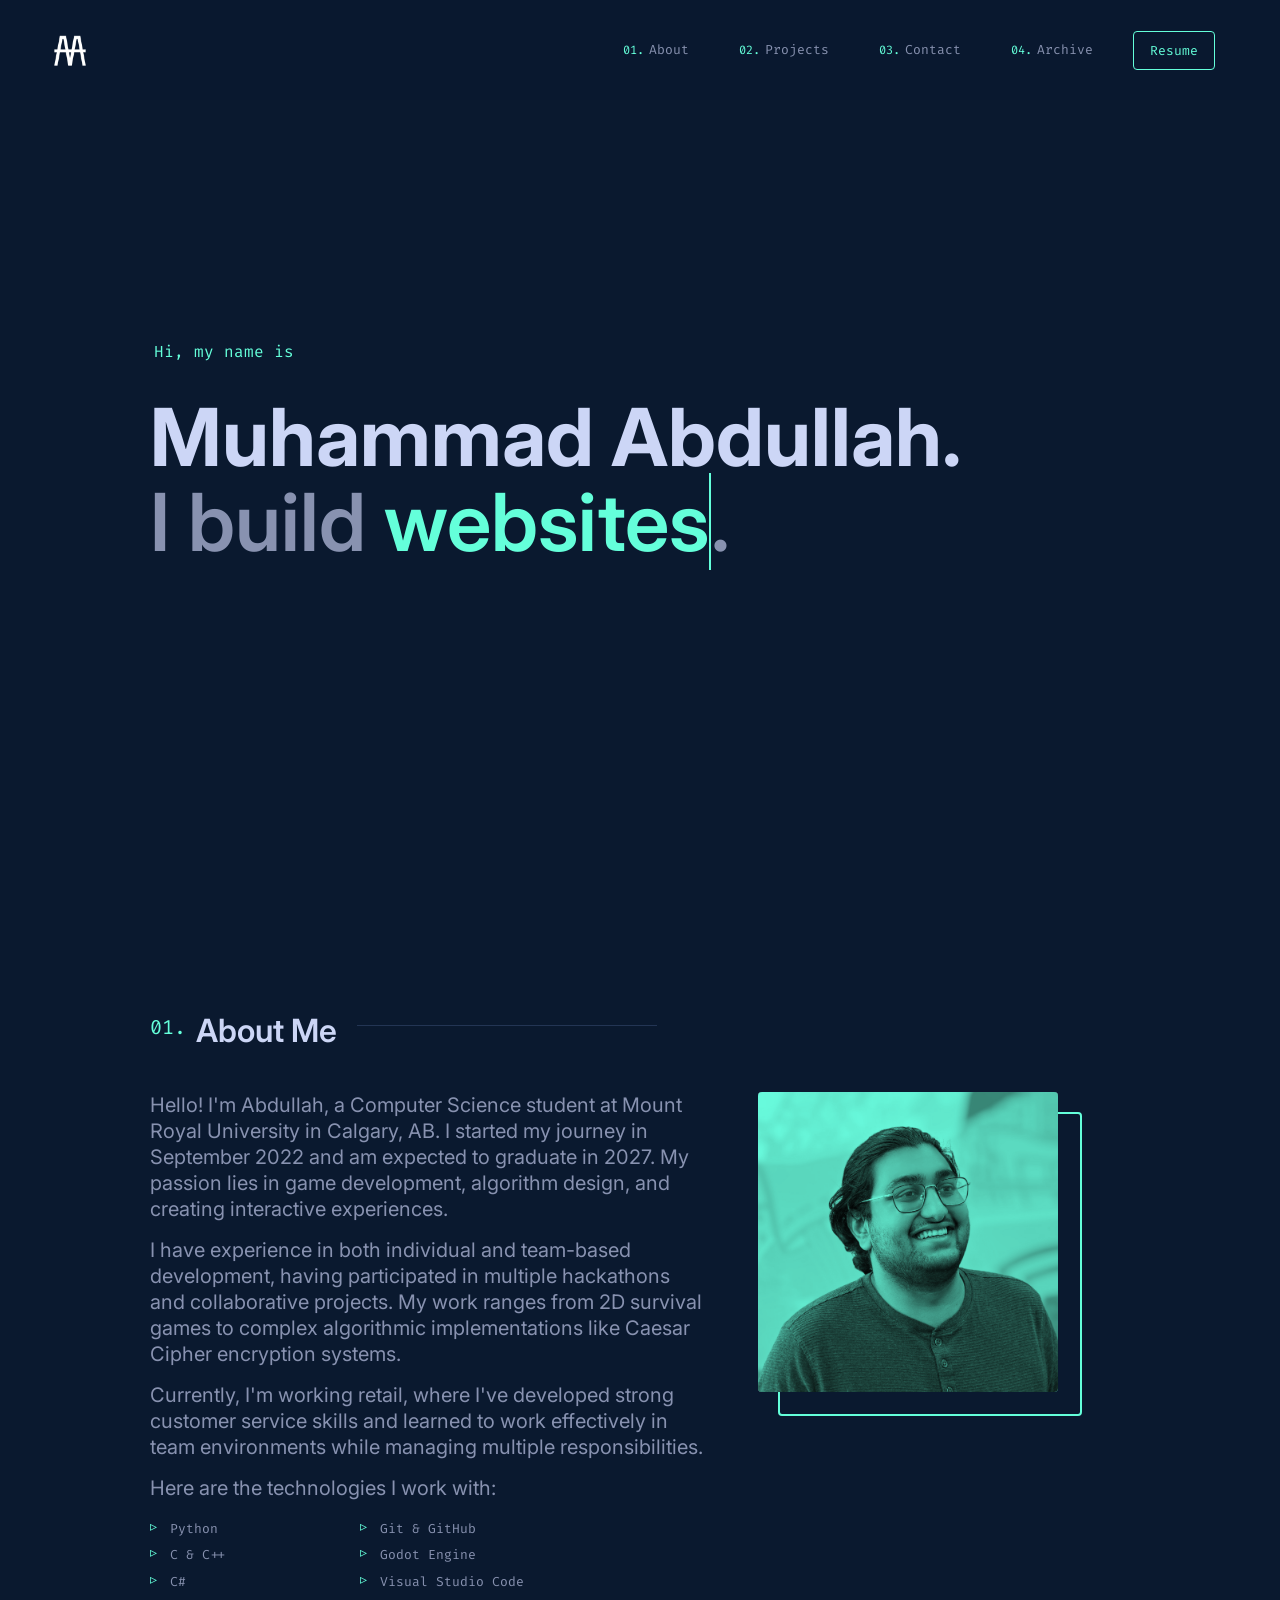
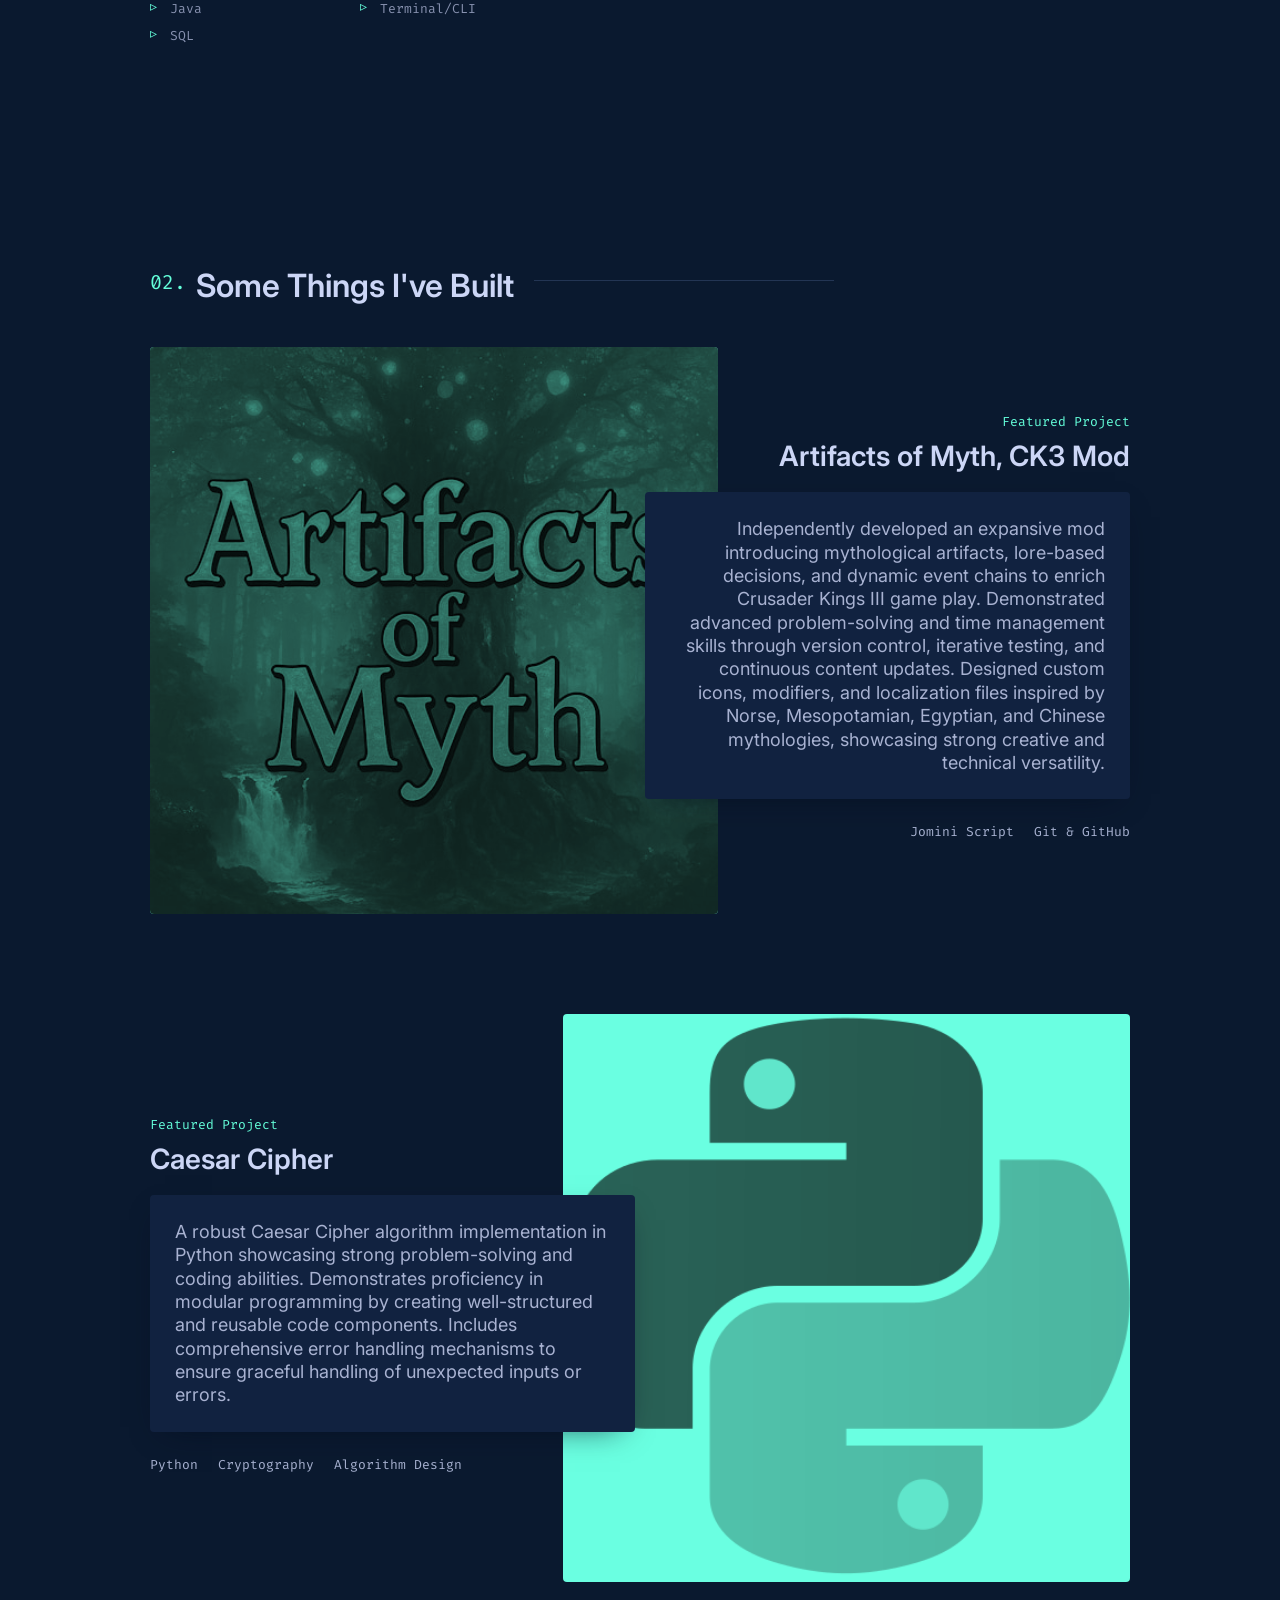
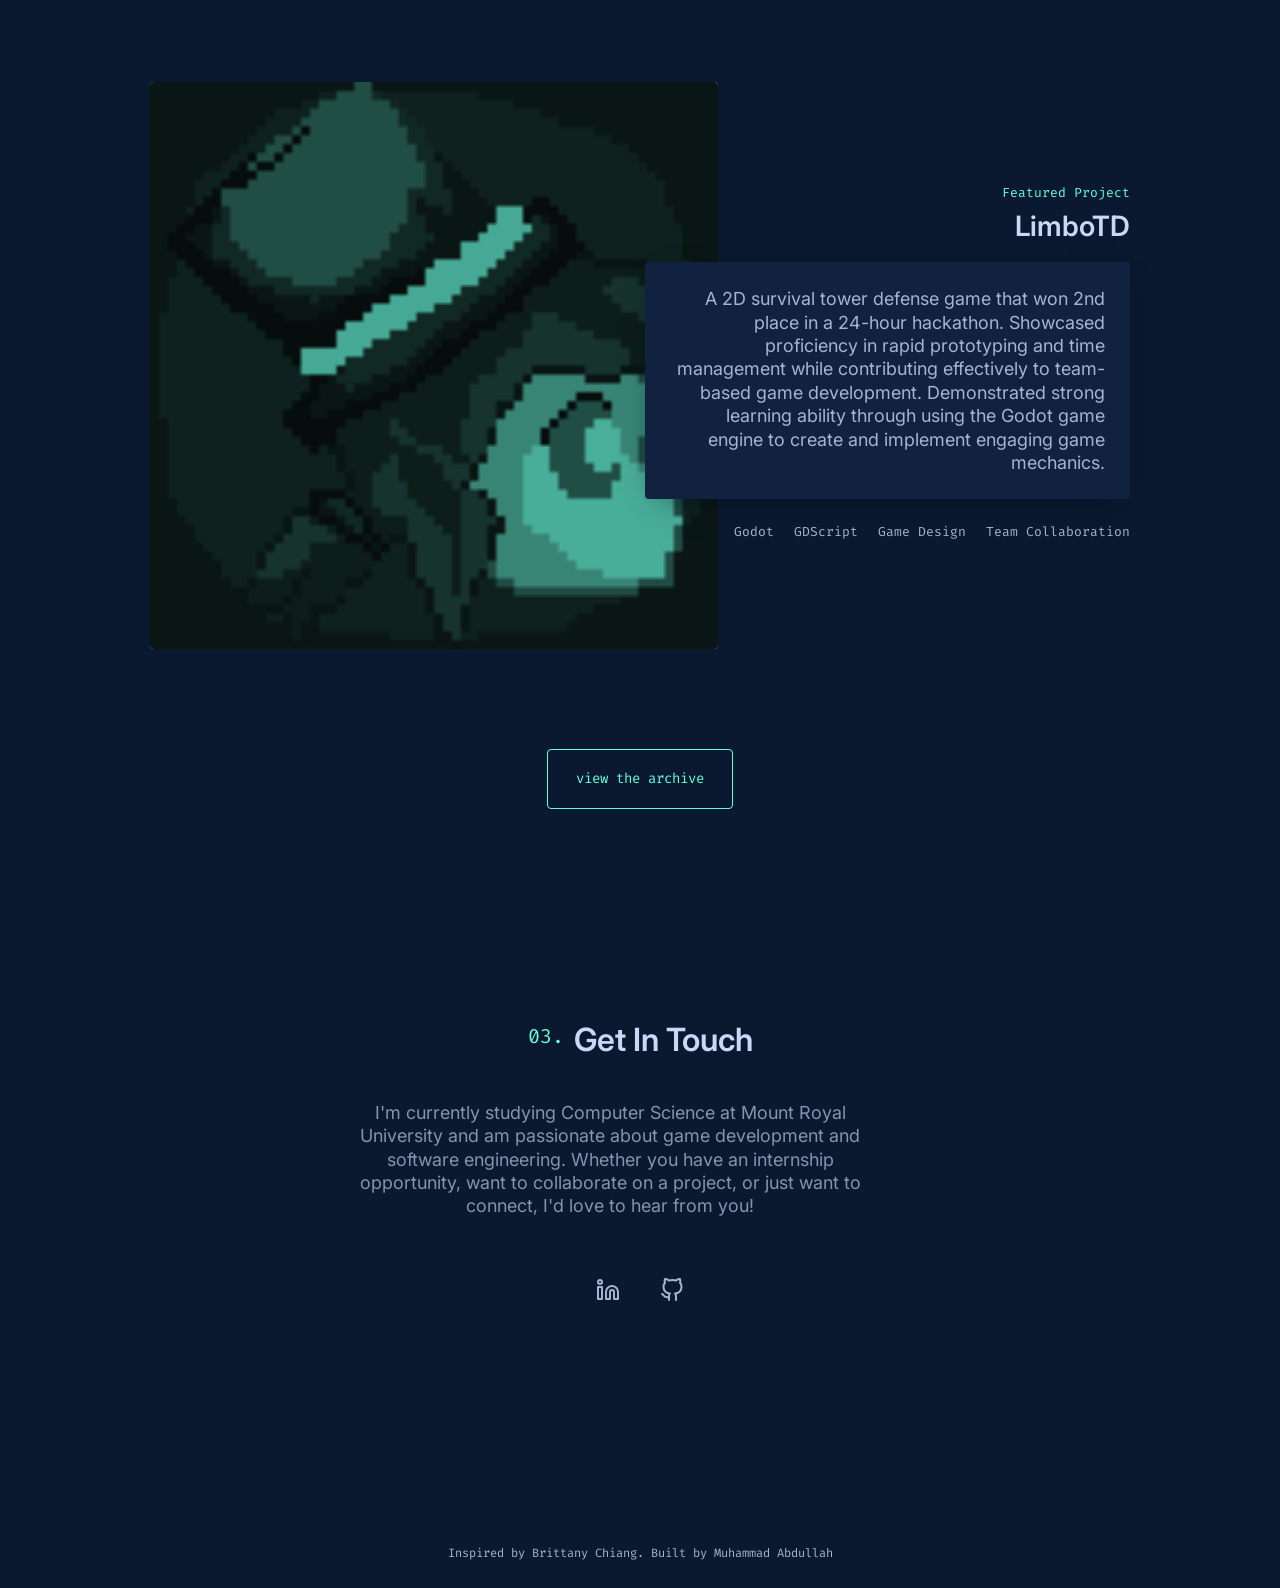
==== index.html @ ba8b4824 "archive and nav bar update" ====
<!DOCTYPE html>
<html lang="en">
<head>
  <meta charset="utf-8">
  <meta name="viewport" content="width=device-width, initial-scale=1.0">
  <title>Muhammad Abdullah's Portfolio</title>
  <link href="style.css" rel="stylesheet" type="text/css" />
  <link href="https://fonts.googleapis.com/css2?family=Fira+Code:wght@300;400;500;600&family=Inter:wght@300;400;500;600;700&display=swap" rel="stylesheet">

  <link rel="icon" type="image/png" href="/assets/favicon/favicon-96x96.png" sizes="96x96" />
  <link rel="icon" type="image/svg+xml" href="/assets/favicon/favicon.svg" />
  <link rel="shortcut icon" href="/assets/favicon/favicon.ico" />
  <link rel="apple-touch-icon" sizes="180x180" href="/assets/favicon/apple-touch-icon.png" />
  <meta name="apple-mobile-web-app-title" content="Abdullah's Portfolio" />
  <link rel="manifest" href="/assets/favicon/site.webmanifest" />
</head>

<body>
  <!-- Fixed Navigation -->
  <nav class="navbar">
    <div class="nav-logo">
      <a href="#home">
        <img src="/assets/logo.png" alt="MA Logo" class="logo-image" />
      </a>
    </div>
    <div class="nav-menu">
      <a href="#about" data-number="01.">About</a>
      <a href="#projects" data-number="02.">Projects</a>
      <a href="#contact" data-number="03.">Contact</a>
      <a href="archive.html" data-number="04.">Archive</a>
      <a href="/assets/resume.pdf" target="_blank" class="resume-link">Resume</a>
    </div>
    <div class="nav-toggle">
      <span></span>
      <span></span>
      <span></span>
    </div>
  </nav>

  <main>
    <!-- Hero Section -->
    <section id="home" class="hero">
      <div class="hero-content">
        <p class="hero-greeting">Hi, my name is</p>
        <h1 class="hero-name">Muhammad Abdullah.</h1>
        <h2 class="hero-title">I build <span class="typewriter">websites</span>.</h2>
      </div>
    </section>

    <!-- About Section -->
    <section id="about" class="about">
      <div class="container">
        <div class="section-header">
          <span class="section-number">01.</span>
          <h2 class="section-title">About Me</h2>
        </div>
        
        <div class="about-content">
          <div class="about-text">
            <p>
              Hello! I'm Abdullah, a Computer Science student at Mount Royal University in Calgary, AB. 
              I started my journey in September 2022 and am expected to graduate in 2027. My passion lies 
              in game development, algorithm design, and creating interactive experiences.
            </p>
            <p>
              I have experience in both individual and team-based development, having participated in 
              multiple hackathons and collaborative projects. My work ranges from 2D survival games 
              to complex algorithmic implementations like Caesar Cipher encryption systems.
            </p>
            <p>
              Currently, I'm working retail, where I've developed strong customer service skills and 
              learned to work effectively in team environments while managing multiple responsibilities.
            </p>
            <p>Here are the technologies I work with:</p>
            <div class="tech-list">
              <div class="tech-column">
                <ul>
                  <li>Python</li>
                  <li>C & C++</li>
                  <li>C#</li>
                  <li>Java</li>
                  <li>SQL</li>
                </ul>
              </div>
              <div class="tech-column">
                <ul>
                  <li>Git & GitHub</li>
                  <li>Godot Engine</li>
                  <li>Visual Studio Code</li>
                  <li>Terminal/CLI</li>
                </ul>
              </div>
            </div>
          </div>
          
          <div class="about-image">
            <div class="image-wrapper">
              <img src="/assets/profile_pic.jpg" alt="Muhammad Abdullah" />
            </div>
          </div>
        </div>
      </div>
    </section>

    <!-- Projects Section -->
    <section id="projects" class="projects">
      <div class="container">
        <div class="section-header">
          <span class="section-number">02.</span>
          <h2 class="section-title">Some Things I've Built</h2>
        </div>
        
        <div class="projects-grid">
          <div class="project featured">
            <div class="project-content">
              <p class="project-overline">Featured Project</p>
              <h3 class="project-title">Artifacts of Myth, CK3 Mod</h3>
              <div class="project-description">
                <p>
                  Independently developed an expansive mod introducing mythological artifacts, lore-based decisions, 
                  and dynamic event chains to enrich Crusader Kings III game play. Demonstrated advanced problem-solving
                  and time management skills through version control, iterative testing, and continuous content updates.
                  Designed custom icons, modifiers, and localization files inspired by Norse, Mesopotamian, Egyptian, 
                  and Chinese mythologies, showcasing strong creative and technical versatility.
                </p>
              </div>
              <ul class="project-tech-list">
                <li>Jomini Script</li>
                <li>Git & GitHub</li>
              </ul>
            </div>
            <div class="project-image">
              <a href="https://steamcommunity.com/sharedfiles/filedetails/?id=3481270592" target="_blank">
                <img src="/assets/artifact_of_myth.jpg" alt="Artifacts of Myth, CK3 Mod" />
              </a>
            </div>
          </div>

          <div class="project featured">
            <div class="project-content">
              <p class="project-overline">Featured Project</p>
              <h3 class="project-title">Caesar Cipher</h3>
              <div class="project-description">
                <p>
                  A robust Caesar Cipher algorithm implementation in Python showcasing strong problem-solving 
                  and coding abilities. Demonstrates proficiency in modular programming by creating 
                  well-structured and reusable code components. Includes comprehensive error handling 
                  mechanisms to ensure graceful handling of unexpected inputs or errors.
                </p>
              </div>
              <ul class="project-tech-list">
                <li>Python</li>
                <li>Cryptography</li>
                <li>Algorithm Design</li>
              </ul>
            </div>
            <div class="project-image">
              <a href="#" target="_blank">
                <img src="/assets/caesar_cipher.png" alt="Caesar Cipher" />
              </a>
            </div>
          </div>

          <div class="project featured">
            <div class="project-content">
              <p class="project-overline">Featured Project</p>
              <h3 class="project-title">LimboTD</h3>
              <div class="project-description">
                <p>
                  A 2D survival tower defense game that won 2nd place in a 24-hour hackathon. Showcased 
                  proficiency in rapid prototyping and time management while contributing effectively to 
                  team-based game development. Demonstrated strong learning ability through using the Godot 
                  game engine to create and implement engaging game mechanics.
                </p>
              </div>
              <ul class="project-tech-list">
                <li>Godot</li>
                <li>GDScript</li>
                <li>Game Design</li>
                <li>Team Collaboration</li>
              </ul>
            </div>
            <div class="project-image">
              <a href="https://mrugddc.itch.io/limbo-ltd" target="_blank">
                <img src="/assets/limbo_td.png" alt="LimboTD Game" />
              </a>
            </div>
          </div>
        </div>
      </div>
    </section>

    <!-- Contact Section -->
    <section id="contact" class="contact">
      <div class="container">
        <div class="section-header">
          <span class="section-number">03.</span>
          <h2 class="section-title">Get In Touch</h2>
        </div>
        
        <div class="contact-content">
          <p>
            I'm currently studying Computer Science at Mount Royal University and am passionate about 
            game development and software engineering. Whether you have an internship opportunity, 
            want to collaborate on a project, or just want to connect, I'd love to hear from you!
          </p>
          <div class="contact-social">
            <a href="https://linkedin.com/in/mabdullah2003" target="_blank" aria-label="LinkedIn">
              <svg xmlns="http://www.w3.org/2000/svg" role="img" viewBox="0 0 24 24" fill="none" stroke="currentColor" stroke-width="2" stroke-linecap="round" stroke-linejoin="round">
                <path d="M16 8a6 6 0 0 1 6 6v7h-4v-7a2 2 0 0 0-2-2 2 2 0 0 0-2 2v7h-4v-7a6 6 0 0 1 6-6z"></path>
                <rect width="4" height="12" x="2" y="9"></rect>
                <circle cx="4" cy="4" r="2"></circle>
              </svg>
            </a>
            <a href="https://github.com/Atron1792" target="_blank" aria-label="GitHub">
              <svg xmlns="http://www.w3.org/2000/svg" role="img" viewBox="0 0 24 24" fill="none" stroke="currentColor" stroke-width="2" stroke-linecap="round" stroke-linejoin="round">
                <path d="M9 19c-5 1.5-5-2.5-7-3m14 6v-3.87a3.37 3.37 0 0 0-.94-2.61c3.14-.35 6.44-1.54 6.44-7A5.44 5.44 0 0 0 20 4.77 5.07 5.07 0 0 0 19.91 1S18.73.65 16 2.48a13.38 13.38 0 0 0-7 0C6.27.65 5.09 1 5.09 1A5.07 5.07 0 0 0 5 4.77a5.44 5.44 0 0 0-1.5 3.78c0 5.42 3.3 6.61 6.44 7A3.37 3.37 0 0 0 9 18.13V22"></path>
              </svg>
            </a>
          </div>
        </div>
      </div>
    </section>
  </main>

  <footer class="footer">
    <div class="footer-content">
      <p>Inspired by Brittany Chiang. Built by Muhammad Abdullah</p>
    </div>
  </footer>

  <script type="module" src="script.js"></script>
</body>
</html>
---- style.css ----
/* Custom Properties */
:root {
  --navy: #0a192f;
  --light-navy: #112240;
  --lightest-navy: #233554;
  --navy-shadow: rgba(2, 12, 27, 0.7);
  --dark-slate: #495670;
  --slate: #8892b0;
  --light-slate: #a8b2d1;
  --lightest-slate: #ccd6f6;
  --white: #e6f1ff;
  --green: #64ffda;
  --green-tint: rgba(100, 255, 218, 0.1);
  --pink: #f57dff;
  --blue: #57cbff;

  --font-sans: 'Inter', 'San Francisco', 'SF Pro Text', -apple-system, system-ui, sans-serif;
  --font-mono: 'Fira Code', 'SF Mono', 'Fira Mono', 'Roboto Mono', monospace;

  --fz-xxs: 12px;
  --fz-xs: 13px;
  --fz-sm: 14px;
  --fz-md: 16px;
  --fz-lg: 18px;
  --fz-xl: 20px;
  --fz-xxl: 22px;
  --fz-heading: 32px;

  --border-radius: 4px;
  --nav-height: 100px;
  --nav-scroll-height: 70px;

  --tab-height: 42px;
  --tab-width: 120px;

  --easing: cubic-bezier(0.645, 0.045, 0.355, 1);
  --transition: all 0.25s cubic-bezier(0.645, 0.045, 0.355, 1);

  --hamburger-width: 30px;

  --ham-before: top 0.1s ease-in 0.25s, opacity 0.1s ease-in;
  --ham-before-active: top 0.1s ease-out, opacity 0.1s ease-out 0.12s;
  --ham-after: bottom 0.1s ease-in 0.25s, transform 0.22s cubic-bezier(0.55, 0.055, 0.675, 0.19);
  --ham-after-active: bottom 0.1s ease-out, transform 0.22s cubic-bezier(0.215, 0.61, 0.355, 1) 0.12s;
}

/* Reset and Base Styles */
* {
  margin: 0;
  padding: 0;
  box-sizing: border-box;
}

html {
  box-sizing: border-box;
  width: 100%;
  scroll-behavior: smooth;
}

body {
  margin: 0;
  width: 100%;
  min-height: 100%;
  overflow-x: hidden;
  -moz-osx-font-smoothing: grayscale;
  -webkit-font-smoothing: antialiased;
  background-color: var(--navy);
  color: var(--slate);
  font-family: var(--font-sans);
  font-size: var(--fz-xl);
  line-height: 1.3;
}

::selection {
  background-color: var(--lightest-navy);
  color: var(--lightest-slate);
}

/* Scrollbar */
html {
  scrollbar-width: thin;
  scrollbar-color: var(--dark-slate) var(--navy);
}

::-webkit-scrollbar {
  width: 12px;
}

::-webkit-scrollbar-track {
  background: var(--navy);
}

::-webkit-scrollbar-thumb {
  background-color: var(--dark-slate);
  border: 3px solid var(--navy);
  border-radius: 10px;
}

/* Navigation */
.navbar {
  display: flex;
  justify-content: space-between;
  align-items: center;
  position: fixed;
  top: 0;
  z-index: 11;
  padding: 0px 50px;
  width: 100%;
  height: var(--nav-height);
  background-color: rgba(10, 25, 47, 0.85);
  backdrop-filter: blur(10px);
  transition: var(--transition);
  filter: none !important;
  pointer-events: auto !important;
  user-select: auto !important;
}

.navbar.scrolled {
  height: var(--nav-scroll-height);
  transform: translateY(0px);
  background-color: rgba(10, 25, 47, 0.85);
  box-shadow: 0 10px 30px -10px var(--navy-shadow);
}

.nav-logo {
  display: flex;
  justify-content: center;
  align-items: center;
}

.nav-logo a {
  color: var(--green);
  font-family: var(--font-mono);
  text-decoration: none;
  font-size: var(--fz-lg);
  font-weight: 400;
  display: flex;
  align-items: center;
}

.logo-image {
  height: 40px;
  width: auto;
  filter: brightness(0) invert(1);
  transition: var(--transition);
}

.logo-image:hover {
  filter: brightness(0) invert(1) sepia(1) saturate(5) hue-rotate(135deg);
}

.nav-menu {
  display: flex;
  justify-content: space-between;
  align-items: center;
  padding: 0;
  margin: 0;
  list-style: none;
}

.nav-menu a {
  padding: 10px;
  text-decoration: none;
  color: inherit;
  font-family: var(--font-mono);
  font-size: var(--fz-xs);
  position: relative;
  counter-increment: item 1;
  margin-left: 15px;
  margin-right: 15px;
}

.nav-menu a[data-number]::before {
  content: '0' counter(item) '.';
  margin-right: 5px;
  color: var(--green);
  font-size: var(--fz-xxs);
  text-align: right;
}

.nav-menu a:hover,
.nav-menu a:focus {
  color: var(--green);
}

.resume-link {
  color: var(--green) !important;
  background-color: transparent;
  border: 1px solid var(--green);
  border-radius: var(--border-radius);
  padding: 0.75rem 1rem !important;
  font-size: var(--fz-xs);
  font-family: var(--font-mono);
  line-height: 1;
  text-decoration: none;
  cursor: pointer;
  transition: var(--transition);
  margin-left: 15px !important;
}

.resume-link:hover,
.resume-link:focus,
.resume-link:active {
  background-color: var(--green-tint);
  outline: none;
}

.nav-toggle {
  display: none;
  flex-direction: column;
  cursor: pointer;
  padding: 5px;
}

.nav-toggle span {
  width: 25px;
  height: 3px;
  background-color: var(--green);
  margin: 3px 0;
  transition: 0.3s;
  border-radius: 2px;
}

.nav-toggle.active span:nth-child(1) {
  transform: rotate(-45deg) translate(-5px, 6px);
}

.nav-toggle.active span:nth-child(2) {
  opacity: 0;
}

.nav-toggle.active span:nth-child(3) {
  transform: rotate(45deg) translate(-5px, -6px);
}

/* Main Content */
main {
  margin: 0 auto;
  width: 100%;
  max-width: 1600px;
  min-height: 100vh;
  padding: 0 150px;
}

/* Hero Section */
.hero {
  display: flex;
  justify-content: center;
  flex-direction: column;
  align-items: flex-start;
  min-height: 100vh;
  height: 100vh;
  padding: 0;
}

.hero-greeting {
  margin: 0 0 30px 4px;
  color: var(--green);
  font-family: var(--font-mono);
  font-size: clamp(var(--fz-sm), 5vw, var(--fz-md));
  font-weight: 400;
}

.hero-name {
  margin: 0;
  font-size: clamp(40px, 8vw, 80px);
  color: var(--lightest-slate);
  line-height: 1.1;
}

.hero-title {
  margin-top: 5px;
  color: var(--slate);
  line-height: 0.9;
  font-size: clamp(40px, 8vw, 80px);
  font-weight: 600;
}

.typewriter {
  color: var(--green);
  border-right: 2px solid var(--green);
  animation: blink 1s step-end infinite;
}

@keyframes blink {
  50% { border-right-color: transparent; }
}

.hero-description {
  margin: 20px 0 0;
  max-width: 540px;
  color: var(--slate);
  font-size: var(--fz-xl);
}

.cta-button {
  color: var(--green);
  background-color: transparent;
  border: 1px solid var(--green);
  border-radius: var(--border-radius);
  padding: 1.25rem 1.75rem;
  font-size: var(--fz-sm);
  font-family: var(--font-mono);
  line-height: 1;
  text-decoration: none;
  cursor: pointer;
  transition: var(--transition);
  margin-top: 50px;
  display: inline-block;
}

.cta-button:hover,
.cta-button:focus,
.cta-button:active {
  background-color: var(--green-tint);
  outline: none;
}

/* Section Styles */
section {
  margin: 0 auto;
  padding: 100px 0;
  max-width: 1000px;
}

.section-header {
  display: flex;
  align-items: center;
  position: relative;
  margin: 10px 0 40px;
  width: 100%;
  font-size: clamp(26px, 5vw, var(--fz-heading));
  white-space: nowrap;
}

.section-number {
  position: relative;
  bottom: 4px;
  margin-right: 10px;
  color: var(--green);
  font-family: var(--font-mono);
  font-size: clamp(var(--fz-md), 3vw, var(--fz-xl));
  font-weight: 400;
}

.section-title {
  position: relative;
  color: var(--lightest-slate);
  font-size: clamp(26px, 5vw, var(--fz-heading));
  font-weight: 600;
  margin: 0;
}

.section-header::after {
  content: '';
  display: block;
  position: relative;
  top: -5px;
  width: 300px;
  height: 1px;
  margin-left: 20px;
  background-color: var(--lightest-navy);
}

/* About Section */
.about-content {
  display: grid;
  grid-template-columns: 3fr 2fr;
  gap: 50px;
}

.about-text {
  color: var(--slate);
}

.about-text p {
  margin: 0 0 15px;
}

.about-text a {
  color: var(--green);
  text-decoration: none;
  position: relative;
}

.about-text a:hover,
.about-text a:focus {
  color: var(--green);
}

.about-text a:hover::after {
  width: 100%;
}

.about-text a::after {
  content: '';
  display: block;
  width: 0;
  height: 1px;
  position: relative;
  bottom: 0.37em;
  background-color: var(--green);
  transition: var(--transition);
  opacity: 0.5;
}

.tech-list {
  display: grid;
  grid-template-columns: repeat(2, minmax(140px, 200px));
  gap: 0px 10px;
  padding: 0;
  margin: 20px 0 0 0;
  overflow: hidden;
  list-style: none;
}

.tech-column ul {
  list-style: none;
  padding: 0;
  margin: 0;
}

.tech-column li {
  position: relative;
  margin-bottom: 10px;
  padding-left: 20px;
  font-family: var(--font-mono);
  font-size: var(--fz-xs);
  color: var(--slate);
}

.tech-column li::before {
  content: '▹';
  position: absolute;
  left: 0;
  color: var(--green);
  font-size: var(--fz-sm);
  line-height: 12px;
}

.about-image {
  position: relative;
  max-width: 300px;
}

.image-wrapper {
  display: block;
  position: relative;
  width: 100%;
  border-radius: var(--border-radius);
  background-color: var(--green);
}

.image-wrapper::before,
.image-wrapper::after {
  content: '';
  display: block;
  position: absolute;
  width: 100%;
  height: 100%;
  border-radius: var(--border-radius);
  transition: var(--transition);
}

.image-wrapper::before {
  top: 0;
  left: 0;
  background-color: var(--navy);
  mix-blend-mode: screen;
}

.image-wrapper::after {
  border: 2px solid var(--green);
  top: 20px;
  left: 20px;
  z-index: -1;
}

.image-wrapper:hover::after {
  top: 15px;
  left: 15px;
}

.image-wrapper:hover::before {
  background: transparent;
}

.image-wrapper img {
  position: relative;
  border-radius: var(--border-radius);
  mix-blend-mode: multiply;
  filter: grayscale(100%) contrast(1);
  transition: var(--transition);
  width: 100%;
  height: auto;
  max-width: 100%;
  display: block;
}

.image-wrapper:hover img {
  filter: none;
  mix-blend-mode: normal;
}

/* Experience Section */
.experience-content {
  max-width: 700px;
}

.experience-tabs {
  position: relative;
  z-index: 3;
  width: max-content;
  padding: 0;
  margin: 0;
  list-style: none;
  display: flex;
  flex-direction: column;
}

.tab-button {
  text-decoration: none;
  text-decoration-skip-ink: auto;
  position: relative;
  transition: var(--transition);
  display: flex;
  align-items: center;
  width: 100%;
  height: var(--tab-height);
  padding: 0 20px 2px;
  border: none;
  border-left: 2px solid var(--lightest-navy);
  background-color: transparent;
  color: var(--slate);
  font-family: var(--font-mono);
  font-size: var(--fz-xs);
  text-align: left;
  white-space: nowrap;
  cursor: pointer;
}

.tab-button:hover,
.tab-button:active,
.tab-button:focus {
  color: var(--green);
  outline: 0;
  border-left-color: var(--green);
  background-color: var(--light-navy);
}

.tab-button.active {
  color: var(--green);
  border-left-color: var(--green);
}

.experience-panels {
  position: relative;
  width: 100%;
  margin-left: 20px;
}

.tab-panel {
  width: 100%;
  height: auto;
  padding: 10px 5px;
  display: none;
}

.tab-panel.active {
  display: block;
}

.tab-panel h3 {
  margin-bottom: 2px;
  font-size: var(--fz-xxl);
  font-weight: 500;
  line-height: 1.3;
  color: var(--lightest-slate);
}

.tab-panel .company {
  color: var(--green);
}

.job-range {
  margin-bottom: 25px;
  color: var(--light-slate);
  font-family: var(--font-mono);
  font-size: var(--fz-xs);
}

.tab-panel ul {
  padding: 0;
  margin: 0;
  list-style: none;
  font-size: var(--fz-lg);
}

.tab-panel li {
  position: relative;
  padding-left: 30px;
  margin-bottom: 10px;
  color: var(--slate);
}

.tab-panel li::before {
  content: '▹';
  position: absolute;
  left: 0;
  color: var(--green);
  font-size: var(--fz-sm);
  line-height: 18px;
}

/* Projects Section */
.projects-grid {
  list-style: none;
  padding: 0;
  margin: 0;
}

.project {
  position: relative;
  display: grid;
  gap: 10px;
  grid-template-columns: repeat(12, 1fr);
  align-items: center;
  margin-bottom: 100px;
}

.project:nth-of-type(odd) .project-content {
  grid-column: 7 / -1;
  text-align: right;
}

.project:nth-of-type(odd) .project-tech-list {
  justify-content: flex-end;
}

.project:nth-of-type(odd) .project-tech-list li {
  margin: 0 0 5px 20px;
}

.project:nth-of-type(odd) .project-image {
  grid-column: 1 / 8;
}

.project:nth-of-type(even) .project-content {
  grid-column: 1 / 7;
  grid-row: 1 / -1;
}

.project:nth-of-type(even) .project-image {
  grid-column: 6 / -1;
}

.project-content {
  position: relative;
  grid-column: 1 / 7;
  grid-row: 1 / -1;
}

.project-overline {
  margin: 10px 0;
  color: var(--green);
  font-family: var(--font-mono);
  font-size: var(--fz-xs);
  font-weight: 400;
}

.project-title {
  color: var(--lightest-slate);
  font-size: clamp(24px, 5vw, 28px);
  margin: 0 0 20px;
  font-weight: 600;
  line-height: 1.1;
}

.project-title a {
  position: static;
  color: inherit;
  text-decoration: none;
}

.project-title a::before {
  content: '';
  display: block;
  position: absolute;
  z-index: 0;
  width: 100%;
  height: 100%;
  top: 0;
  left: 0;
}

.project-description {
  position: relative;
  z-index: 2;
  padding: 25px;
  border-radius: var(--border-radius);
  background-color: var(--light-navy);
  color: var(--light-slate);
  font-size: var(--fz-lg);
  box-shadow: 0 10px 30px -15px var(--navy-shadow);
  transition: var(--transition);
}

.project-description:hover {
  box-shadow: 0 20px 30px -15px var(--navy-shadow);
}

.project-tech-list {
  position: relative;
  z-index: 2;
  display: flex;
  flex-wrap: wrap;
  padding: 0;
  margin: 25px 0 10px;
  list-style: none;
}

.project-tech-list li {
  margin: 0 20px 5px 0;
  color: var(--light-slate);
  font-family: var(--font-mono);
  font-size: var(--fz-xs);
  white-space: nowrap;
}

.project-links {
  display: flex;
  align-items: center;
  position: relative;
  margin-top: 10px;
  margin-left: -10px;
  color: var(--lightest-slate);
}

.project-links a {
  display: flex;
  justify-content: center;
  align-items: center;
  padding: 10px;
  color: var(--lightest-slate);
  transition: var(--transition);
}

.project-links a:hover,
.project-links a:focus {
  color: var(--green);
}

.project-links svg {
  width: 20px;
  height: 20px;
}

.project-image {
  grid-column: 6 / -1;
  grid-row: 1 / -1;
  position: relative;
  z-index: 1;
}

.project-image a {
  width: 100%;
  height: 100%;
  background-color: var(--green);
  border-radius: var(--border-radius);
  vertical-align: middle;
  display: block;
}

.project-image a::before {
  content: '';
  position: absolute;
  width: 100%;
  height: 100%;
  top: 0;
  left: 0;
  right: 0;
  bottom: 0;
  background-color: var(--navy);
  mix-blend-mode: screen;
  border-radius: var(--border-radius);
  transition: var(--transition);
}

.project-image a:hover::before {
  background: transparent;
}

.project-image img {
  border-radius: var(--border-radius);
  mix-blend-mode: multiply;
  filter: grayscale(100%) contrast(1) brightness(90%);
  transition: var(--transition);
  width: 100%;
  height: auto;
  max-width: 100%;
  vertical-align: middle;
}

.project-image a:hover img {
  filter: none;
  mix-blend-mode: normal;
}

/* Contact Section */
.contact {
  max-width: 600px;
  margin: 0 auto 100px;
  text-align: center;
}

.contact .section-header {
  justify-content: center;
}

.contact .section-header::after {
  display: none;
}



.contact-content p {
  color: var(--slate);
  margin: 0 0 50px;
  max-width: 540px;
  font-size: var(--fz-lg);
}

.contact-button {
  color: var(--green);
  background-color: transparent;
  border: 1px solid var(--green);
  border-radius: var(--border-radius);
  padding: 1.25rem 1.75rem;
  font-size: var(--fz-sm);
  font-family: var(--font-mono);
  line-height: 1;
  text-decoration: none;
  cursor: pointer;
  transition: var(--transition);
  display: inline-block;
}

.contact-button:hover,
.contact-button:focus,
.contact-button:active {
  background-color: var(--green-tint);
  outline: none;
}

.contact-social {
  display: flex;
  justify-content: center;
  align-items: center;
  margin-top: 30px;
  gap: 20px;
}

.contact-social a {
  color: var(--light-slate);
  padding: 10px;
  transition: var(--transition);
}

.contact-social a:hover,
.contact-social a:focus {
  color: var(--green);
  transform: translateY(-3px);
}

.contact-social svg {
  width: 24px;
  height: 24px;
}

/* Footer */
.footer {
  display: flex;
  justify-content: center;
  align-items: center;
  flex-direction: column;
  height: auto;
  min-height: 70px;
  padding: 15px;
  text-align: center;
}

.footer-content p {
  color: var(--light-slate);
  font-family: var(--font-mono);
  font-size: var(--fz-xxs);
  line-height: 1;
}

.footer-content p a {
  color: var(--light-slate);
  text-decoration: none;
}

.footer-content p a:hover,
.footer-content p a:focus {
  color: var(--green);
}

/* Responsive Design */
@media (max-width: 1200px) {
  main {
    padding: 0 100px;
  }
  
  .about-content {
    grid-template-columns: 1fr;
    gap: 30px;
  }
  
  .about-image {
    margin: 0 auto;
    max-width: 250px;
  }
}

@media (max-width: 1080px) {
  main {
    padding: 0 75px;
  }
  
  .navbar {
    padding: 0 40px;
  }
  
  .project {
    margin-bottom: 70px;
  }
  
  .section-header::after {
    width: 200px;
  }
}

@media (max-width: 768px) {
  main {
    padding: 0 40px;
  }

  .navbar {
    padding: 0 25px;
  }

  .nav-toggle {
    display: flex;
  }

  .nav-menu {
    position: fixed;
    right: -300px;
    top: 0;
    flex-direction: column;
    background-color: var(--light-navy);
    width: 300px;
    text-align: left;
    transition: right 0.3s ease;
    box-shadow: -10px 0 30px rgba(0, 0, 0, 0.3);
    padding: 100px 0 0 0;
    height: 100vh;
    overflow-y: auto;
    z-index: 10;
  }

  .nav-menu.active {
    right: 0;
  }

  .nav-menu a {
    padding: 15px 40px;
    display: block;
    margin: 0;
    font-size: var(--fz-md);
    color: var(--lightest-slate);
    border-bottom: 1px solid var(--lightest-navy);
    transition: var(--transition);
  }

  .nav-menu a:hover {
    background-color: var(--lightest-navy);
    color: var(--green);
  }

  .nav-menu a[data-number]::before {
    display: inline-block;
    margin: 0 8px 0 0;
    font-size: var(--fz-xs);
  }

  .resume-link {
    margin: 20px 40px 0 40px !important;
    padding: 12px 20px !important;
    display: inline-block !important;
    width: auto;
    border: 1px solid var(--green);
    background-color: transparent;
    text-align: center;
  }

  .hero {
    padding-top: var(--nav-height);
    min-height: 80vh;
  }
  
  .hero-name,
  .hero-title {
    font-size: clamp(35px, 8vw, 65px);
  }
  
  .hero-description {
    font-size: var(--fz-lg);
  }

  .about-content {
    display: block;
  }

  .about-image {
    margin: 40px auto 0;
    width: 60%;
    max-width: 200px;
  }
  
  .tech-list {
    grid-template-columns: 1fr 1fr;
    gap: 0px 20px;
  }

  .experience-tabs {
    display: flex;
    overflow-x: auto;
    width: calc(100% + 80px);
    padding-left: 40px;
    margin-left: -40px;
    margin-bottom: 30px;
    flex-direction: row;
  }

  .tab-button {
    border-left: 0;
    border-bottom: 2px solid var(--lightest-navy);
    min-width: 120px;
    padding: 0 15px 2px;
    height: var(--tab-height);
  }

  .tab-button.active {
    border-bottom-color: var(--green);
  }

  .experience-panels {
    margin-left: 0;
  }

  .project {
    box-shadow: 0 10px 30px -15px var(--navy-shadow);
    transition: var(--transition);
    display: block;
    background-color: var(--light-navy);
    padding: 2rem 1.5rem;
    border-radius: var(--border-radius);
    margin-bottom: 50px;
  }

  .project:hover {
    box-shadow: 0 20px 30px -15px var(--navy-shadow);
  }

  .project-content {
    padding: 0;
    height: 100%;
  }

  .project:nth-of-type(odd) .project-content,
  .project:nth-of-type(even) .project-content {
    grid-column: 1 / -1;
    padding: 0;
    text-align: left;
  }

  .project:nth-of-type(odd) .project-tech-list {
    justify-content: flex-start;
  }

  .project:nth-of-type(odd) .project-tech-list li {
    margin: 0 20px 5px 0;
  }

  .project-image {
    display: none;
  }

  .project-description {
    padding: 0;
    background-color: transparent;
    box-shadow: none;
    font-size: var(--fz-md);
  }

  .project-description:hover {
    box-shadow: none;
  }
  
  .section-header::after {
    width: 150px;
  }
  
  .contact {
    margin: 0 auto 80px;
  }
  
  .contact-content p {
    font-size: var(--fz-md);
  }
}

@media (max-width: 600px) {
  main {
    padding: 0 25px;
  }
  
  .navbar {
    padding: 0 20px;
  }

  .nav-menu {
    padding: 80px 0 0 0;
  }

  .nav-menu a {
    padding: 12px 30px;
    font-size: var(--fz-sm);
  }
  
  .hero-greeting {
    margin: 0 0 20px 2px;
  }
  
  .hero-description {
    font-size: var(--fz-md);
    max-width: 100%;
  }
  
  .cta-button {
    padding: 1rem 1.5rem;
    margin-top: 40px;
  }
  
  section {
    padding: 80px 0;
  }
  
  .section-header {
    margin: 10px 0 30px;
  }
  
  .section-header::after {
    width: 100px;
  }
  
  .tech-list {
    grid-template-columns: 1fr;
    gap: 5px;
  }
  
  .experience-tabs {
    width: calc(100% + 50px);
    padding-left: 25px;
    margin-left: -25px;
  }
  
  .tab-button {
    min-width: 100px;
    padding: 0 10px 2px;
    font-size: var(--fz-xxs);
  }
  
  .project {
    padding: 1.5rem 1rem;
    margin-bottom: 40px;
  }
  
  .project-tech-list {
    margin: 20px 0 10px;
  }
  
  .project-tech-list li {
    margin: 0 15px 8px 0;
    font-size: var(--fz-xxs);
  }
  
  .contact-button {
    padding: 1rem 1.25rem;
    font-size: var(--fz-xs);
  }
  
  .contact-social {
    gap: 15px;
  }
  
  .contact-social svg {
    width: 20px;
    height: 20px;
  }
}

@media (max-width: 480px) {
  .navbar {
    padding: 0 15px;
  }

  main {
    padding: 0 15px;
  }

  .hero-name,
  .hero-title {
    font-size: clamp(28px, 10vw, 50px);
  }
  
  .hero-description {
    font-size: var(--fz-sm);
  }
  
  .cta-button {
    padding: 0.875rem 1rem;
    font-size: var(--fz-xxs);
  }
  
  section {
    padding: 60px 0;
  }
  
  .section-number {
    font-size: var(--fz-md);
  }
  
  .section-title {
    font-size: clamp(20px, 6vw, 26px);
  }
  
  .section-header::after {
    width: 80px;
    margin-left: 15px;
  }
  
  .about-text {
    font-size: var(--fz-sm);
  }
  
  .tech-column li {
    font-size: var(--fz-xxs);
    margin-bottom: 8px;
  }
  
  .tab-panel h3 {
    font-size: var(--fz-xl);
  }
  
  .tab-panel ul {
    font-size: var(--fz-md);
  }
  
  .project-title {
    font-size: clamp(18px, 5vw, 22px);
    margin: 0 0 15px;
  }
  
  .project-description {
    font-size: var(--fz-sm);
  }
  
  .contact-content p {
    font-size: var(--fz-sm);
    margin: 0 0 40px;
  }
}

@media (max-width: 360px) {
  main {
    padding: 0 10px;
  }
  
  .navbar {
    padding: 0 10px;
  }
  
  .hero-name,
  .hero-title {
    font-size: clamp(24px, 12vw, 40px);
  }
  
  .section-header::after {
    display: none;
  }
  
  .project {
    padding: 1rem 0.75rem;
  }
  
  .experience-tabs {
    width: calc(100% + 20px);
    padding-left: 10px;
    margin-left: -10px;
  }
  
  .tab-button {
    min-width: 80px;
    padding: 0 8px 2px;
  }
}
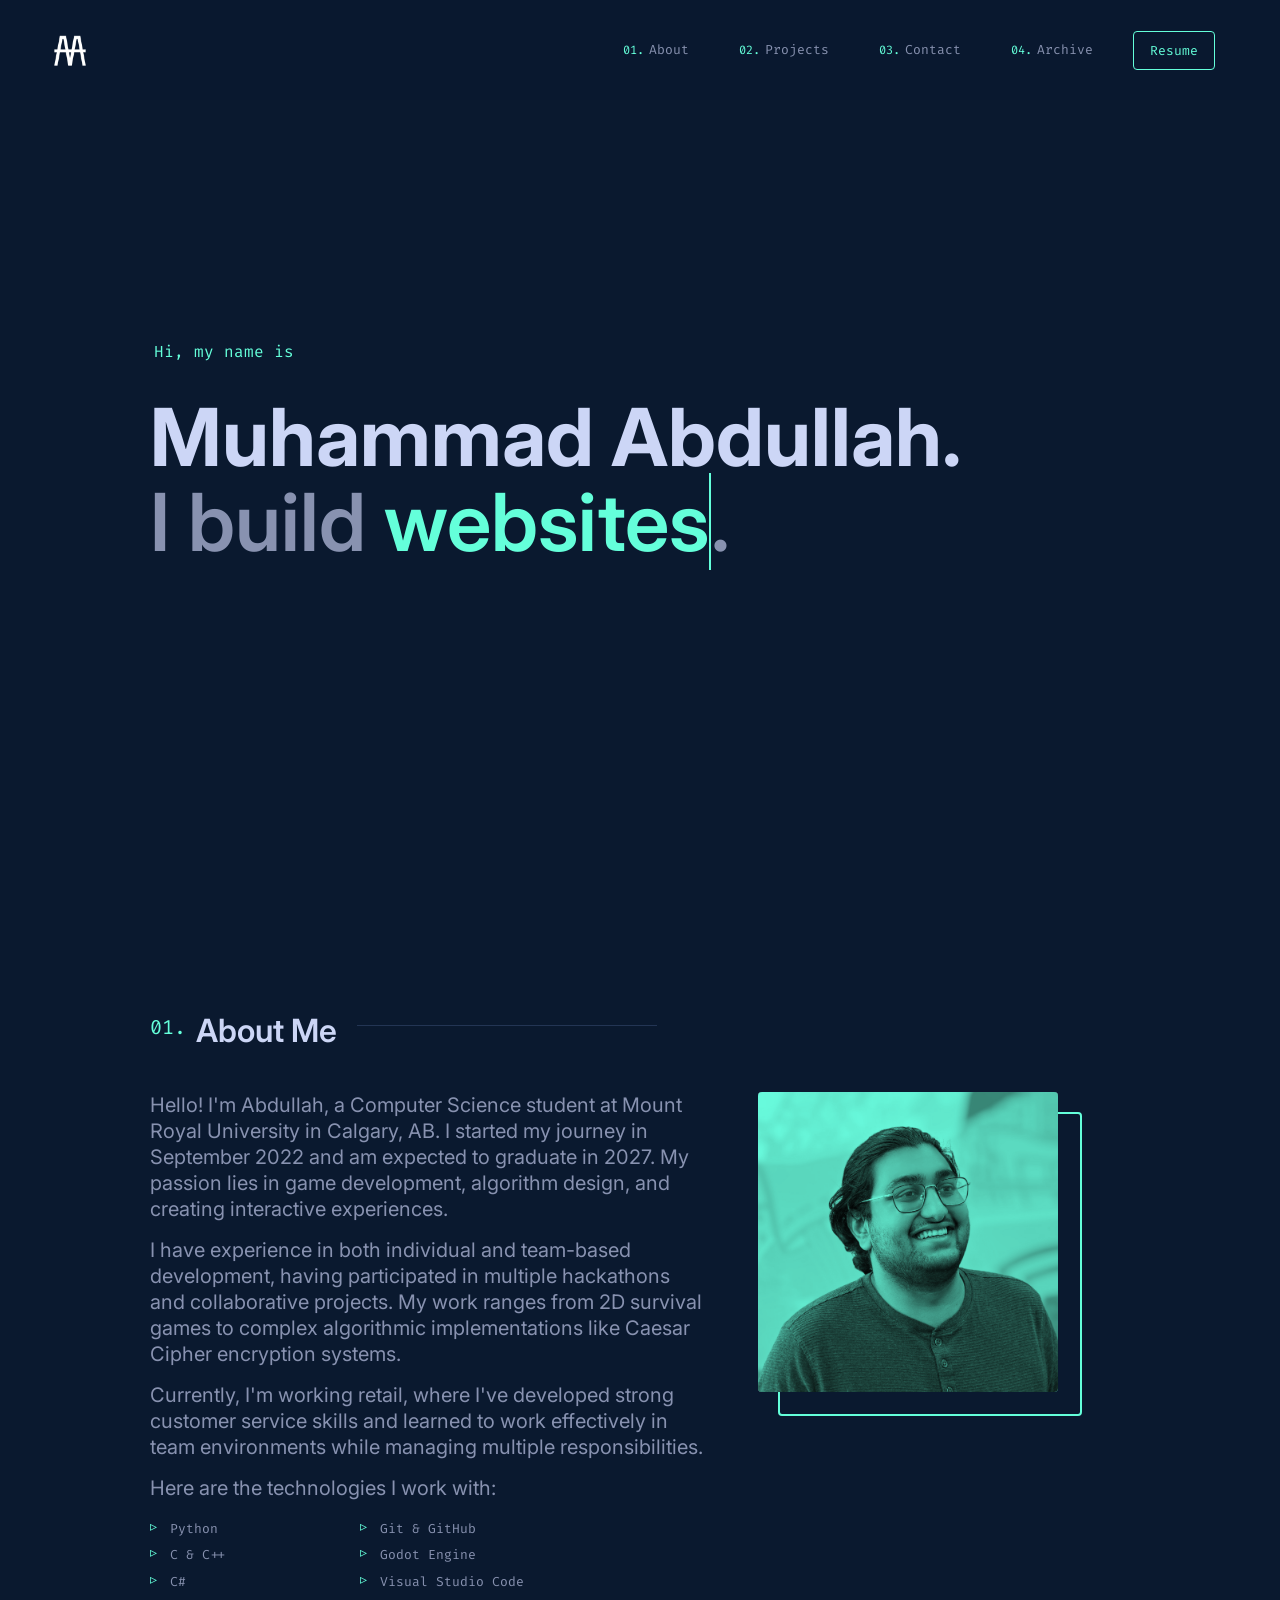
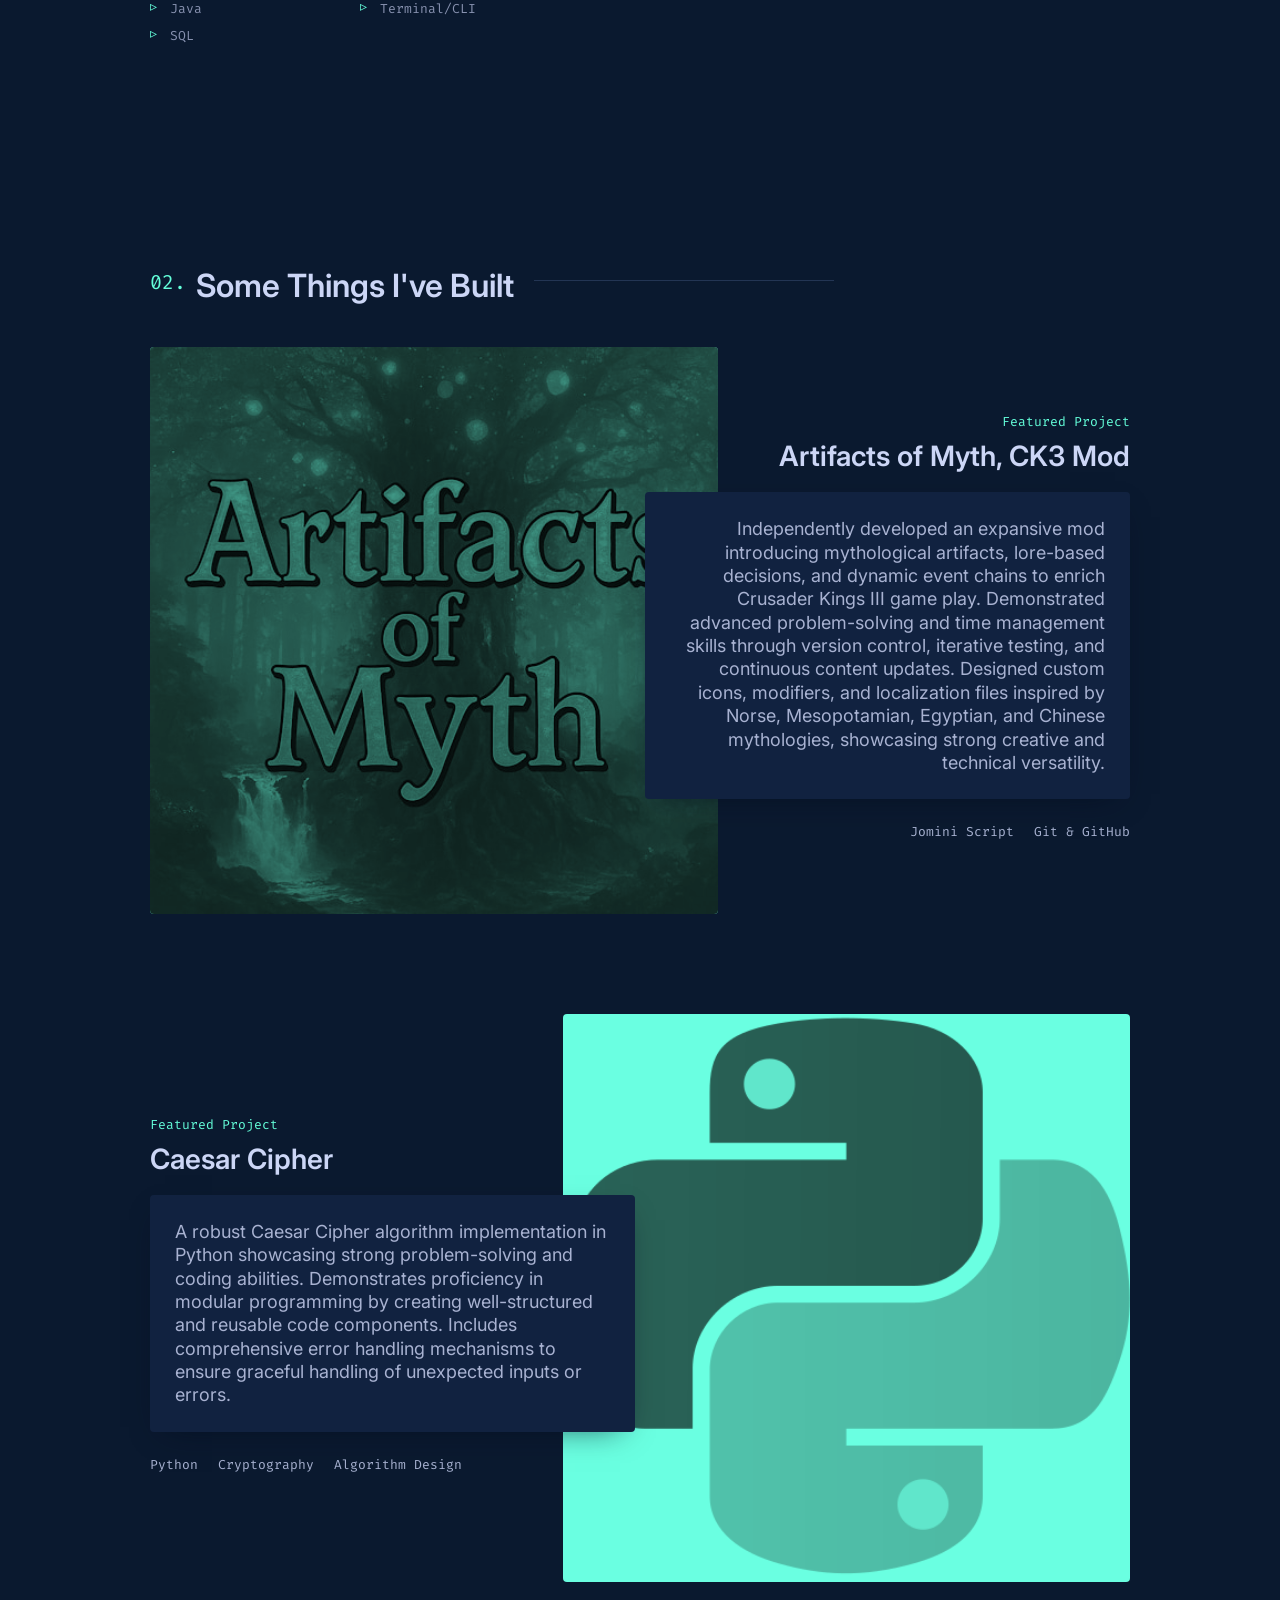
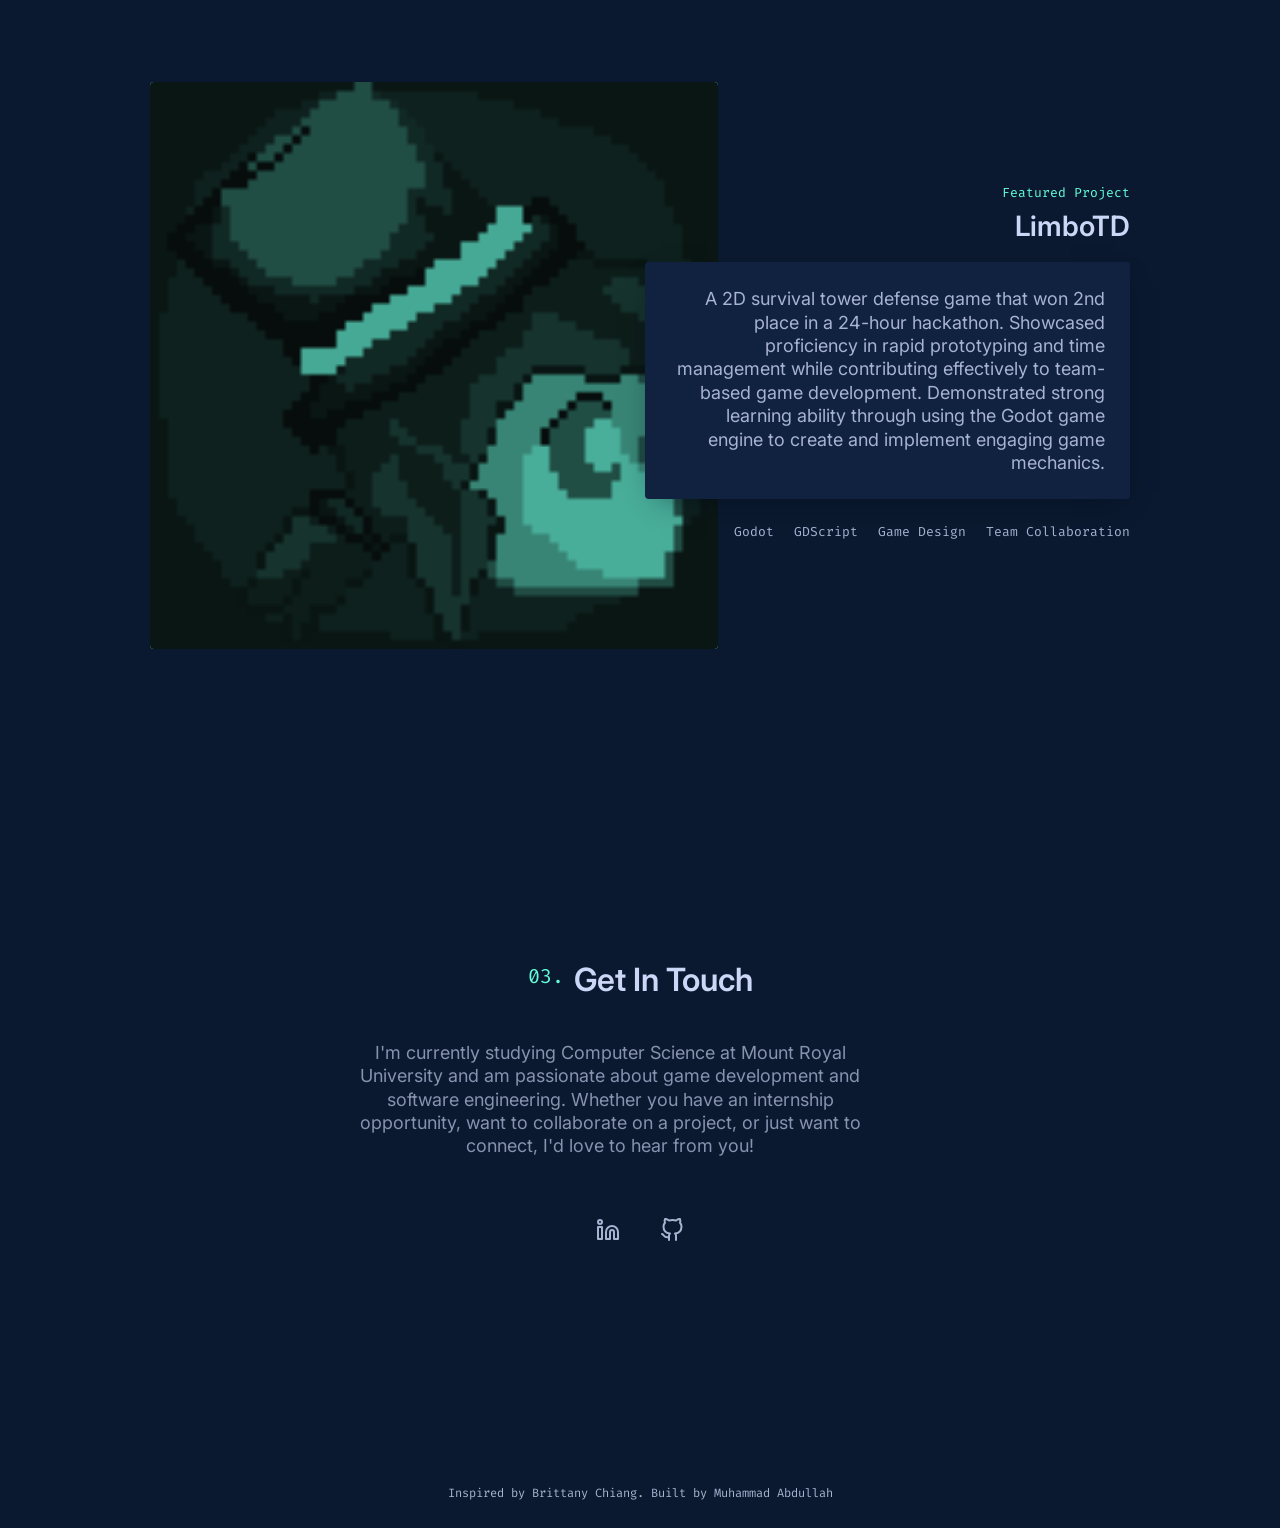
==== commit 5d267677: "removed redundant and unused code" ====
--- a/index.html
+++ b/index.html
@@ -1,4 +1,3 @@
-
 <!DOCTYPE html>
 <html lang="en">
 <head>
@@ -7,7 +6,6 @@
   <title>Muhammad Abdullah's Portfolio</title>
   <link href="style.css" rel="stylesheet" type="text/css" />
   <link href="https://fonts.googleapis.com/css2?family=Fira+Code:wght@300;400;500;600&family=Inter:wght@300;400;500;600;700&display=swap" rel="stylesheet">
-
   <link rel="icon" type="image/png" href="/assets/favicon/favicon-96x96.png" sizes="96x96" />
   <link rel="icon" type="image/svg+xml" href="/assets/favicon/favicon.svg" />
   <link rel="shortcut icon" href="/assets/favicon/favicon.ico" />
@@ -25,9 +23,9 @@
       </a>
     </div>
     <div class="nav-menu">
-      <a href="#about" data-number="01.">About</a>
-      <a href="#projects" data-number="02.">Projects</a>
-      <a href="#contact" data-number="03.">Contact</a>
+      <a href="/#about" data-number="01.">About</a>
+      <a href="/#projects" data-number="02.">Projects</a>
+      <a href="/#contact" data-number="03.">Contact</a>
       <a href="archive.html" data-number="04.">Archive</a>
       <a href="/assets/resume.pdf" target="_blank" class="resume-link">Resume</a>
     </div>
@@ -230,6 +228,6 @@
     </div>
   </footer>
 
-  <script type="module" src="script.js"></script>
+  <script src="script.js"></script>
 </body>
 </html>
--- a/style.css
+++ b/style.css
@@ -1,4 +1,3 @@
-
 /* Custom Properties */
 :root {
   --navy: #0a192f;
@@ -31,18 +30,8 @@
   --nav-height: 100px;
   --nav-scroll-height: 70px;
 
-  --tab-height: 42px;
-  --tab-width: 120px;
-
   --easing: cubic-bezier(0.645, 0.045, 0.355, 1);
   --transition: all 0.25s cubic-bezier(0.645, 0.045, 0.355, 1);
-
-  --hamburger-width: 30px;
-
-  --ham-before: top 0.1s ease-in 0.25s, opacity 0.1s ease-in;
-  --ham-before-active: top 0.1s ease-out, opacity 0.1s ease-out 0.12s;
-  --ham-after: bottom 0.1s ease-in 0.25s, transform 0.22s cubic-bezier(0.55, 0.055, 0.675, 0.19);
-  --ham-after-active: bottom 0.1s ease-out, transform 0.22s cubic-bezier(0.215, 0.61, 0.355, 1) 0.12s;
 }
 
 /* Reset and Base Styles */
@@ -287,36 +276,6 @@
   50% { border-right-color: transparent; }
 }
 
-.hero-description {
-  margin: 20px 0 0;
-  max-width: 540px;
-  color: var(--slate);
-  font-size: var(--fz-xl);
-}
-
-.cta-button {
-  color: var(--green);
-  background-color: transparent;
-  border: 1px solid var(--green);
-  border-radius: var(--border-radius);
-  padding: 1.25rem 1.75rem;
-  font-size: var(--fz-sm);
-  font-family: var(--font-mono);
-  line-height: 1;
-  text-decoration: none;
-  cursor: pointer;
-  transition: var(--transition);
-  margin-top: 50px;
-  display: inline-block;
-}
-
-.cta-button:hover,
-.cta-button:focus,
-.cta-button:active {
-  background-color: var(--green-tint);
-  outline: none;
-}
-
 /* Section Styles */
 section {
   margin: 0 auto;
@@ -501,116 +460,6 @@
 .image-wrapper:hover img {
   filter: none;
   mix-blend-mode: normal;
-}
-
-/* Experience Section */
-.experience-content {
-  max-width: 700px;
-}
-
-.experience-tabs {
-  position: relative;
-  z-index: 3;
-  width: max-content;
-  padding: 0;
-  margin: 0;
-  list-style: none;
-  display: flex;
-  flex-direction: column;
-}
-
-.tab-button {
-  text-decoration: none;
-  text-decoration-skip-ink: auto;
-  position: relative;
-  transition: var(--transition);
-  display: flex;
-  align-items: center;
-  width: 100%;
-  height: var(--tab-height);
-  padding: 0 20px 2px;
-  border: none;
-  border-left: 2px solid var(--lightest-navy);
-  background-color: transparent;
-  color: var(--slate);
-  font-family: var(--font-mono);
-  font-size: var(--fz-xs);
-  text-align: left;
-  white-space: nowrap;
-  cursor: pointer;
-}
-
-.tab-button:hover,
-.tab-button:active,
-.tab-button:focus {
-  color: var(--green);
-  outline: 0;
-  border-left-color: var(--green);
-  background-color: var(--light-navy);
-}
-
-.tab-button.active {
-  color: var(--green);
-  border-left-color: var(--green);
-}
-
-.experience-panels {
-  position: relative;
-  width: 100%;
-  margin-left: 20px;
-}
-
-.tab-panel {
-  width: 100%;
-  height: auto;
-  padding: 10px 5px;
-  display: none;
-}
-
-.tab-panel.active {
-  display: block;
-}
-
-.tab-panel h3 {
-  margin-bottom: 2px;
-  font-size: var(--fz-xxl);
-  font-weight: 500;
-  line-height: 1.3;
-  color: var(--lightest-slate);
-}
-
-.tab-panel .company {
-  color: var(--green);
-}
-
-.job-range {
-  margin-bottom: 25px;
-  color: var(--light-slate);
-  font-family: var(--font-mono);
-  font-size: var(--fz-xs);
-}
-
-.tab-panel ul {
-  padding: 0;
-  margin: 0;
-  list-style: none;
-  font-size: var(--fz-lg);
-}
-
-.tab-panel li {
-  position: relative;
-  padding-left: 30px;
-  margin-bottom: 10px;
-  color: var(--slate);
-}
-
-.tab-panel li::before {
-  content: '▹';
-  position: absolute;
-  left: 0;
-  color: var(--green);
-  font-size: var(--fz-sm);
-  line-height: 18px;
 }
 
 /* Projects Section */
@@ -822,35 +671,11 @@
   display: none;
 }
 
-
-
 .contact-content p {
   color: var(--slate);
   margin: 0 0 50px;
   max-width: 540px;
   font-size: var(--fz-lg);
-}
-
-.contact-button {
-  color: var(--green);
-  background-color: transparent;
-  border: 1px solid var(--green);
-  border-radius: var(--border-radius);
-  padding: 1.25rem 1.75rem;
-  font-size: var(--fz-sm);
-  font-family: var(--font-mono);
-  line-height: 1;
-  text-decoration: none;
-  cursor: pointer;
-  transition: var(--transition);
-  display: inline-block;
-}
-
-.contact-button:hover,
-.contact-button:focus,
-.contact-button:active {
-  background-color: var(--green-tint);
-  outline: none;
 }
 
 .contact-social {
@@ -1015,10 +840,6 @@
   .hero-title {
     font-size: clamp(35px, 8vw, 65px);
   }
-  
-  .hero-description {
-    font-size: var(--fz-lg);
-  }
 
   .about-content {
     display: block;
@@ -1033,32 +854,6 @@
   .tech-list {
     grid-template-columns: 1fr 1fr;
     gap: 0px 20px;
-  }
-
-  .experience-tabs {
-    display: flex;
-    overflow-x: auto;
-    width: calc(100% + 80px);
-    padding-left: 40px;
-    margin-left: -40px;
-    margin-bottom: 30px;
-    flex-direction: row;
-  }
-
-  .tab-button {
-    border-left: 0;
-    border-bottom: 2px solid var(--lightest-navy);
-    min-width: 120px;
-    padding: 0 15px 2px;
-    height: var(--tab-height);
-  }
-
-  .tab-button.active {
-    border-bottom-color: var(--green);
-  }
-
-  .experience-panels {
-    margin-left: 0;
   }
 
   .project {
@@ -1145,16 +940,6 @@
     margin: 0 0 20px 2px;
   }
   
-  .hero-description {
-    font-size: var(--fz-md);
-    max-width: 100%;
-  }
-  
-  .cta-button {
-    padding: 1rem 1.5rem;
-    margin-top: 40px;
-  }
-  
   section {
     padding: 80px 0;
   }
@@ -1172,18 +957,6 @@
     gap: 5px;
   }
   
-  .experience-tabs {
-    width: calc(100% + 50px);
-    padding-left: 25px;
-    margin-left: -25px;
-  }
-  
-  .tab-button {
-    min-width: 100px;
-    padding: 0 10px 2px;
-    font-size: var(--fz-xxs);
-  }
-  
   .project {
     padding: 1.5rem 1rem;
     margin-bottom: 40px;
@@ -1198,11 +971,6 @@
     font-size: var(--fz-xxs);
   }
   
-  .contact-button {
-    padding: 1rem 1.25rem;
-    font-size: var(--fz-xs);
-  }
-  
   .contact-social {
     gap: 15px;
   }
@@ -1227,15 +995,6 @@
     font-size: clamp(28px, 10vw, 50px);
   }
   
-  .hero-description {
-    font-size: var(--fz-sm);
-  }
-  
-  .cta-button {
-    padding: 0.875rem 1rem;
-    font-size: var(--fz-xxs);
-  }
-  
   section {
     padding: 60px 0;
   }
@@ -1262,14 +1021,6 @@
     margin-bottom: 8px;
   }
   
-  .tab-panel h3 {
-    font-size: var(--fz-xl);
-  }
-  
-  .tab-panel ul {
-    font-size: var(--fz-md);
-  }
-  
   .project-title {
     font-size: clamp(18px, 5vw, 22px);
     margin: 0 0 15px;
@@ -1306,15 +1057,4 @@
   .project {
     padding: 1rem 0.75rem;
   }
-  
-  .experience-tabs {
-    width: calc(100% + 20px);
-    padding-left: 10px;
-    margin-left: -10px;
-  }
-  
-  .tab-button {
-    min-width: 80px;
-    padding: 0 8px 2px;
-  }
-}
+}
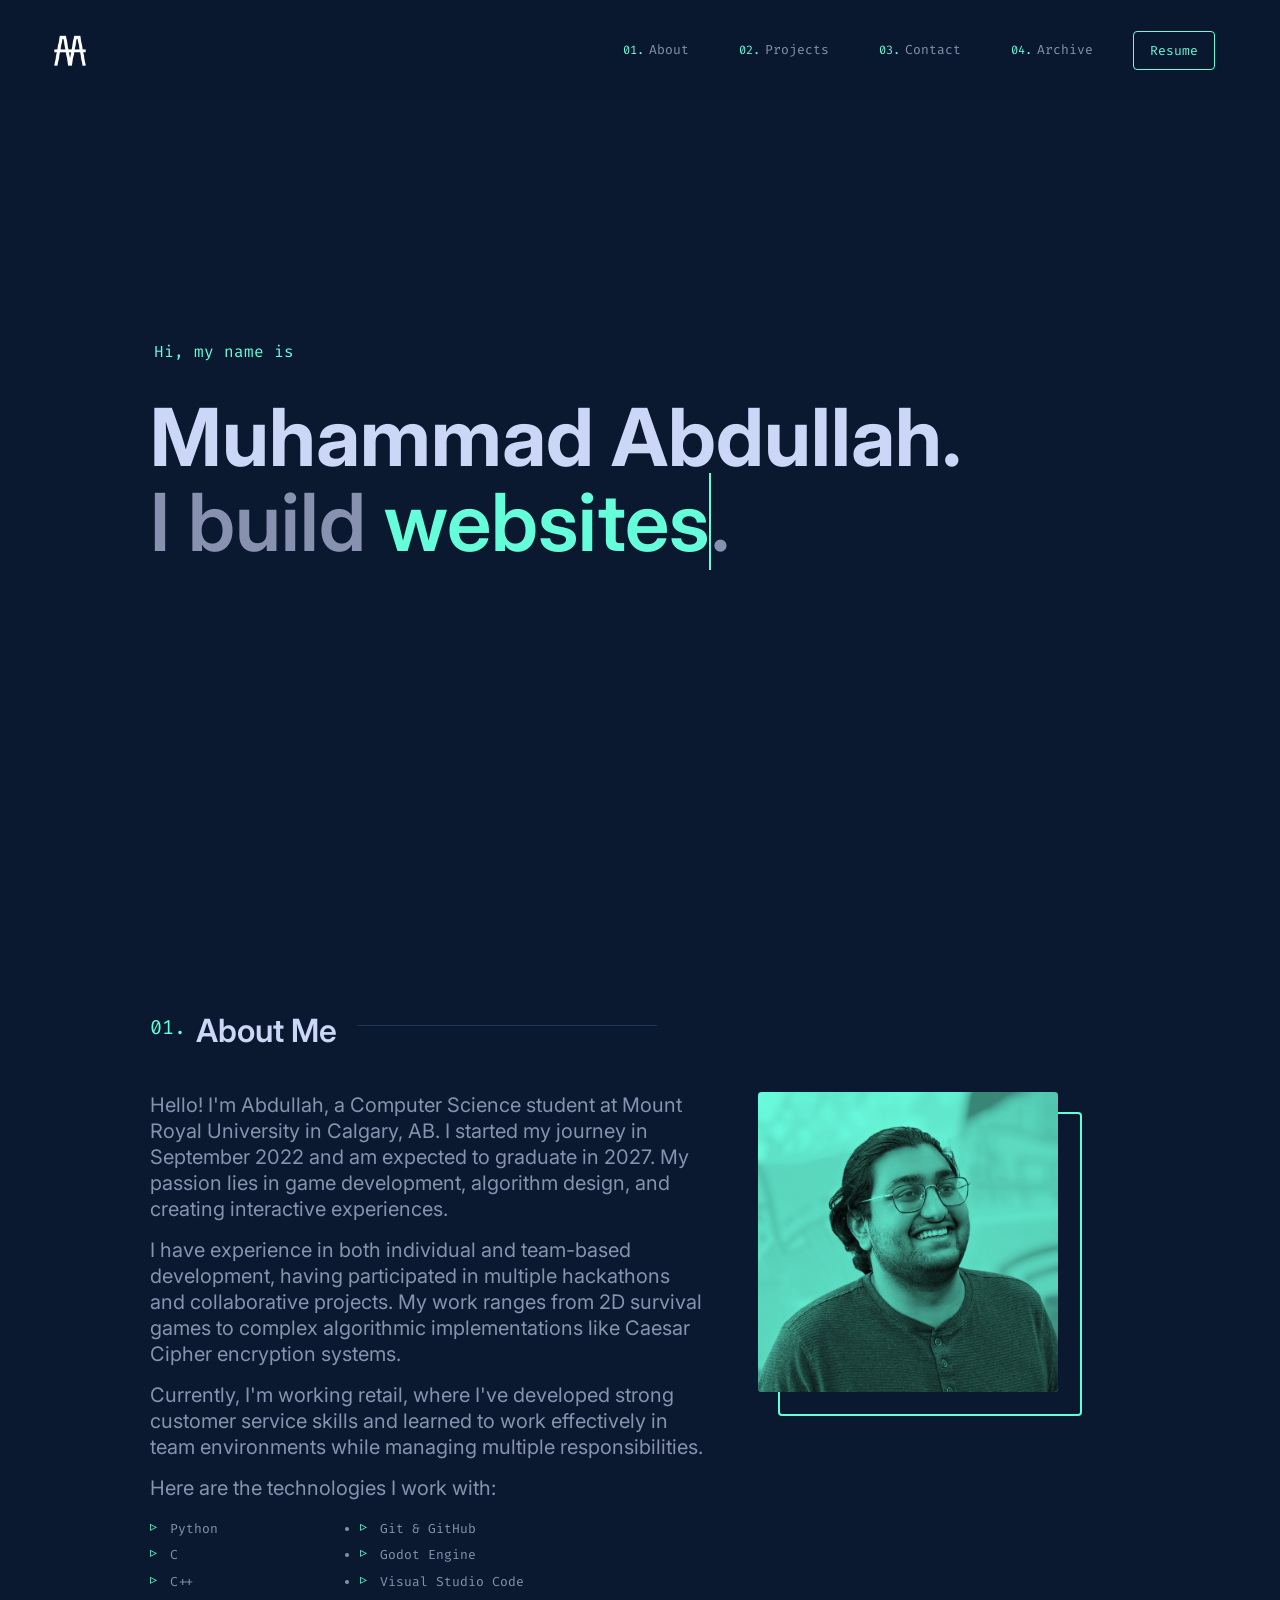
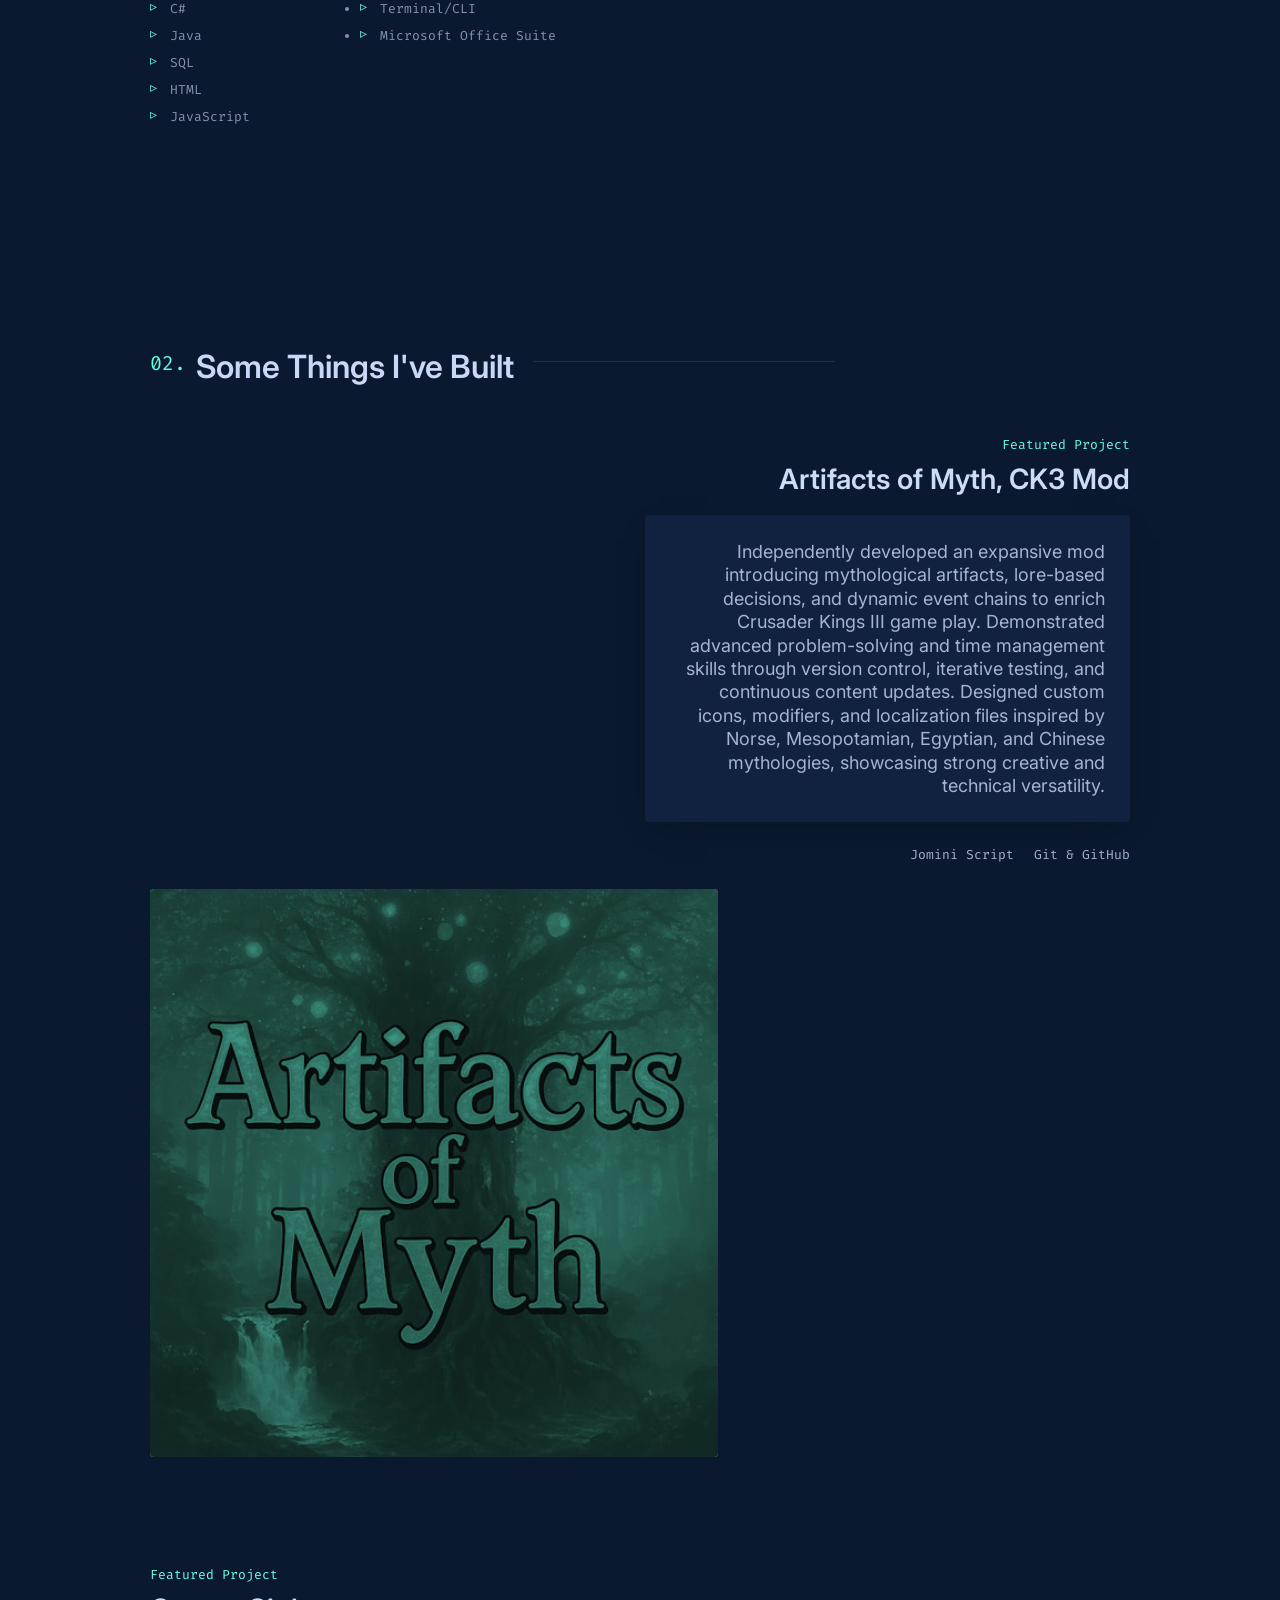
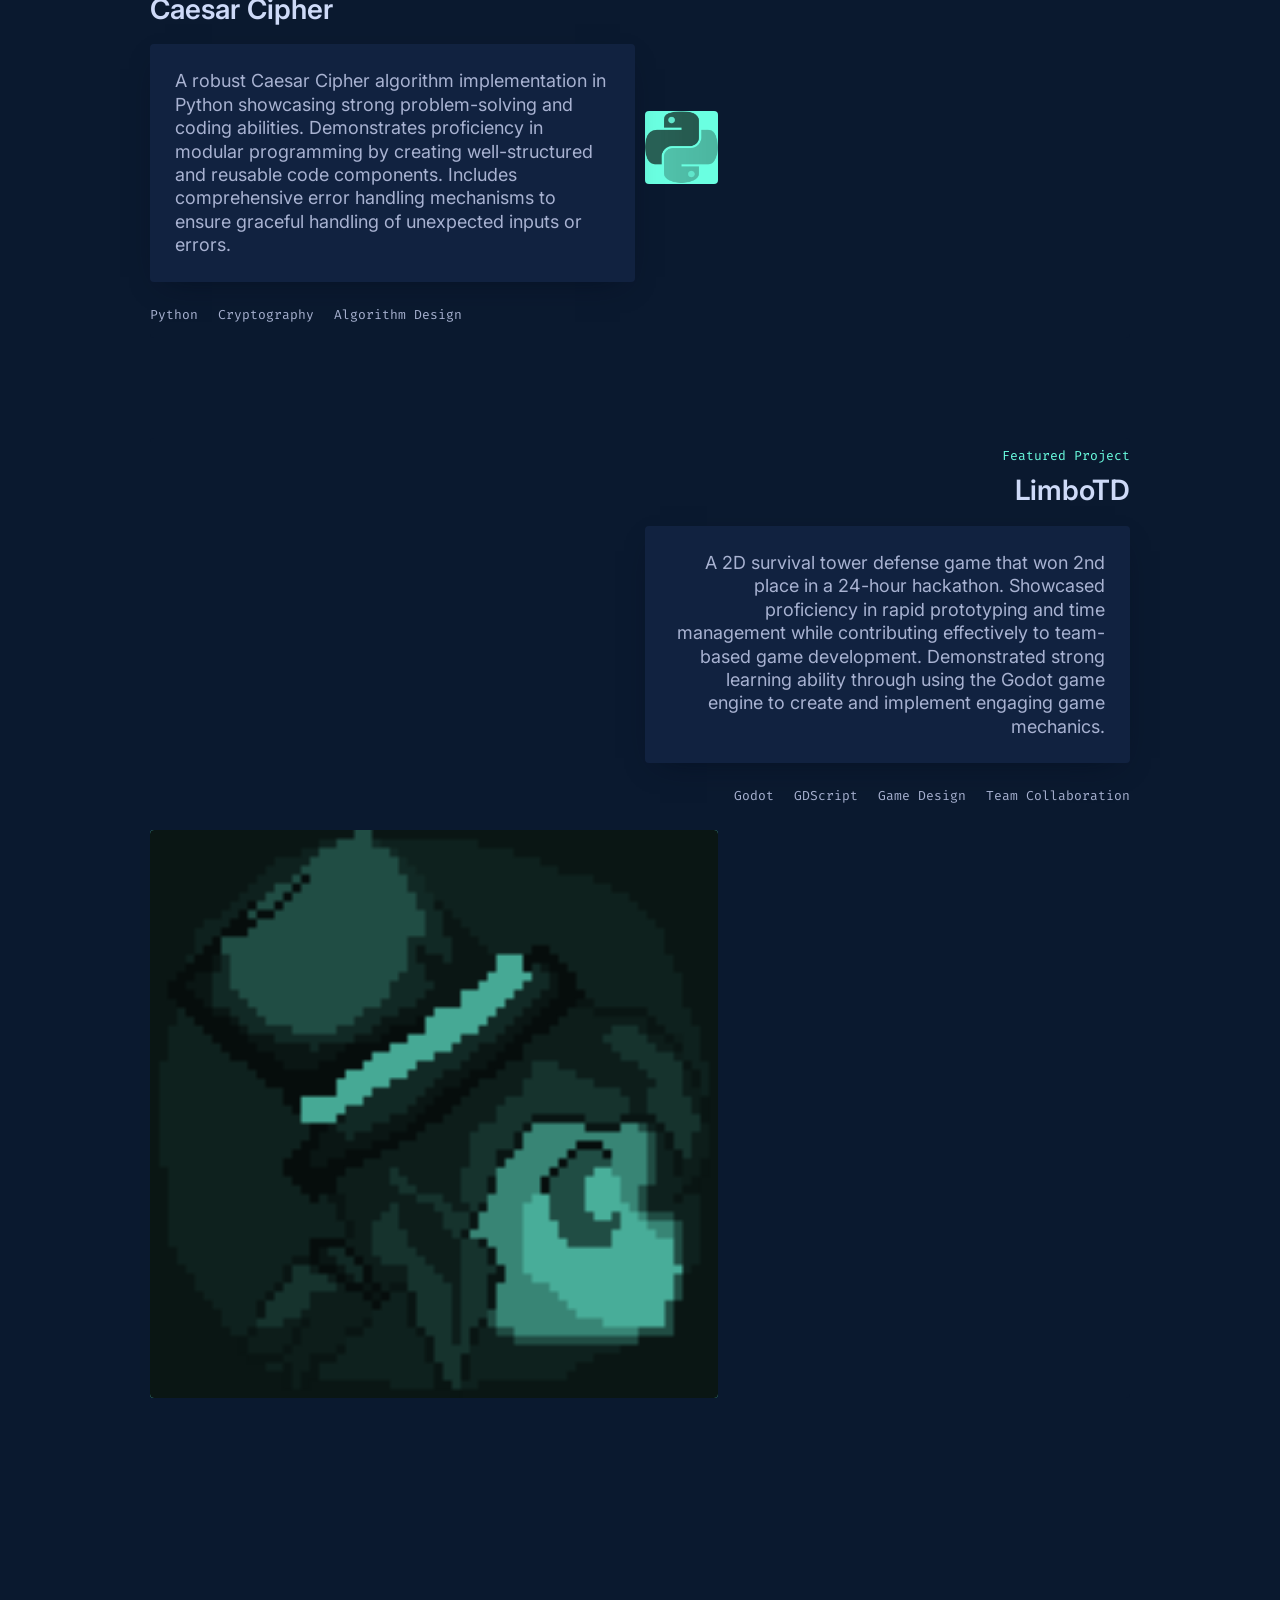
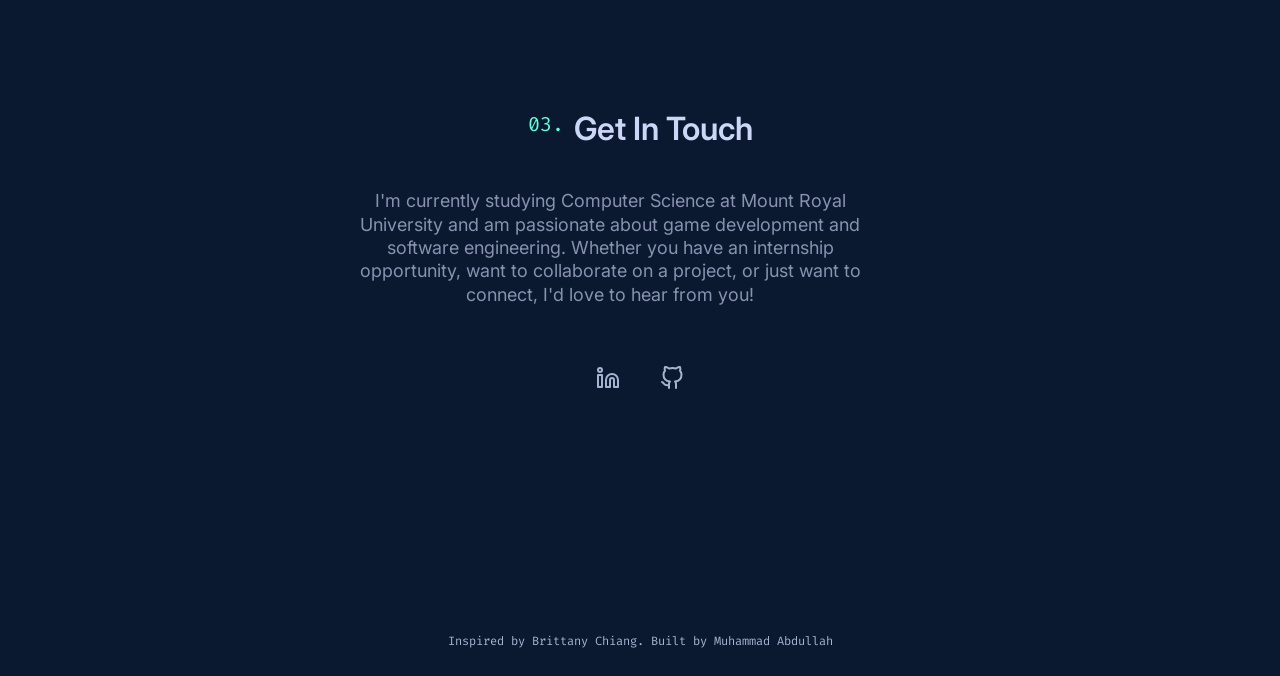
==== commit b281970d: "unified css, added mru heatmap project" ====
--- a/index.html
+++ b/index.html
@@ -75,10 +75,13 @@
               <div class="tech-column">
                 <ul>
                   <li>Python</li>
-                  <li>C & C++</li>
+                  <li>C</li>
+                  <li>C++</li>
                   <li>C#</li>
                   <li>Java</li>
                   <li>SQL</li>
+                  <li>HTML</li>
+                  <li>JavaScript</li>
                 </ul>
               </div>
               <div class="tech-column">
@@ -87,6 +90,7 @@
                   <li>Godot Engine</li>
                   <li>Visual Studio Code</li>
                   <li>Terminal/CLI</li>
+                  <li>Microsoft Office Suite</li>
                 </ul>
               </div>
             </div>
--- a/style.css
+++ b/style.css
@@ -8,11 +8,8 @@
   --slate: #8892b0;
   --light-slate: #a8b2d1;
   --lightest-slate: #ccd6f6;
-  --white: #e6f1ff;
   --green: #64ffda;
   --green-tint: rgba(100, 255, 218, 0.1);
-  --pink: #f57dff;
-  --blue: #57cbff;
 
   --font-sans: 'Inter', 'San Francisco', 'SF Pro Text', -apple-system, system-ui, sans-serif;
   --font-mono: 'Fira Code', 'SF Mono', 'Fira Mono', 'Roboto Mono', monospace;
@@ -45,6 +42,8 @@
   box-sizing: border-box;
   width: 100%;
   scroll-behavior: smooth;
+  scrollbar-width: thin;
+  scrollbar-color: var(--dark-slate) var(--navy);
 }
 
 body {
@@ -66,12 +65,6 @@
   color: var(--lightest-slate);
 }
 
-/* Scrollbar */
-html {
-  scrollbar-width: thin;
-  scrollbar-color: var(--dark-slate) var(--navy);
-}
-
 ::-webkit-scrollbar {
   width: 12px;
 }
@@ -100,15 +93,11 @@
   background-color: rgba(10, 25, 47, 0.85);
   backdrop-filter: blur(10px);
   transition: var(--transition);
-  filter: none !important;
-  pointer-events: auto !important;
-  user-select: auto !important;
 }
 
 .navbar.scrolled {
   height: var(--nav-scroll-height);
   transform: translateY(0px);
-  background-color: rgba(10, 25, 47, 0.85);
   box-shadow: 0 10px 30px -10px var(--navy-shadow);
 }
 
@@ -119,13 +108,9 @@
 }
 
 .nav-logo a {
-  color: var(--green);
-  font-family: var(--font-mono);
-  text-decoration: none;
-  font-size: var(--fz-lg);
-  font-weight: 400;
   display: flex;
   align-items: center;
+  text-decoration: none;
 }
 
 .logo-image {
@@ -348,7 +333,8 @@
   color: var(--green);
 }
 
-.about-text a:hover::after {
+.about-text a:hover::after,
+.about-text a:focus::after {
   width: 100%;
 }
 
@@ -374,12 +360,6 @@
   list-style: none;
 }
 
-.tech-column ul {
-  list-style: none;
-  padding: 0;
-  margin: 0;
-}
-
 .tech-column li {
   position: relative;
   margin-bottom: 10px;
@@ -495,14 +475,7 @@
   grid-column: 1 / 8;
 }
 
-.project:nth-of-type(even) .project-content {
-  grid-column: 1 / 7;
-  grid-row: 1 / -1;
-}
-
-.project:nth-of-type(even) .project-image {
-  grid-column: 6 / -1;
-}
+
 
 .project-content {
   position: relative;
@@ -603,13 +576,6 @@
 .project-links svg {
   width: 20px;
   height: 20px;
-}
-
-.project-image {
-  grid-column: 6 / -1;
-  grid-row: 1 / -1;
-  position: relative;
-  z-index: 1;
 }
 
 .project-image a {
@@ -894,16 +860,13 @@
     display: none;
   }
 
-  .project-description {
+  .project-description,
+  .project-description:hover {
     padding: 0;
     background-color: transparent;
     box-shadow: none;
     font-size: var(--fz-md);
   }
-
-  .project-description:hover {
-    box-shadow: none;
-  }
   
   .section-header::after {
     width: 150px;
@@ -1058,3 +1021,114 @@
     padding: 1rem 0.75rem;
   }
 }
+
+/* Archive Page Styles */
+.archive-container {
+  max-width: 1000px;
+  margin: 0 auto;
+  padding: 150px 25px 100px;
+}
+
+.archive-header {
+  text-align: center;
+  margin-bottom: 100px;
+}
+
+.archive-title {
+  font-size: clamp(40px, 8vw, 80px);
+  margin: 0 0 20px;
+  color: var(--lightest-slate);
+}
+
+.archive-subtitle {
+  color: var(--green);
+  font-family: var(--font-mono);
+  font-size: var(--fz-md);
+  font-weight: 400;
+}
+
+.archive-table {
+  width: 100%;
+  border-collapse: collapse;
+}
+
+.archive-table thead th {
+  padding: 10px;
+  text-align: left;
+  color: var(--lightest-slate);
+  font-size: var(--fz-sm);
+  font-weight: 600;
+}
+
+.archive-table tbody tr {
+  border-bottom: 1px solid var(--lightest-navy);
+  transition: var(--transition);
+}
+
+.archive-table tbody tr:hover {
+  background-color: var(--lightest-navy);
+}
+
+.archive-table tbody td {
+  padding: 15px 10px;
+  font-size: var(--fz-sm);
+  vertical-align: top;
+}
+
+.project-year {
+  color: var(--green);
+  font-family: var(--font-mono);
+  font-size: var(--fz-xs);
+}
+
+.project-company {
+  color: var(--light-slate);
+  font-size: var(--fz-xs);
+}
+
+.project-tech {
+  color: var(--light-slate);
+  font-family: var(--font-mono);
+  font-size: var(--fz-xxs);
+}
+
+.archive-project-links {
+  display: flex;
+  gap: 10px;
+  align-items: center;
+}
+
+.archive-project-links a,
+.archive-project-links a:hover {
+  color: var(--light-slate);
+  transition: var(--transition);
+}
+
+.archive-project-links a:hover {
+  color: var(--green);
+}
+
+.archive-project-links svg {
+  width: 16px;
+  height: 16px;
+}
+
+@media (max-width: 768px) {
+  .archive-table thead {
+    display: none;
+  }
+  
+  .archive-table tbody tr {
+    display: block;
+    margin-bottom: 30px;
+    padding: 20px;
+    border: 1px solid var(--lightest-navy);
+    border-radius: var(--border-radius);
+  }
+  
+  .archive-table tbody td {
+    display: block;
+    padding: 5px 0;
+    border: none;
+  }
+}
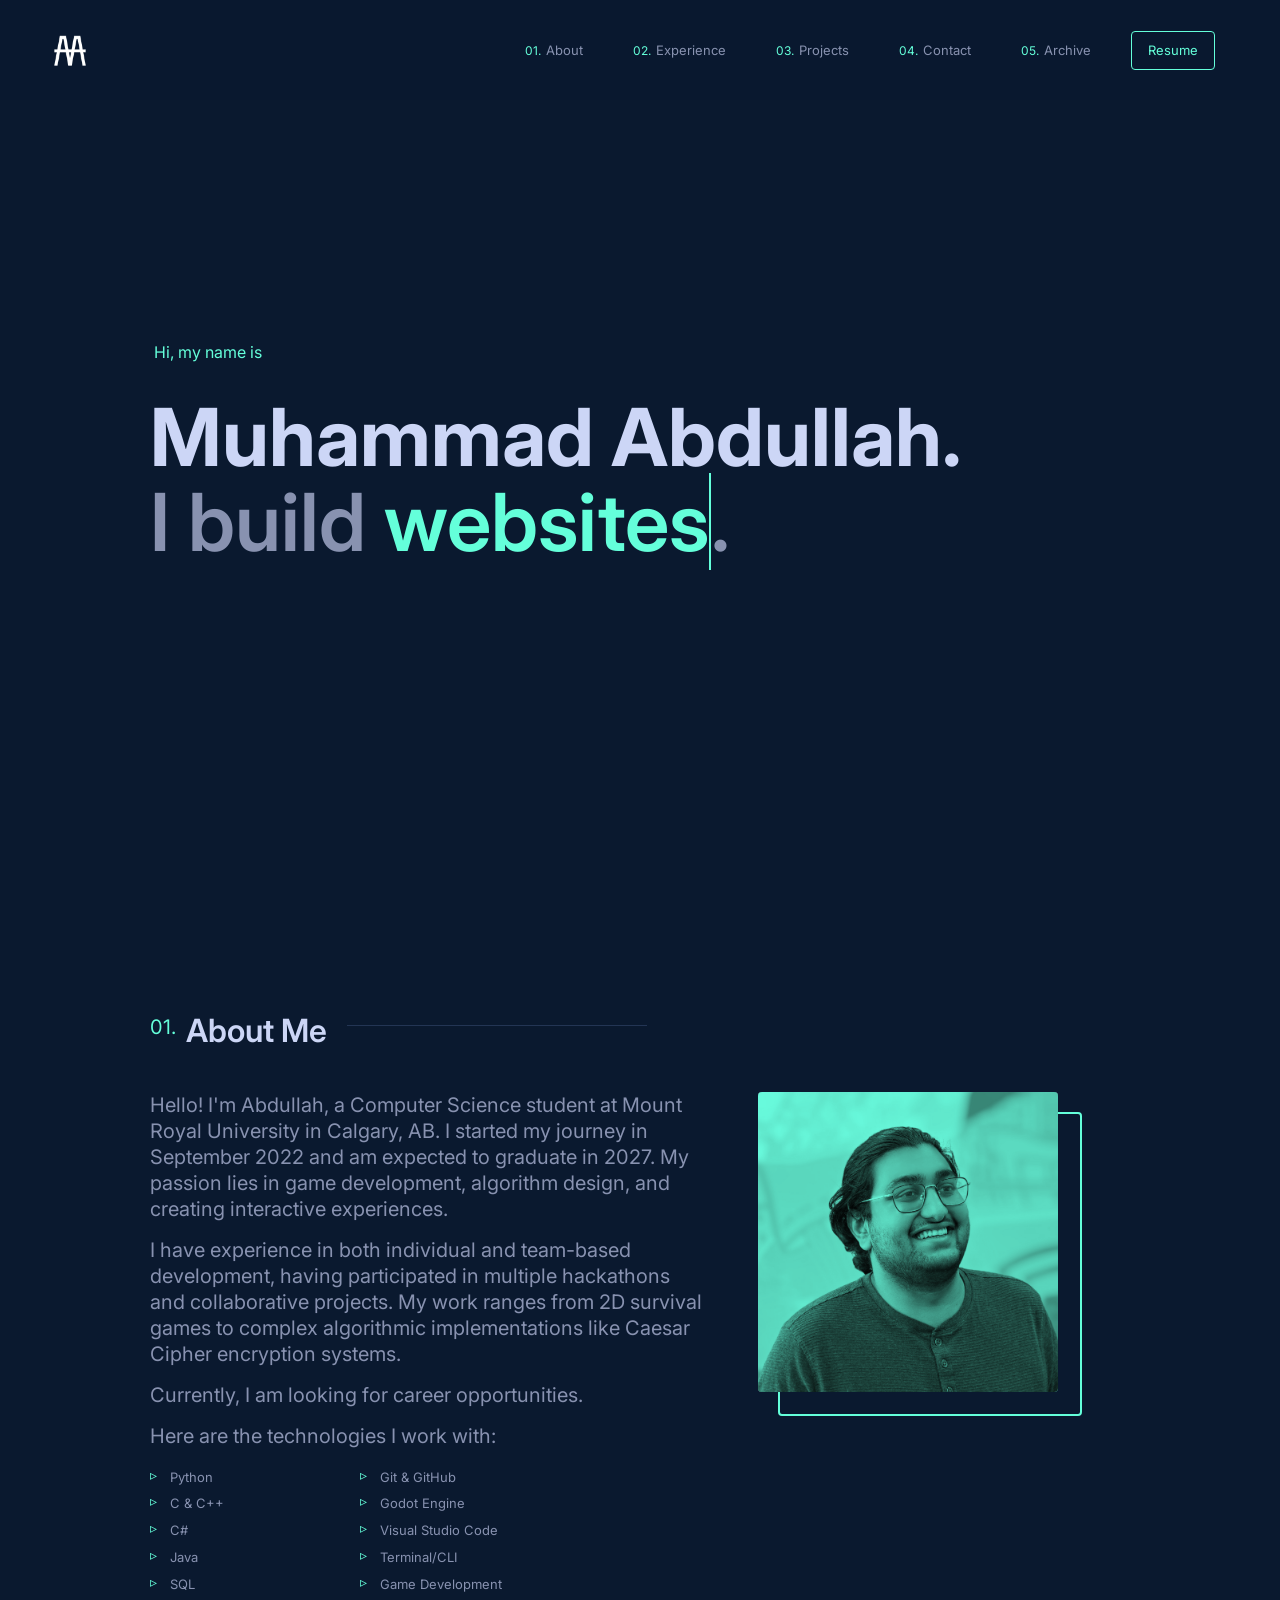
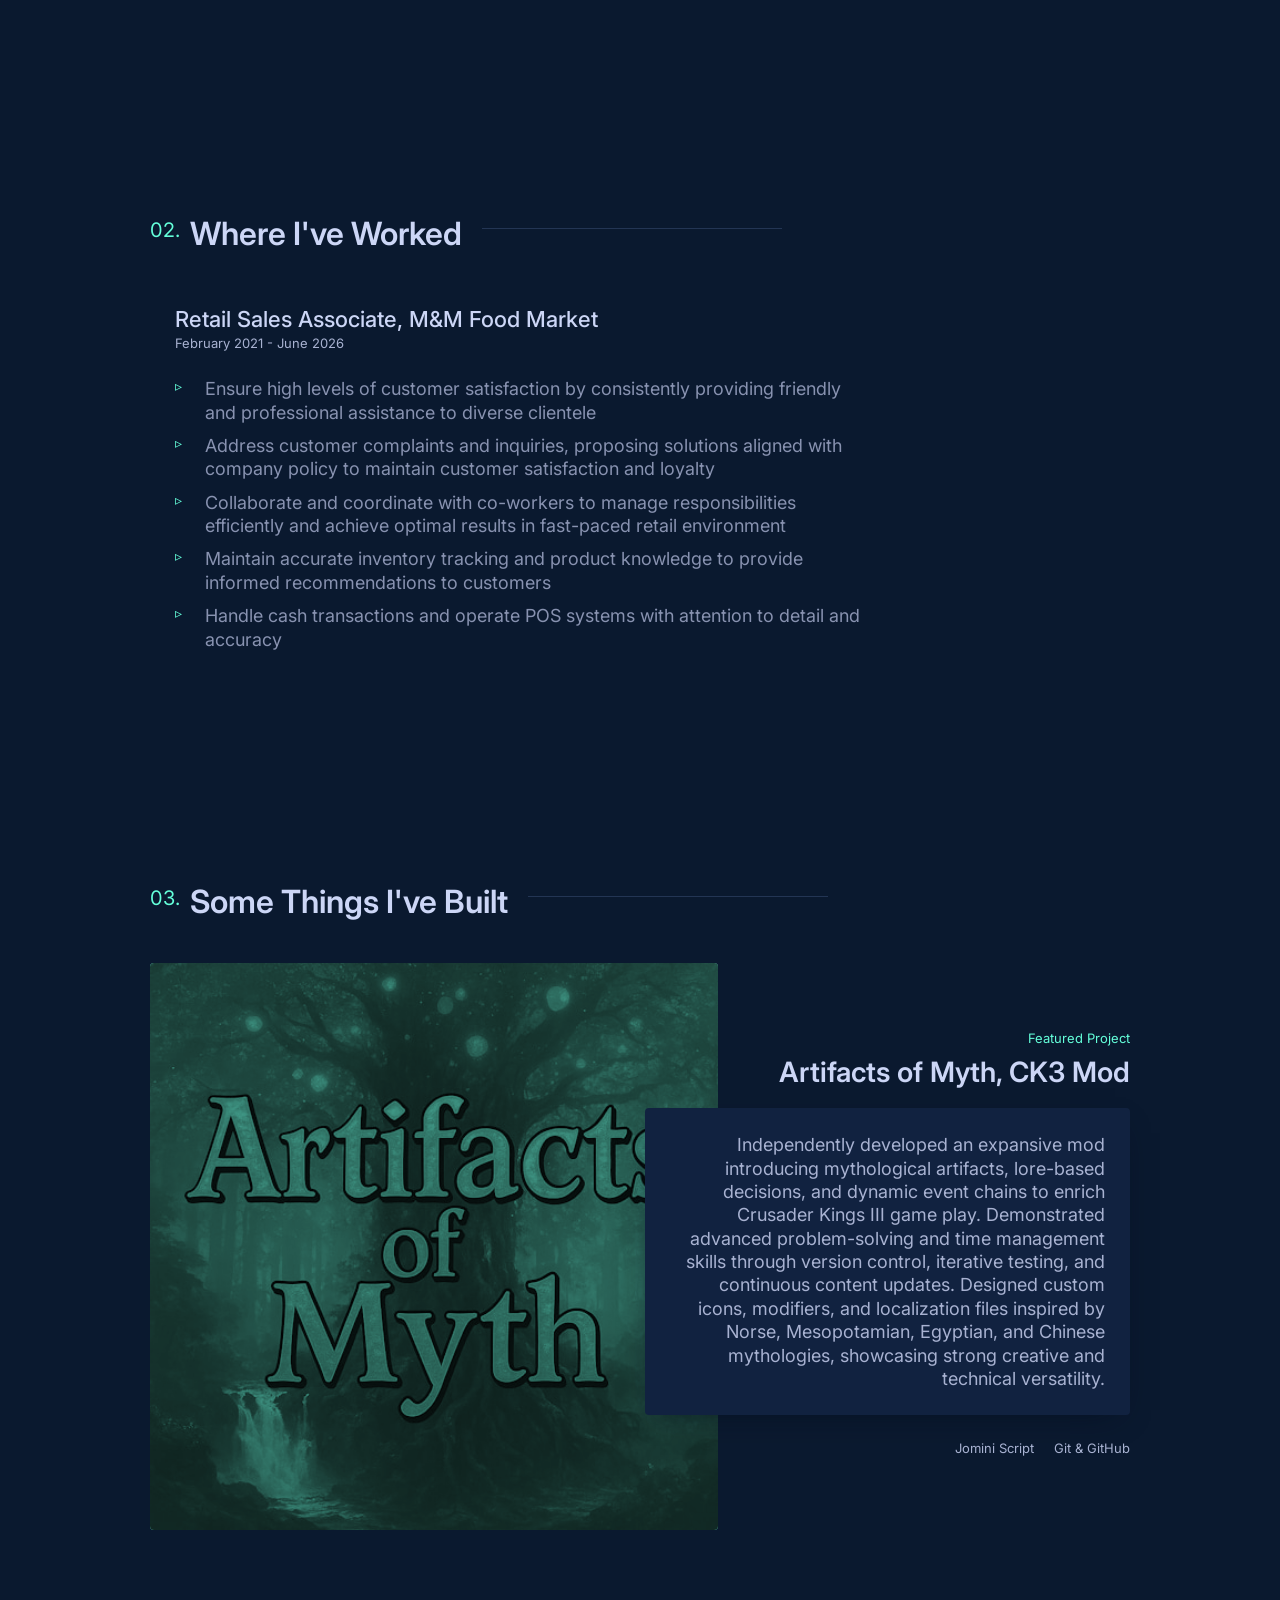
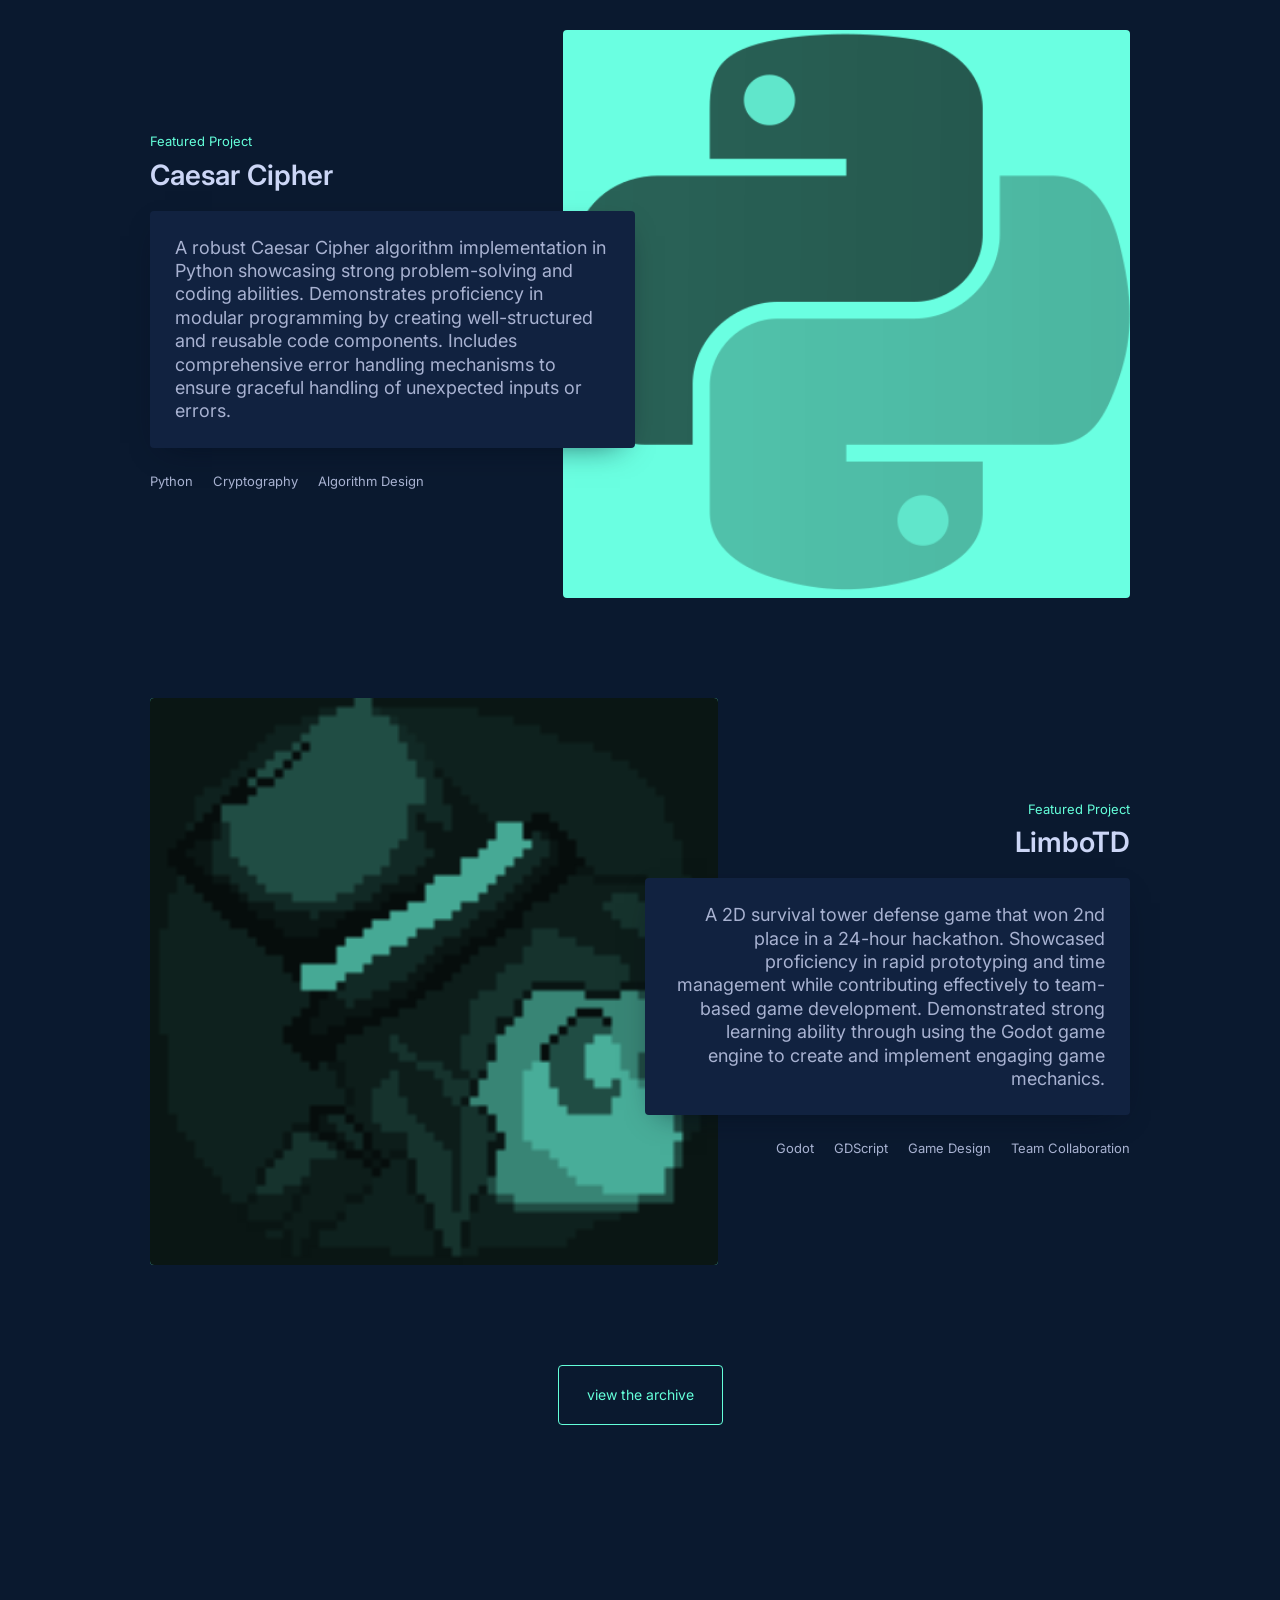
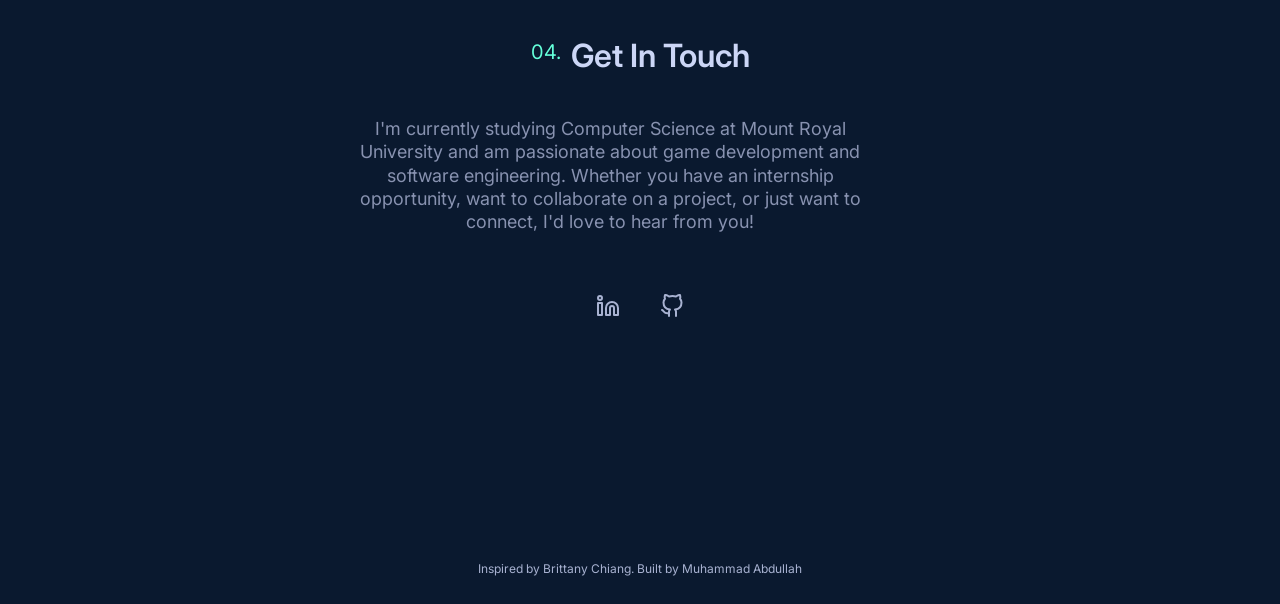
==== commit 02f0953a: "updated resume, added WinFolderLock to archive, fixed ui, changed font to Inter" ====
--- a/index.html
+++ b/index.html
@@ -1,11 +1,13 @@
+
 <!DOCTYPE html>
 <html lang="en">
 <head>
   <meta charset="utf-8">
   <meta name="viewport" content="width=device-width, initial-scale=1.0">
   <title>Muhammad Abdullah's Portfolio</title>
-  <link href="style.css" rel="stylesheet" type="text/css" />
-  <link href="https://fonts.googleapis.com/css2?family=Fira+Code:wght@300;400;500;600&family=Inter:wght@300;400;500;600;700&display=swap" rel="stylesheet">
+  <link href="style.css?v=20260623" rel="stylesheet" type="text/css" />
+  <link href="https://fonts.googleapis.com/css2?family=Inter:wght@300;400;500;600;700;800&display=swap" rel="stylesheet">
+
   <link rel="icon" type="image/png" href="/assets/favicon/favicon-96x96.png" sizes="96x96" />
   <link rel="icon" type="image/svg+xml" href="/assets/favicon/favicon.svg" />
   <link rel="shortcut icon" href="/assets/favicon/favicon.ico" />
@@ -18,15 +20,16 @@
   <!-- Fixed Navigation -->
   <nav class="navbar">
     <div class="nav-logo">
-      <a href="#home">
-        <img src="/assets/logo.png" alt="MA Logo" class="logo-image" />
+      <a href="./">
+        <img src="/assets/logo.png" alt="MA Logo" class="logo-image" width="512" height="512" />
       </a>
     </div>
     <div class="nav-menu">
-      <a href="/#about" data-number="01.">About</a>
-      <a href="/#projects" data-number="02.">Projects</a>
-      <a href="/#contact" data-number="03.">Contact</a>
-      <a href="archive.html" data-number="04.">Archive</a>
+      <a href="./#about" data-number="01.">About</a>
+      <a href="./#experience" data-number="02.">Experience</a>
+      <a href="./#projects" data-number="03.">Projects</a>
+      <a href="./#contact" data-number="04.">Contact</a>
+      <a href="archive.html" data-number="05.">Archive</a>
       <a href="/assets/resume.pdf" target="_blank" class="resume-link">Resume</a>
     </div>
     <div class="nav-toggle">
@@ -67,21 +70,17 @@
               to complex algorithmic implementations like Caesar Cipher encryption systems.
             </p>
             <p>
-              Currently, I'm working retail, where I've developed strong customer service skills and 
-              learned to work effectively in team environments while managing multiple responsibilities.
+              Currently, I am looking for career opportunities.
             </p>
             <p>Here are the technologies I work with:</p>
             <div class="tech-list">
               <div class="tech-column">
                 <ul>
                   <li>Python</li>
-                  <li>C</li>
-                  <li>C++</li>
+                  <li>C & C++</li>
                   <li>C#</li>
                   <li>Java</li>
                   <li>SQL</li>
-                  <li>HTML</li>
-                  <li>JavaScript</li>
                 </ul>
               </div>
               <div class="tech-column">
@@ -90,7 +89,7 @@
                   <li>Godot Engine</li>
                   <li>Visual Studio Code</li>
                   <li>Terminal/CLI</li>
-                  <li>Microsoft Office Suite</li>
+                  <li>Game Development</li>
                 </ul>
               </div>
             </div>
@@ -98,7 +97,34 @@
           
           <div class="about-image">
             <div class="image-wrapper">
-              <img src="/assets/profile_pic.jpg" alt="Muhammad Abdullah" />
+              <img src="/assets/profile_pic.jpg" alt="Muhammad Abdullah" width="1503" height="1503" />
+            </div>
+          </div>
+        </div>
+      </div>
+    </section>
+
+    <!-- Experience Section -->
+    <section id="experience" class="experience">
+      <div class="container">
+        <div class="section-header">
+          <span class="section-number">02.</span>
+          <h2 class="section-title">Where I've Worked</h2>
+        </div>
+        
+        <div class="experience-content">
+    
+          <div class="experience-panels">
+            <div class="tab-panel active" id="mm">
+              <h3>Retail Sales Associate, M&M Food Market</h3>
+              <p class="job-range">February 2021 - June 2026</p>
+              <ul>
+                <li>Ensure high levels of customer satisfaction by consistently providing friendly and professional assistance to diverse clientele</li>
+                <li>Address customer complaints and inquiries, proposing solutions aligned with company policy to maintain customer satisfaction and loyalty</li>
+                <li>Collaborate and coordinate with co-workers to manage responsibilities efficiently and achieve optimal results in fast-paced retail environment</li>
+                <li>Maintain accurate inventory tracking and product knowledge to provide informed recommendations to customers</li>
+                <li>Handle cash transactions and operate POS systems with attention to detail and accuracy</li>
+              </ul>
             </div>
           </div>
         </div>
@@ -109,7 +135,7 @@
     <section id="projects" class="projects">
       <div class="container">
         <div class="section-header">
-          <span class="section-number">02.</span>
+          <span class="section-number">03.</span>
           <h2 class="section-title">Some Things I've Built</h2>
         </div>
         
@@ -134,7 +160,7 @@
             </div>
             <div class="project-image">
               <a href="https://steamcommunity.com/sharedfiles/filedetails/?id=3481270592" target="_blank">
-                <img src="/assets/artifact_of_myth.jpg" alt="Artifacts of Myth, CK3 Mod" />
+                <img src="/assets/artifact_of_myth.jpg" alt="Artifacts of Myth, CK3 Mod" width="512" height="512" />
               </a>
             </div>
           </div>
@@ -159,7 +185,7 @@
             </div>
             <div class="project-image">
               <a href="#" target="_blank">
-                <img src="/assets/caesar_cipher.png" alt="Caesar Cipher" />
+                <img src="/assets/caesar_cipher.png" alt="Caesar Cipher" width="512" height="512" />
               </a>
             </div>
           </div>
@@ -185,7 +211,7 @@
             </div>
             <div class="project-image">
               <a href="https://mrugddc.itch.io/limbo-ltd" target="_blank">
-                <img src="/assets/limbo_td.png" alt="LimboTD Game" />
+                <img src="/assets/limbo_td.png" alt="LimboTD Game" width="128" height="128" />
               </a>
             </div>
           </div>
@@ -197,7 +223,7 @@
     <section id="contact" class="contact">
       <div class="container">
         <div class="section-header">
-          <span class="section-number">03.</span>
+          <span class="section-number">04.</span>
           <h2 class="section-title">Get In Touch</h2>
         </div>
         
@@ -232,6 +258,6 @@
     </div>
   </footer>
 
-  <script src="script.js"></script>
+  <script type="module" src="script.js?v=20260623"></script>
 </body>
 </html>
--- a/style.css
+++ b/style.css
@@ -1,3 +1,4 @@
+
 /* Custom Properties */
 :root {
   --navy: #0a192f;
@@ -8,11 +9,14 @@
   --slate: #8892b0;
   --light-slate: #a8b2d1;
   --lightest-slate: #ccd6f6;
+  --white: #e6f1ff;
   --green: #64ffda;
   --green-tint: rgba(100, 255, 218, 0.1);
-
-  --font-sans: 'Inter', 'San Francisco', 'SF Pro Text', -apple-system, system-ui, sans-serif;
-  --font-mono: 'Fira Code', 'SF Mono', 'Fira Mono', 'Roboto Mono', monospace;
+  --pink: #f57dff;
+  --blue: #57cbff;
+
+  --font-sans: 'Inter', system-ui, sans-serif;
+  --font-mono: 'Inter', system-ui, sans-serif;
 
   --fz-xxs: 12px;
   --fz-xs: 13px;
@@ -27,8 +31,18 @@
   --nav-height: 100px;
   --nav-scroll-height: 70px;
 
+  --tab-height: 42px;
+  --tab-width: 120px;
+
   --easing: cubic-bezier(0.645, 0.045, 0.355, 1);
   --transition: all 0.25s cubic-bezier(0.645, 0.045, 0.355, 1);
+
+  --hamburger-width: 30px;
+
+  --ham-before: top 0.1s ease-in 0.25s, opacity 0.1s ease-in;
+  --ham-before-active: top 0.1s ease-out, opacity 0.1s ease-out 0.12s;
+  --ham-after: bottom 0.1s ease-in 0.25s, transform 0.22s cubic-bezier(0.55, 0.055, 0.675, 0.19);
+  --ham-after-active: bottom 0.1s ease-out, transform 0.22s cubic-bezier(0.215, 0.61, 0.355, 1) 0.12s;
 }
 
 /* Reset and Base Styles */
@@ -42,8 +56,6 @@
   box-sizing: border-box;
   width: 100%;
   scroll-behavior: smooth;
-  scrollbar-width: thin;
-  scrollbar-color: var(--dark-slate) var(--navy);
 }
 
 body {
@@ -65,6 +77,12 @@
   color: var(--lightest-slate);
 }
 
+/* Scrollbar */
+html {
+  scrollbar-width: thin;
+  scrollbar-color: var(--dark-slate) var(--navy);
+}
+
 ::-webkit-scrollbar {
   width: 12px;
 }
@@ -93,11 +111,15 @@
   background-color: rgba(10, 25, 47, 0.85);
   backdrop-filter: blur(10px);
   transition: var(--transition);
+  filter: none !important;
+  pointer-events: auto !important;
+  user-select: auto !important;
 }
 
 .navbar.scrolled {
   height: var(--nav-scroll-height);
   transform: translateY(0px);
+  background-color: rgba(10, 25, 47, 0.85);
   box-shadow: 0 10px 30px -10px var(--navy-shadow);
 }
 
@@ -108,9 +130,13 @@
 }
 
 .nav-logo a {
+  color: var(--green);
+  font-family: var(--font-mono);
+  text-decoration: none;
+  font-size: var(--fz-lg);
+  font-weight: 400;
   display: flex;
   align-items: center;
-  text-decoration: none;
 }
 
 .logo-image {
@@ -261,6 +287,36 @@
   50% { border-right-color: transparent; }
 }
 
+.hero-description {
+  margin: 20px 0 0;
+  max-width: 540px;
+  color: var(--slate);
+  font-size: var(--fz-xl);
+}
+
+.cta-button {
+  color: var(--green);
+  background-color: transparent;
+  border: 1px solid var(--green);
+  border-radius: var(--border-radius);
+  padding: 1.25rem 1.75rem;
+  font-size: var(--fz-sm);
+  font-family: var(--font-mono);
+  line-height: 1;
+  text-decoration: none;
+  cursor: pointer;
+  transition: var(--transition);
+  margin-top: 50px;
+  display: inline-block;
+}
+
+.cta-button:hover,
+.cta-button:focus,
+.cta-button:active {
+  background-color: var(--green-tint);
+  outline: none;
+}
+
 /* Section Styles */
 section {
   margin: 0 auto;
@@ -333,8 +389,7 @@
   color: var(--green);
 }
 
-.about-text a:hover::after,
-.about-text a:focus::after {
+.about-text a:hover::after {
   width: 100%;
 }
 
@@ -360,6 +415,12 @@
   list-style: none;
 }
 
+.tech-column ul {
+  list-style: none;
+  padding: 0;
+  margin: 0;
+}
+
 .tech-column li {
   position: relative;
   margin-bottom: 10px;
@@ -442,6 +503,121 @@
   mix-blend-mode: normal;
 }
 
+/* Experience Section */
+.experience-content {
+  max-width: 700px;
+}
+
+.experience-tabs {
+  position: relative;
+  z-index: 3;
+  width: max-content;
+  padding: 0;
+  margin: 0;
+  list-style: none;
+  display: flex;
+  flex-direction: column;
+}
+
+.tab-button {
+  text-decoration: none;
+  text-decoration-skip-ink: auto;
+  position: relative;
+  transition: var(--transition);
+  display: flex;
+  align-items: center;
+  width: 100%;
+  height: var(--tab-height);
+  padding: 0 20px 2px;
+  border: none;
+  border-left: 2px solid var(--lightest-navy);
+  background-color: transparent;
+  color: var(--slate);
+  font-family: var(--font-mono);
+  font-size: var(--fz-xs);
+  text-align: left;
+  white-space: nowrap;
+  cursor: pointer;
+}
+
+.tab-button:hover,
+.tab-button:active,
+.tab-button:focus {
+  color: var(--green);
+  outline: 0;
+  border-left-color: var(--green);
+  background-color: var(--light-navy);
+}
+
+.tab-button.active {
+  color: var(--green);
+  border-left-color: var(--green);
+}
+
+.experience-panels {
+  position: relative;
+  width: 100%;
+  margin-left: 20px;
+}
+
+.tab-panel {
+  width: 100%;
+  height: auto;
+  padding: 10px 5px;
+  display: none;
+}
+
+.tab-panel.active {
+  display: block;
+}
+
+.experience-content h3,
+.tab-panel h3 {
+  margin-bottom: 2px;
+  font-size: var(--fz-xxl);
+  font-weight: 500;
+  line-height: 1.3;
+  color: var(--lightest-slate);
+}
+
+.tab-panel .company {
+  color: var(--green);
+}
+
+.job-range {
+  margin-bottom: 25px;
+  color: var(--light-slate);
+  font-family: var(--font-mono);
+  font-size: var(--fz-xs);
+}
+
+.experience-content ul,
+.tab-panel ul {
+  padding: 0;
+  margin: 0;
+  list-style: none;
+  font-size: var(--fz-lg);
+}
+
+.experience-content li,
+.tab-panel li {
+  position: relative;
+  padding-left: 30px;
+  margin-bottom: 10px;
+  color: var(--slate);
+  list-style: none;
+}
+
+.experience-content li::before,
+.tab-panel li::before {
+  content: '▹';
+  position: absolute;
+  left: 0;
+  color: var(--green);
+  font-size: var(--fz-sm);
+  line-height: 18px;
+}
+
 /* Projects Section */
 .projects-grid {
   list-style: none;
@@ -475,7 +651,14 @@
   grid-column: 1 / 8;
 }
 
-
+.project:nth-of-type(even) .project-content {
+  grid-column: 1 / 7;
+  grid-row: 1 / -1;
+}
+
+.project:nth-of-type(even) .project-image {
+  grid-column: 6 / -1;
+}
 
 .project-content {
   position: relative;
@@ -578,12 +761,18 @@
   height: 20px;
 }
 
+.project-image {
+  grid-column: 6 / -1;
+  grid-row: 1 / -1;
+  position: relative;
+  z-index: 1;
+}
+
 .project-image a {
   width: 100%;
   height: 100%;
   background-color: var(--green);
   border-radius: var(--border-radius);
-  vertical-align: middle;
   display: block;
 }
 
@@ -637,11 +826,35 @@
   display: none;
 }
 
+
+
 .contact-content p {
   color: var(--slate);
   margin: 0 0 50px;
   max-width: 540px;
   font-size: var(--fz-lg);
+}
+
+.contact-button {
+  color: var(--green);
+  background-color: transparent;
+  border: 1px solid var(--green);
+  border-radius: var(--border-radius);
+  padding: 1.25rem 1.75rem;
+  font-size: var(--fz-sm);
+  font-family: var(--font-mono);
+  line-height: 1;
+  text-decoration: none;
+  cursor: pointer;
+  transition: var(--transition);
+  display: inline-block;
+}
+
+.contact-button:hover,
+.contact-button:focus,
+.contact-button:active {
+  background-color: var(--green-tint);
+  outline: none;
 }
 
 .contact-social {
@@ -806,6 +1019,10 @@
   .hero-title {
     font-size: clamp(35px, 8vw, 65px);
   }
+  
+  .hero-description {
+    font-size: var(--fz-lg);
+  }
 
   .about-content {
     display: block;
@@ -820,6 +1037,32 @@
   .tech-list {
     grid-template-columns: 1fr 1fr;
     gap: 0px 20px;
+  }
+
+  .experience-tabs {
+    display: flex;
+    overflow-x: auto;
+    width: calc(100% + 80px);
+    padding-left: 40px;
+    margin-left: -40px;
+    margin-bottom: 30px;
+    flex-direction: row;
+  }
+
+  .tab-button {
+    border-left: 0;
+    border-bottom: 2px solid var(--lightest-navy);
+    min-width: 120px;
+    padding: 0 15px 2px;
+    height: var(--tab-height);
+  }
+
+  .tab-button.active {
+    border-bottom-color: var(--green);
+  }
+
+  .experience-panels {
+    margin-left: 0;
   }
 
   .project {
@@ -860,13 +1103,16 @@
     display: none;
   }
 
-  .project-description,
-  .project-description:hover {
+  .project-description {
     padding: 0;
     background-color: transparent;
     box-shadow: none;
     font-size: var(--fz-md);
   }
+
+  .project-description:hover {
+    box-shadow: none;
+  }
   
   .section-header::after {
     width: 150px;
@@ -903,6 +1149,16 @@
     margin: 0 0 20px 2px;
   }
   
+  .hero-description {
+    font-size: var(--fz-md);
+    max-width: 100%;
+  }
+  
+  .cta-button {
+    padding: 1rem 1.5rem;
+    margin-top: 40px;
+  }
+  
   section {
     padding: 80px 0;
   }
@@ -920,6 +1176,18 @@
     gap: 5px;
   }
   
+  .experience-tabs {
+    width: calc(100% + 50px);
+    padding-left: 25px;
+    margin-left: -25px;
+  }
+  
+  .tab-button {
+    min-width: 100px;
+    padding: 0 10px 2px;
+    font-size: var(--fz-xxs);
+  }
+  
   .project {
     padding: 1.5rem 1rem;
     margin-bottom: 40px;
@@ -934,6 +1202,11 @@
     font-size: var(--fz-xxs);
   }
   
+  .contact-button {
+    padding: 1rem 1.25rem;
+    font-size: var(--fz-xs);
+  }
+  
   .contact-social {
     gap: 15px;
   }
@@ -958,6 +1231,15 @@
     font-size: clamp(28px, 10vw, 50px);
   }
   
+  .hero-description {
+    font-size: var(--fz-sm);
+  }
+  
+  .cta-button {
+    padding: 0.875rem 1rem;
+    font-size: var(--fz-xxs);
+  }
+  
   section {
     padding: 60px 0;
   }
@@ -984,6 +1266,14 @@
     margin-bottom: 8px;
   }
   
+  .tab-panel h3 {
+    font-size: var(--fz-xl);
+  }
+  
+  .tab-panel ul {
+    font-size: var(--fz-md);
+  }
+  
   .project-title {
     font-size: clamp(18px, 5vw, 22px);
     margin: 0 0 15px;
@@ -1020,115 +1310,15 @@
   .project {
     padding: 1rem 0.75rem;
   }
-}
-
-/* Archive Page Styles */
-.archive-container {
-  max-width: 1000px;
-  margin: 0 auto;
-  padding: 150px 25px 100px;
-}
-
-.archive-header {
-  text-align: center;
-  margin-bottom: 100px;
-}
-
-.archive-title {
-  font-size: clamp(40px, 8vw, 80px);
-  margin: 0 0 20px;
-  color: var(--lightest-slate);
-}
-
-.archive-subtitle {
-  color: var(--green);
-  font-family: var(--font-mono);
-  font-size: var(--fz-md);
-  font-weight: 400;
-}
-
-.archive-table {
-  width: 100%;
-  border-collapse: collapse;
-}
-
-.archive-table thead th {
-  padding: 10px;
-  text-align: left;
-  color: var(--lightest-slate);
-  font-size: var(--fz-sm);
-  font-weight: 600;
-}
-
-.archive-table tbody tr {
-  border-bottom: 1px solid var(--lightest-navy);
-  transition: var(--transition);
-}
-
-.archive-table tbody tr:hover {
-  background-color: var(--lightest-navy);
-}
-
-.archive-table tbody td {
-  padding: 15px 10px;
-  font-size: var(--fz-sm);
-  vertical-align: top;
-}
-
-.project-year {
-  color: var(--green);
-  font-family: var(--font-mono);
-  font-size: var(--fz-xs);
-}
-
-.project-company {
-  color: var(--light-slate);
-  font-size: var(--fz-xs);
-}
-
-.project-tech {
-  color: var(--light-slate);
-  font-family: var(--font-mono);
-  font-size: var(--fz-xxs);
-}
-
-.archive-project-links {
-  display: flex;
-  gap: 10px;
-  align-items: center;
-}
-
-.archive-project-links a,
-.archive-project-links a:hover {
-  color: var(--light-slate);
-  transition: var(--transition);
-}
-
-.archive-project-links a:hover {
-  color: var(--green);
-}
-
-.archive-project-links svg {
-  width: 16px;
-  height: 16px;
-}
-
-@media (max-width: 768px) {
-  .archive-table thead {
-    display: none;
-  }
-  
-  .archive-table tbody tr {
-    display: block;
-    margin-bottom: 30px;
-    padding: 20px;
-    border: 1px solid var(--lightest-navy);
-    border-radius: var(--border-radius);
-  }
-  
-  .archive-table tbody td {
-    display: block;
-    padding: 5px 0;
-    border: none;
-  }
-}
+  
+  .experience-tabs {
+    width: calc(100% + 20px);
+    padding-left: 10px;
+    margin-left: -10px;
+  }
+  
+  .tab-button {
+    min-width: 80px;
+    padding: 0 8px 2px;
+  }
+}
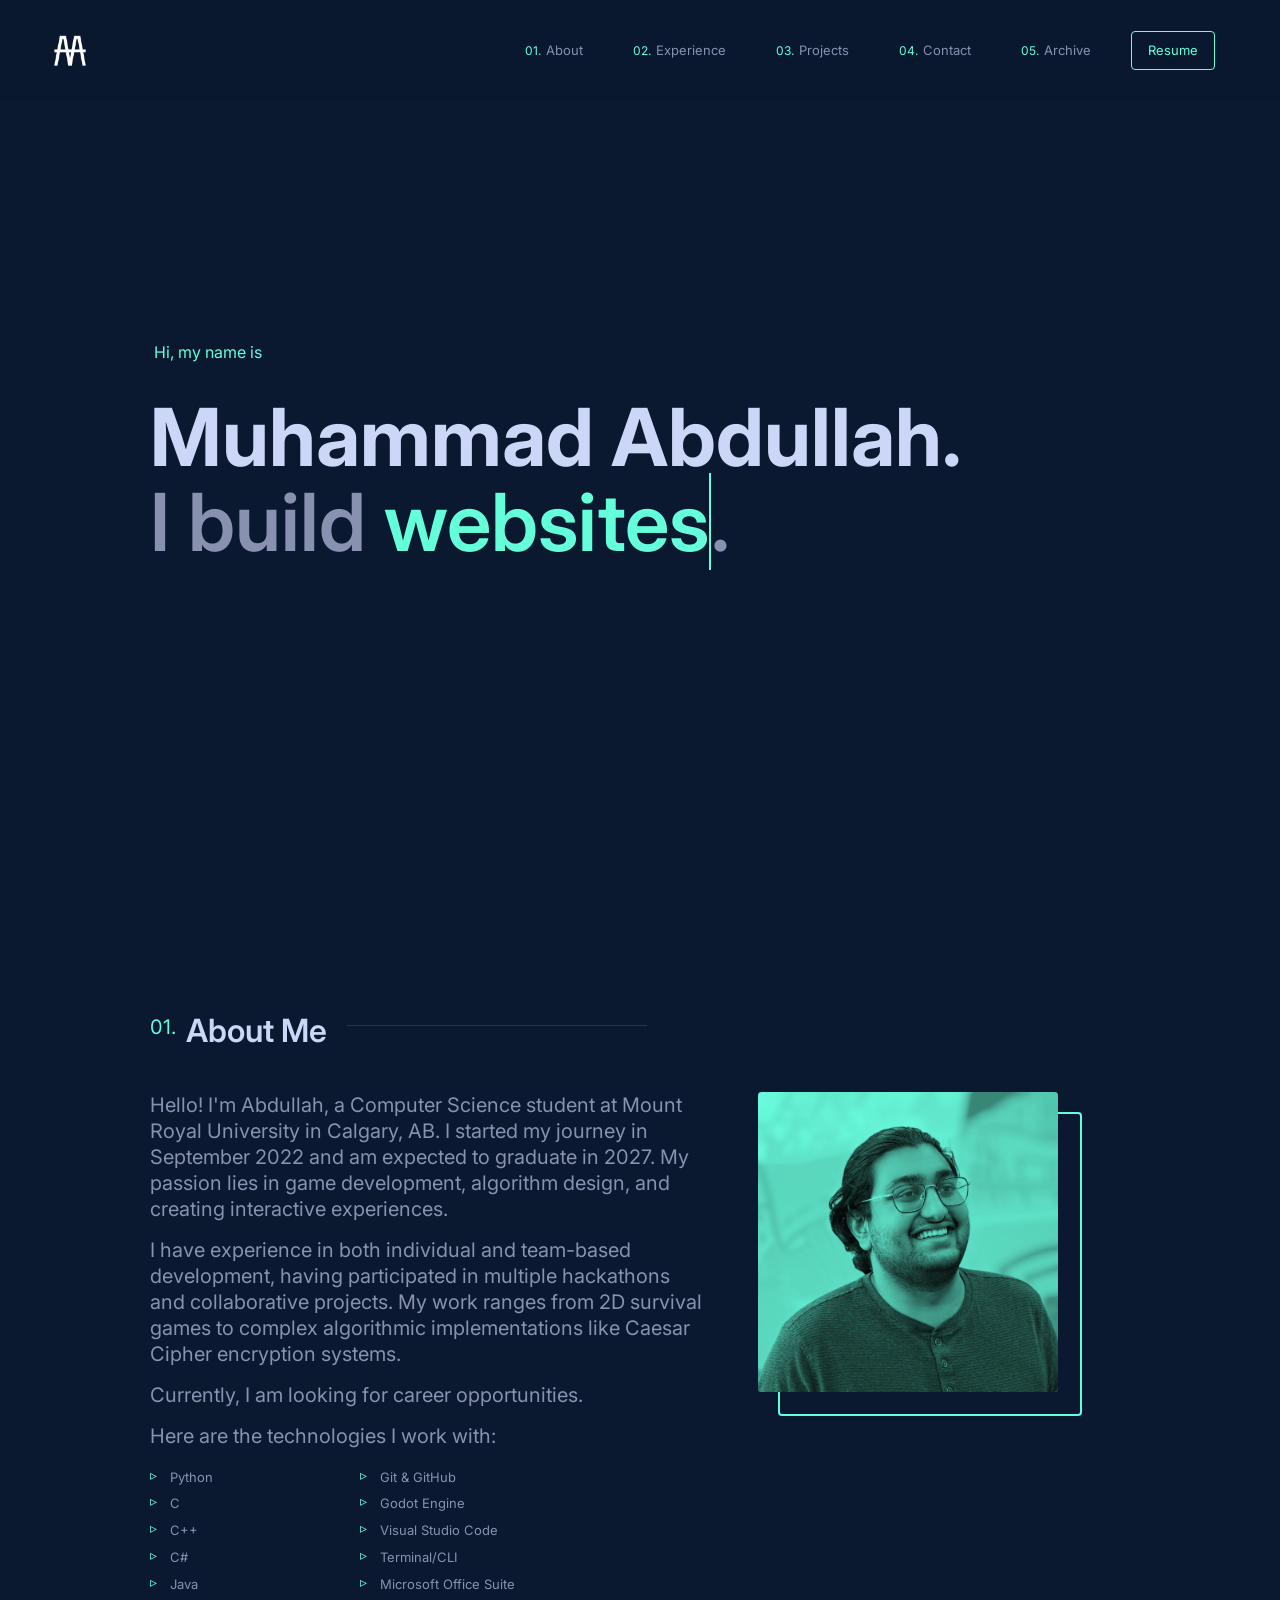
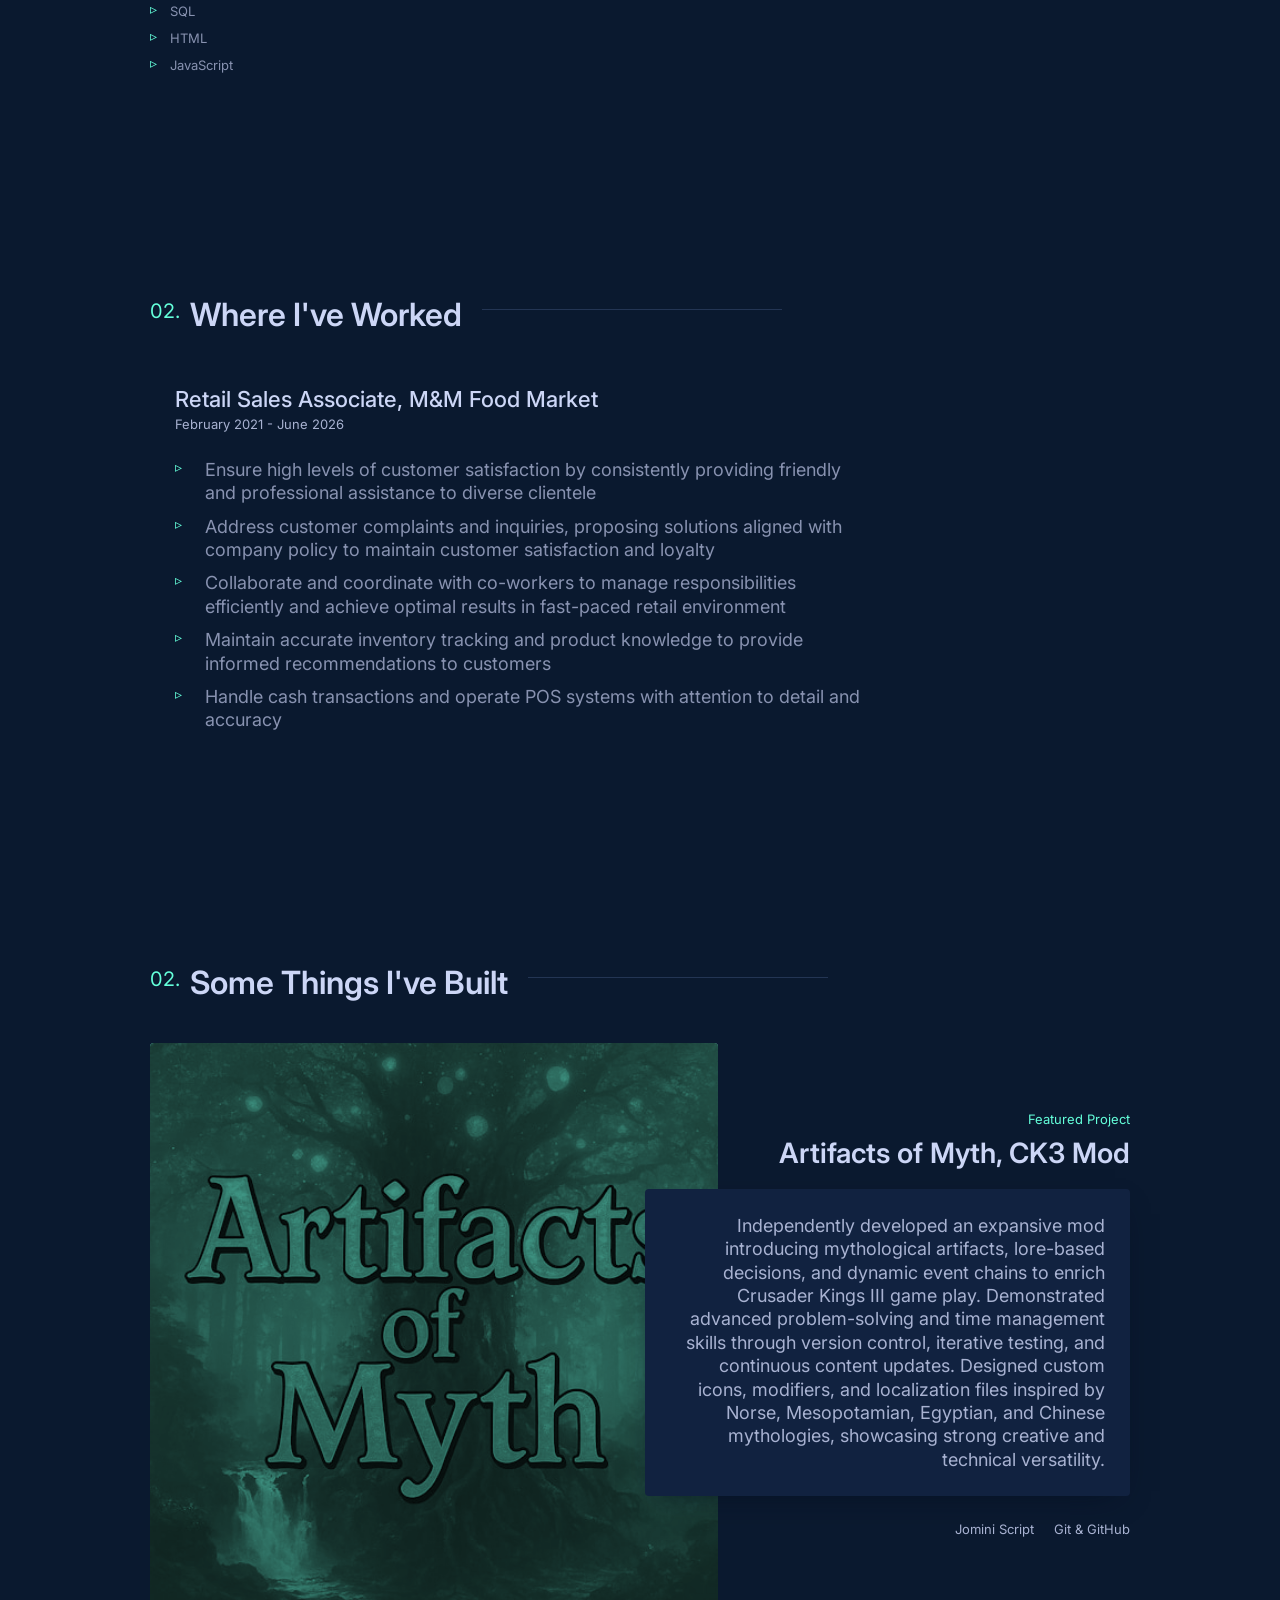
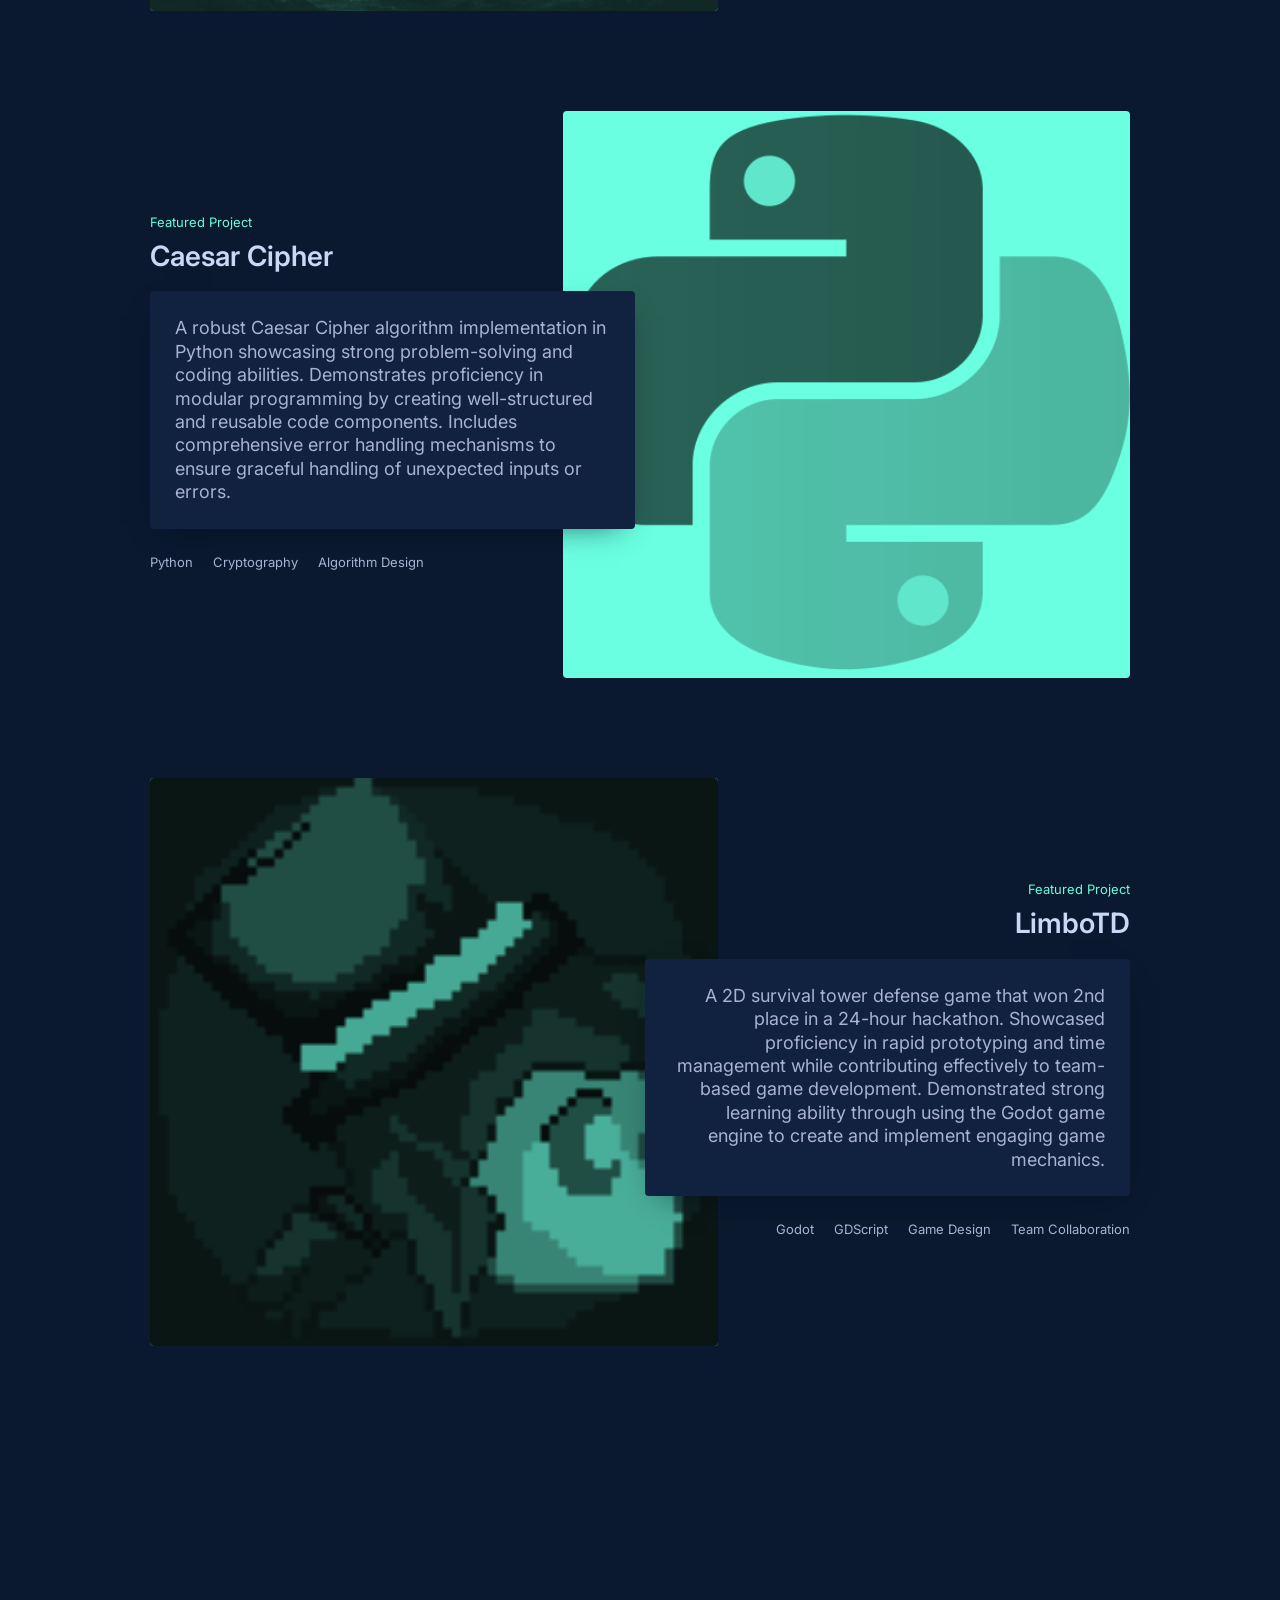
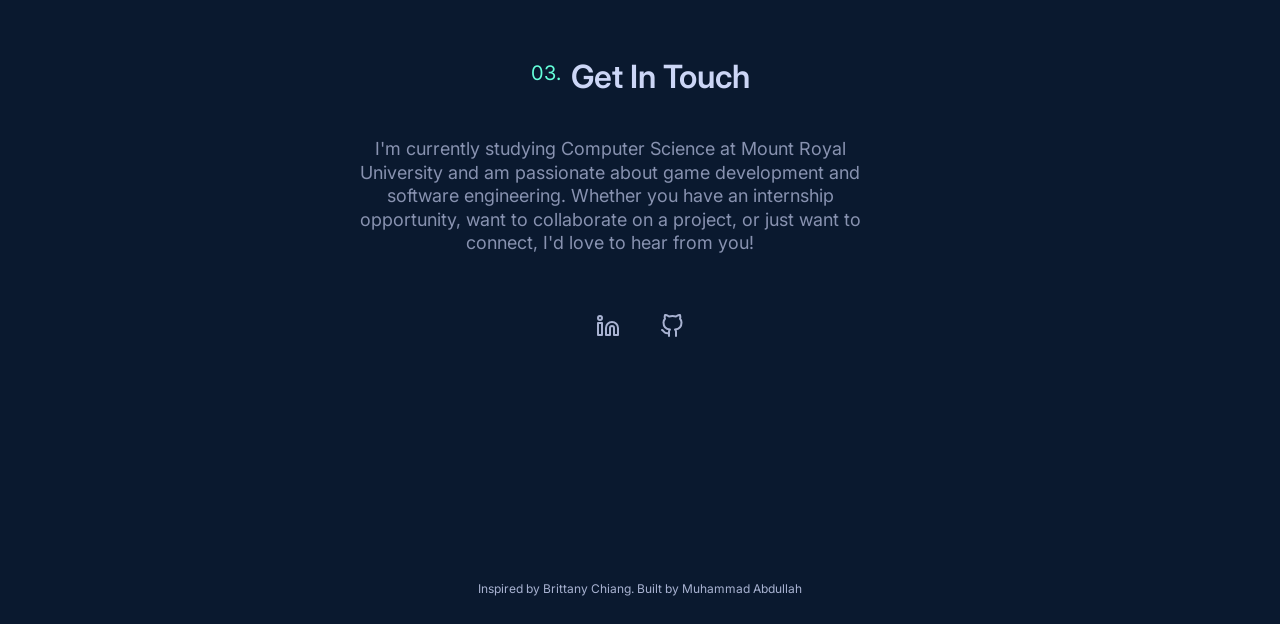
==== commit a229d0c9: "Merge branch 'main' of https://github.com/Atron1792/Portfolio-Website" ====
--- a/index.html
+++ b/index.html
@@ -1,4 +1,3 @@
-
 <!DOCTYPE html>
 <html lang="en">
 <head>
@@ -77,10 +76,13 @@
               <div class="tech-column">
                 <ul>
                   <li>Python</li>
-                  <li>C & C++</li>
+                  <li>C</li>
+                  <li>C++</li>
                   <li>C#</li>
                   <li>Java</li>
                   <li>SQL</li>
+                  <li>HTML</li>
+                  <li>JavaScript</li>
                 </ul>
               </div>
               <div class="tech-column">
@@ -89,7 +91,7 @@
                   <li>Godot Engine</li>
                   <li>Visual Studio Code</li>
                   <li>Terminal/CLI</li>
-                  <li>Game Development</li>
+                  <li>Microsoft Office Suite</li>
                 </ul>
               </div>
             </div>
@@ -135,7 +137,7 @@
     <section id="projects" class="projects">
       <div class="container">
         <div class="section-header">
-          <span class="section-number">03.</span>
+          <span class="section-number">02.</span>
           <h2 class="section-title">Some Things I've Built</h2>
         </div>
         
@@ -223,7 +225,7 @@
     <section id="contact" class="contact">
       <div class="container">
         <div class="section-header">
-          <span class="section-number">04.</span>
+          <span class="section-number">03.</span>
           <h2 class="section-title">Get In Touch</h2>
         </div>
         
@@ -258,6 +260,6 @@
     </div>
   </footer>
 
-  <script type="module" src="script.js?v=20260623"></script>
+  <script src="script.js"></script>
 </body>
 </html>
--- a/style.css
+++ b/style.css
@@ -1,4 +1,3 @@
-
 /* Custom Properties */
 :root {
   --navy: #0a192f;
@@ -31,18 +30,8 @@
   --nav-height: 100px;
   --nav-scroll-height: 70px;
 
-  --tab-height: 42px;
-  --tab-width: 120px;
-
   --easing: cubic-bezier(0.645, 0.045, 0.355, 1);
   --transition: all 0.25s cubic-bezier(0.645, 0.045, 0.355, 1);
-
-  --hamburger-width: 30px;
-
-  --ham-before: top 0.1s ease-in 0.25s, opacity 0.1s ease-in;
-  --ham-before-active: top 0.1s ease-out, opacity 0.1s ease-out 0.12s;
-  --ham-after: bottom 0.1s ease-in 0.25s, transform 0.22s cubic-bezier(0.55, 0.055, 0.675, 0.19);
-  --ham-after-active: bottom 0.1s ease-out, transform 0.22s cubic-bezier(0.215, 0.61, 0.355, 1) 0.12s;
 }
 
 /* Reset and Base Styles */
@@ -287,36 +276,6 @@
   50% { border-right-color: transparent; }
 }
 
-.hero-description {
-  margin: 20px 0 0;
-  max-width: 540px;
-  color: var(--slate);
-  font-size: var(--fz-xl);
-}
-
-.cta-button {
-  color: var(--green);
-  background-color: transparent;
-  border: 1px solid var(--green);
-  border-radius: var(--border-radius);
-  padding: 1.25rem 1.75rem;
-  font-size: var(--fz-sm);
-  font-family: var(--font-mono);
-  line-height: 1;
-  text-decoration: none;
-  cursor: pointer;
-  transition: var(--transition);
-  margin-top: 50px;
-  display: inline-block;
-}
-
-.cta-button:hover,
-.cta-button:focus,
-.cta-button:active {
-  background-color: var(--green-tint);
-  outline: none;
-}
-
 /* Section Styles */
 section {
   margin: 0 auto;
@@ -826,35 +785,11 @@
   display: none;
 }
 
-
-
 .contact-content p {
   color: var(--slate);
   margin: 0 0 50px;
   max-width: 540px;
   font-size: var(--fz-lg);
-}
-
-.contact-button {
-  color: var(--green);
-  background-color: transparent;
-  border: 1px solid var(--green);
-  border-radius: var(--border-radius);
-  padding: 1.25rem 1.75rem;
-  font-size: var(--fz-sm);
-  font-family: var(--font-mono);
-  line-height: 1;
-  text-decoration: none;
-  cursor: pointer;
-  transition: var(--transition);
-  display: inline-block;
-}
-
-.contact-button:hover,
-.contact-button:focus,
-.contact-button:active {
-  background-color: var(--green-tint);
-  outline: none;
 }
 
 .contact-social {
@@ -1019,10 +954,6 @@
   .hero-title {
     font-size: clamp(35px, 8vw, 65px);
   }
-  
-  .hero-description {
-    font-size: var(--fz-lg);
-  }
 
   .about-content {
     display: block;
@@ -1037,32 +968,6 @@
   .tech-list {
     grid-template-columns: 1fr 1fr;
     gap: 0px 20px;
-  }
-
-  .experience-tabs {
-    display: flex;
-    overflow-x: auto;
-    width: calc(100% + 80px);
-    padding-left: 40px;
-    margin-left: -40px;
-    margin-bottom: 30px;
-    flex-direction: row;
-  }
-
-  .tab-button {
-    border-left: 0;
-    border-bottom: 2px solid var(--lightest-navy);
-    min-width: 120px;
-    padding: 0 15px 2px;
-    height: var(--tab-height);
-  }
-
-  .tab-button.active {
-    border-bottom-color: var(--green);
-  }
-
-  .experience-panels {
-    margin-left: 0;
   }
 
   .project {
@@ -1149,16 +1054,6 @@
     margin: 0 0 20px 2px;
   }
   
-  .hero-description {
-    font-size: var(--fz-md);
-    max-width: 100%;
-  }
-  
-  .cta-button {
-    padding: 1rem 1.5rem;
-    margin-top: 40px;
-  }
-  
   section {
     padding: 80px 0;
   }
@@ -1176,18 +1071,6 @@
     gap: 5px;
   }
   
-  .experience-tabs {
-    width: calc(100% + 50px);
-    padding-left: 25px;
-    margin-left: -25px;
-  }
-  
-  .tab-button {
-    min-width: 100px;
-    padding: 0 10px 2px;
-    font-size: var(--fz-xxs);
-  }
-  
   .project {
     padding: 1.5rem 1rem;
     margin-bottom: 40px;
@@ -1202,11 +1085,6 @@
     font-size: var(--fz-xxs);
   }
   
-  .contact-button {
-    padding: 1rem 1.25rem;
-    font-size: var(--fz-xs);
-  }
-  
   .contact-social {
     gap: 15px;
   }
@@ -1231,15 +1109,6 @@
     font-size: clamp(28px, 10vw, 50px);
   }
   
-  .hero-description {
-    font-size: var(--fz-sm);
-  }
-  
-  .cta-button {
-    padding: 0.875rem 1rem;
-    font-size: var(--fz-xxs);
-  }
-  
   section {
     padding: 60px 0;
   }
@@ -1266,14 +1135,6 @@
     margin-bottom: 8px;
   }
   
-  .tab-panel h3 {
-    font-size: var(--fz-xl);
-  }
-  
-  .tab-panel ul {
-    font-size: var(--fz-md);
-  }
-  
   .project-title {
     font-size: clamp(18px, 5vw, 22px);
     margin: 0 0 15px;
@@ -1310,15 +1171,4 @@
   .project {
     padding: 1rem 0.75rem;
   }
-  
-  .experience-tabs {
-    width: calc(100% + 20px);
-    padding-left: 10px;
-    margin-left: -10px;
-  }
-  
-  .tab-button {
-    min-width: 80px;
-    padding: 0 8px 2px;
-  }
-}
+}
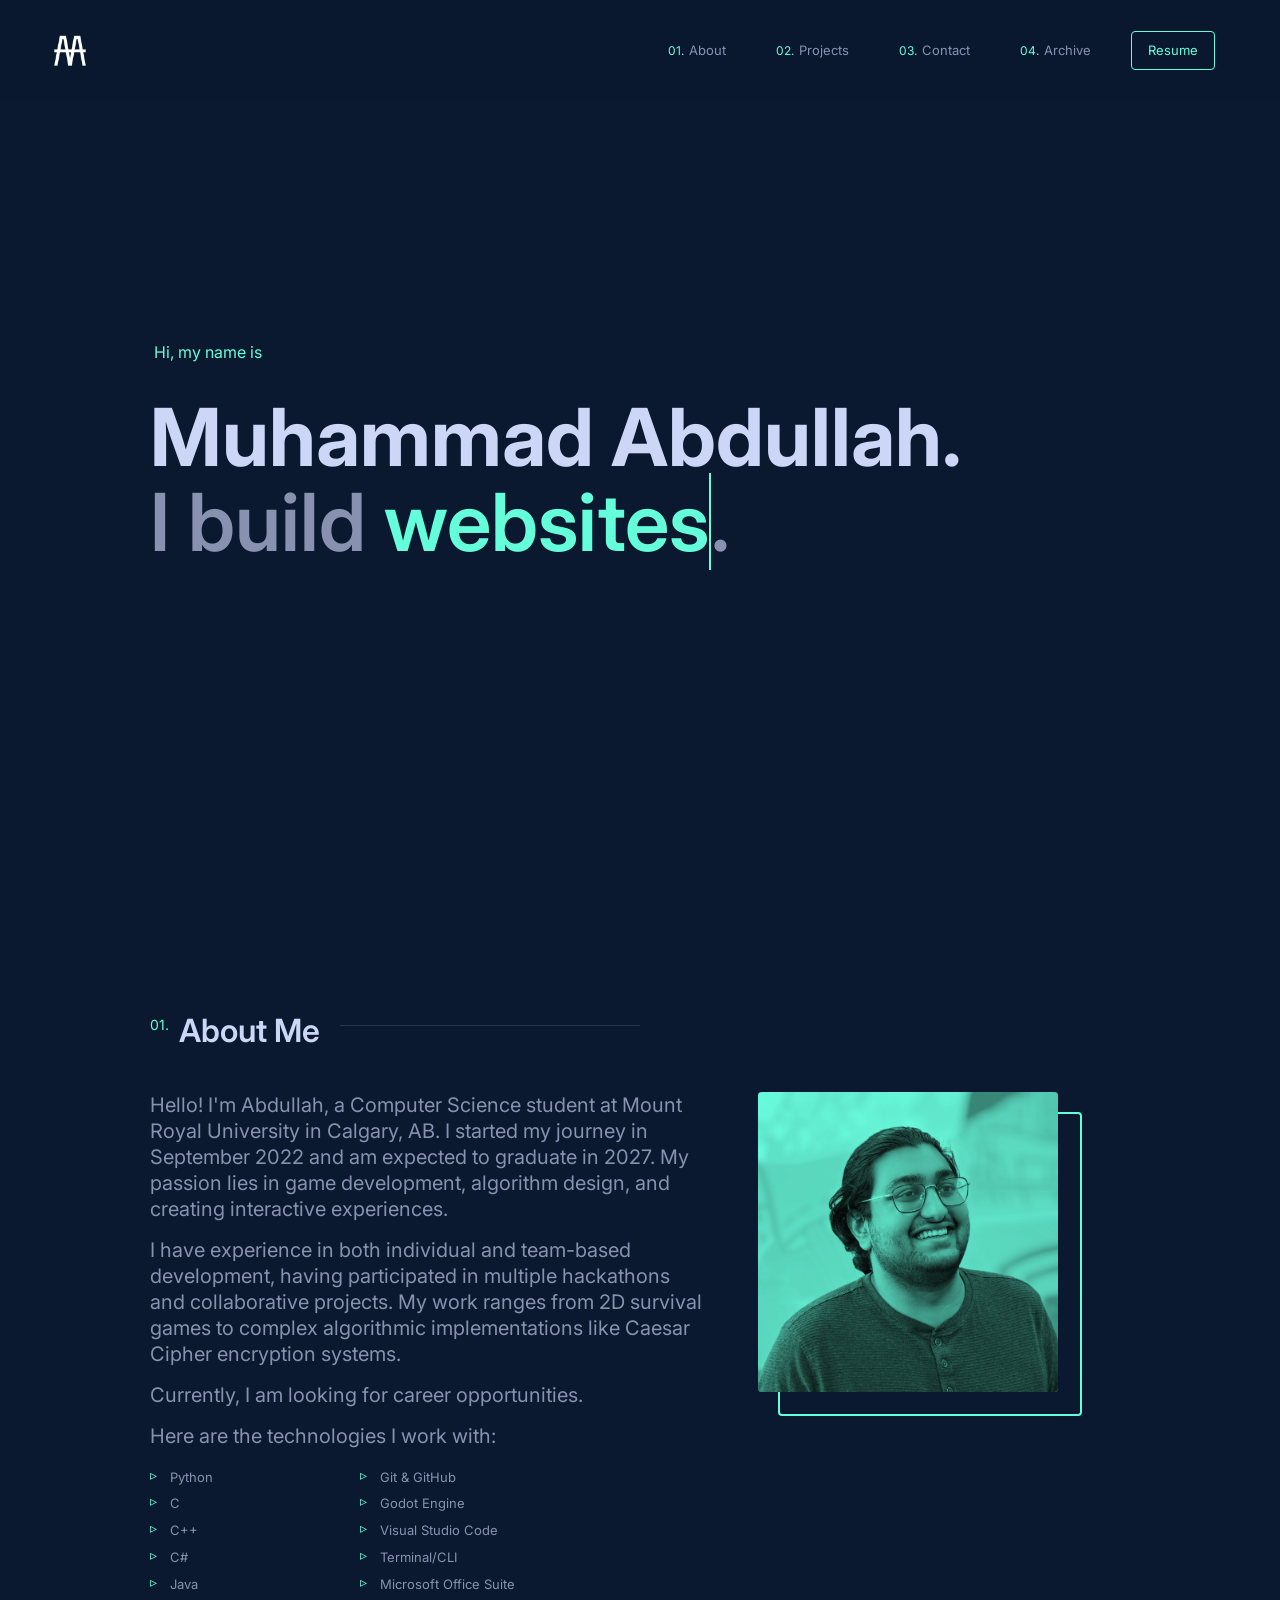
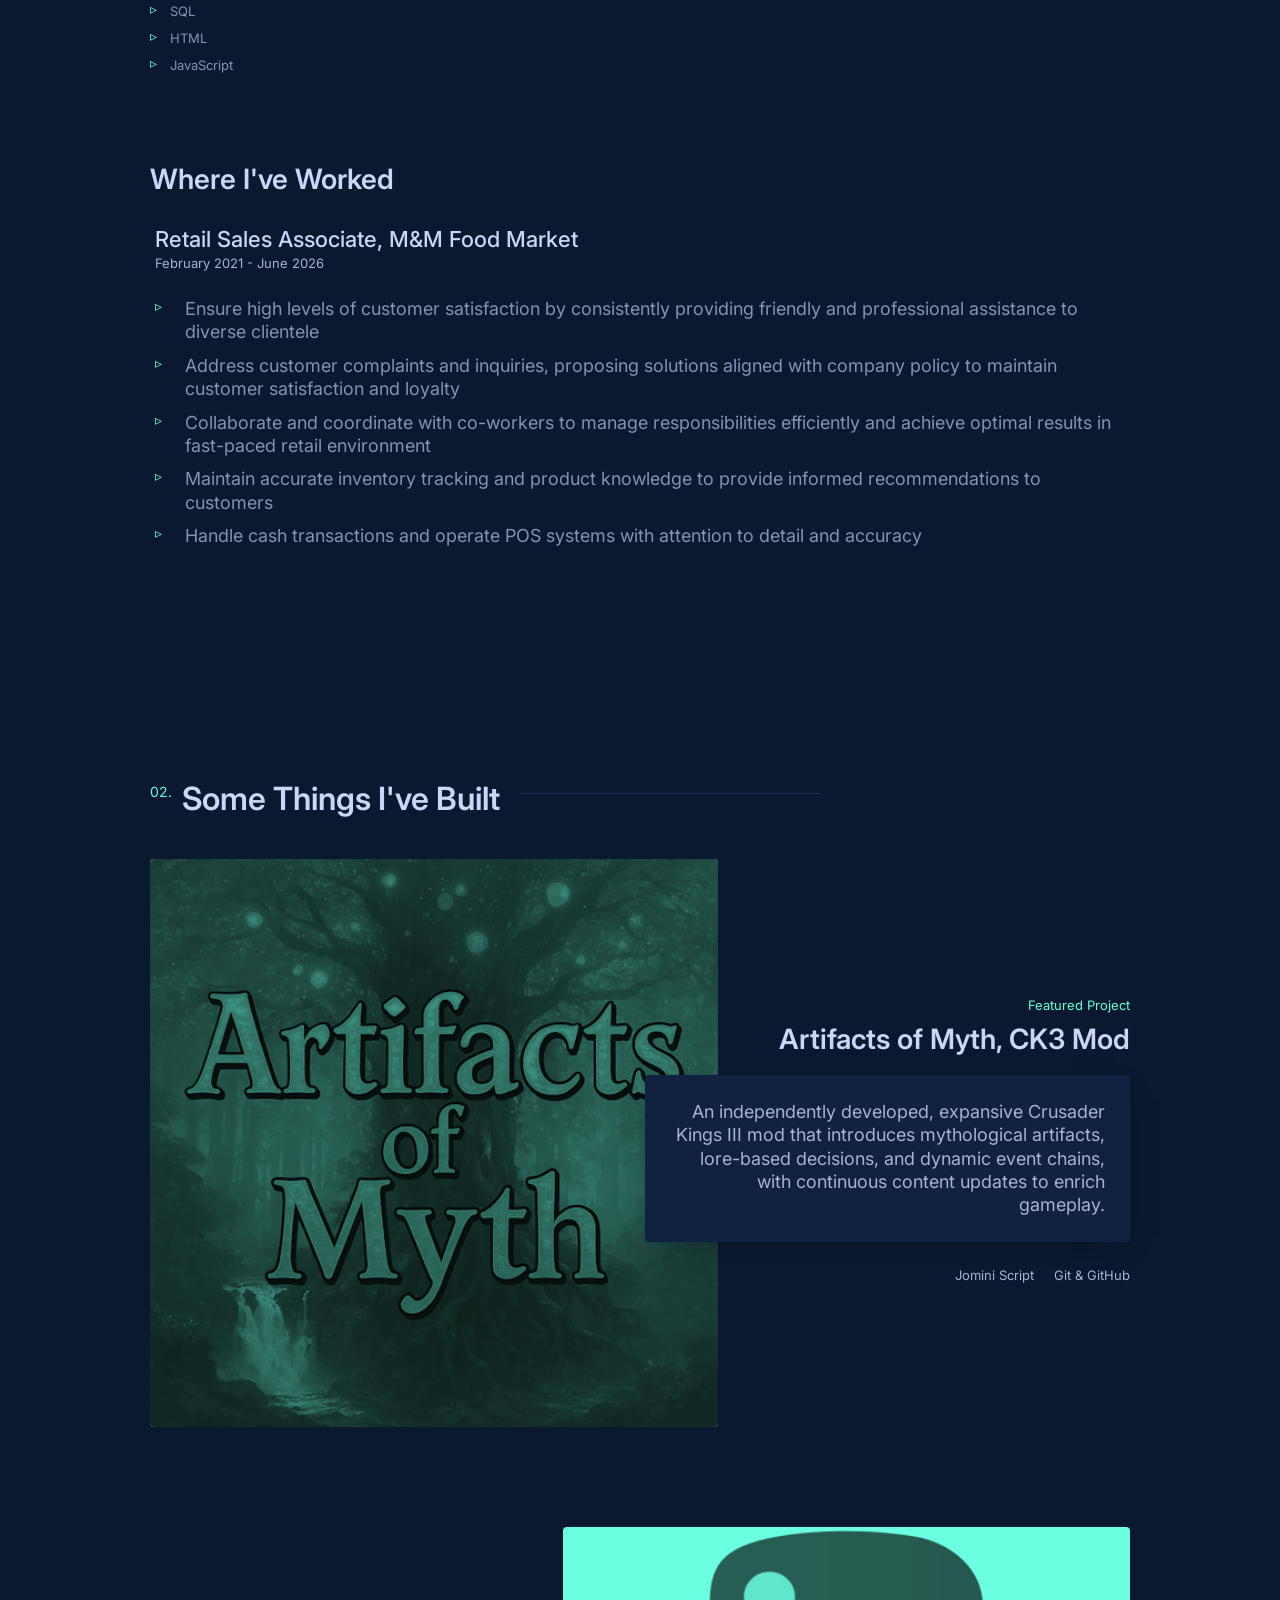
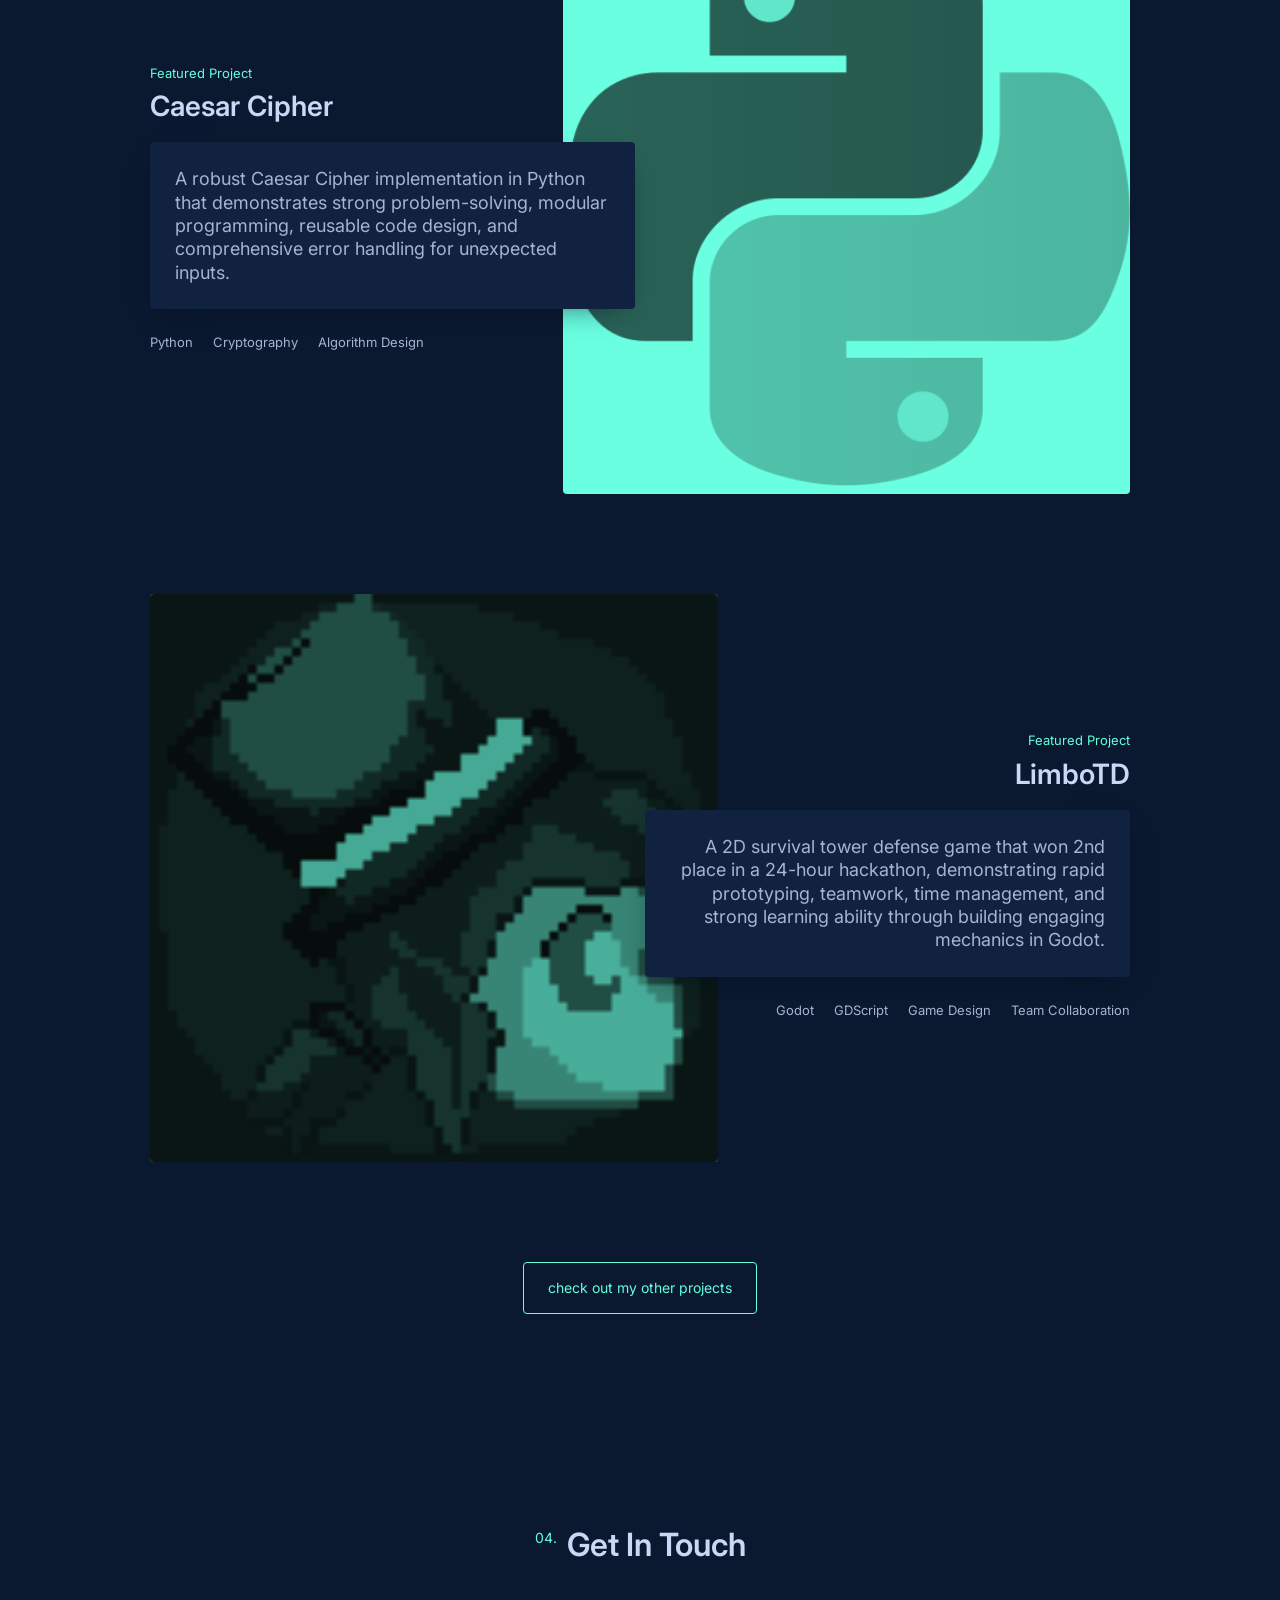
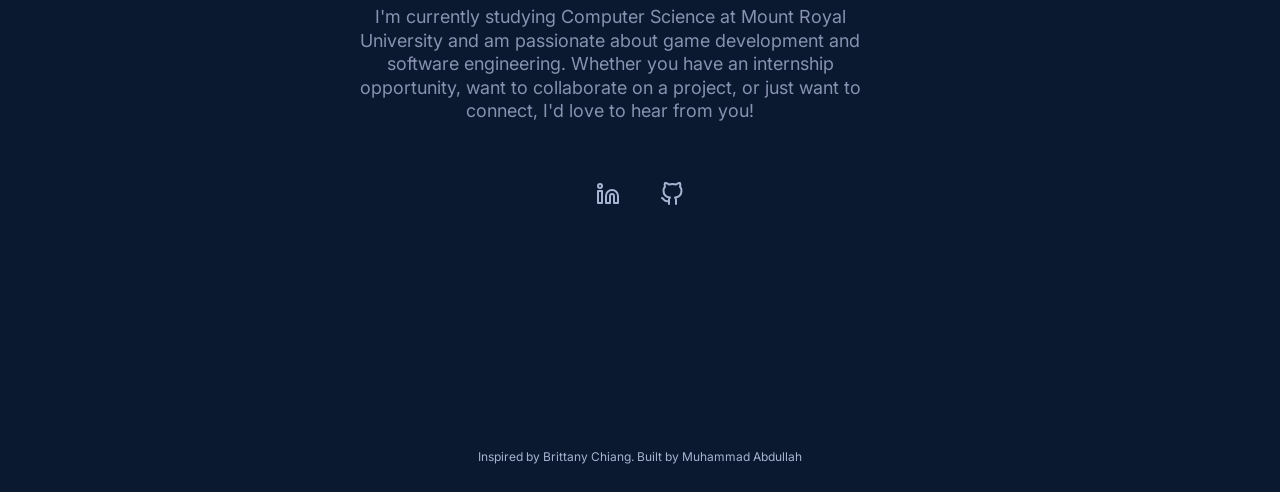
==== commit cdc4499d: "front page layout changes, more clean up" ====
--- a/index.html
+++ b/index.html
@@ -19,16 +19,15 @@
   <!-- Fixed Navigation -->
   <nav class="navbar">
     <div class="nav-logo">
-      <a href="./">
+      <a href="/">
         <img src="/assets/logo.png" alt="MA Logo" class="logo-image" width="512" height="512" />
       </a>
     </div>
     <div class="nav-menu">
-      <a href="./#about" data-number="01.">About</a>
-      <a href="./#experience" data-number="02.">Experience</a>
-      <a href="./#projects" data-number="03.">Projects</a>
-      <a href="./#contact" data-number="04.">Contact</a>
-      <a href="archive.html" data-number="05.">Archive</a>
+      <a href="/#about" data-number="01.">About</a>
+      <a href="/#projects" data-number="02.">Projects</a>
+      <a href="/#contact" data-number="03.">Contact</a>
+      <a href="archive.html" data-number="04.">Archive</a>
       <a href="/assets/resume.pdf" target="_blank" class="resume-link">Resume</a>
     </div>
     <div class="nav-toggle">
@@ -37,13 +36,13 @@
       <span></span>
     </div>
   </nav>
-
+  
   <main>
     <!-- Hero Section -->
     <section id="home" class="hero">
       <div class="hero-content">
         <p class="hero-greeting">Hi, my name is</p>
-        <h1 class="hero-name">Muhammad Abdullah.</h1>
+        <h1 class="hero-name u-title-xl">Muhammad Abdullah.</h1>
         <h2 class="hero-title">I build <span class="typewriter">websites</span>.</h2>
       </div>
     </section>
@@ -104,32 +103,21 @@
           </div>
         </div>
       </div>
-    </section>
-
+      
     <!-- Experience Section -->
-    <section id="experience" class="experience">
-      <div class="container">
-        <div class="section-header">
-          <span class="section-number">02.</span>
-          <h2 class="section-title">Where I've Worked</h2>
-        </div>
-        
-        <div class="experience-content">
-    
-          <div class="experience-panels">
-            <div class="tab-panel active" id="mm">
-              <h3>Retail Sales Associate, M&M Food Market</h3>
-              <p class="job-range">February 2021 - June 2026</p>
-              <ul>
-                <li>Ensure high levels of customer satisfaction by consistently providing friendly and professional assistance to diverse clientele</li>
-                <li>Address customer complaints and inquiries, proposing solutions aligned with company policy to maintain customer satisfaction and loyalty</li>
-                <li>Collaborate and coordinate with co-workers to manage responsibilities efficiently and achieve optimal results in fast-paced retail environment</li>
-                <li>Maintain accurate inventory tracking and product knowledge to provide informed recommendations to customers</li>
-                <li>Handle cash transactions and operate POS systems with attention to detail and accuracy</li>
-              </ul>
-            </div>
-          </div>
-        </div>
+      <div class="experience-container">
+        <h3 class="experience-title">Where I've Worked</h3> 
+          <div class="tab-panel active" id="mm">
+            <h3>Retail Sales Associate, M&M Food Market</h3>
+            <p class="job-range">February 2021 - June 2026</p>
+            <ul>
+              <li>Ensure high levels of customer satisfaction by consistently providing friendly and professional assistance to diverse clientele</li>
+              <li>Address customer complaints and inquiries, proposing solutions aligned with company policy to maintain customer satisfaction and loyalty</li>
+              <li>Collaborate and coordinate with co-workers to manage responsibilities efficiently and achieve optimal results in fast-paced retail environment</li>
+              <li>Maintain accurate inventory tracking and product knowledge to provide informed recommendations to customers</li>
+              <li>Handle cash transactions and operate POS systems with attention to detail and accuracy</li>
+            </ul>
+          </div>
       </div>
     </section>
 
@@ -148,11 +136,7 @@
               <h3 class="project-title">Artifacts of Myth, CK3 Mod</h3>
               <div class="project-description">
                 <p>
-                  Independently developed an expansive mod introducing mythological artifacts, lore-based decisions, 
-                  and dynamic event chains to enrich Crusader Kings III game play. Demonstrated advanced problem-solving
-                  and time management skills through version control, iterative testing, and continuous content updates.
-                  Designed custom icons, modifiers, and localization files inspired by Norse, Mesopotamian, Egyptian, 
-                  and Chinese mythologies, showcasing strong creative and technical versatility.
+                  An independently developed, expansive Crusader Kings III mod that introduces mythological artifacts, lore-based decisions, and dynamic event chains, with continuous content updates to enrich gameplay.
                 </p>
               </div>
               <ul class="project-tech-list">
@@ -173,10 +157,7 @@
               <h3 class="project-title">Caesar Cipher</h3>
               <div class="project-description">
                 <p>
-                  A robust Caesar Cipher algorithm implementation in Python showcasing strong problem-solving 
-                  and coding abilities. Demonstrates proficiency in modular programming by creating 
-                  well-structured and reusable code components. Includes comprehensive error handling 
-                  mechanisms to ensure graceful handling of unexpected inputs or errors.
+                  A robust Caesar Cipher implementation in Python that demonstrates strong problem-solving, modular programming, reusable code design, and comprehensive error handling for unexpected inputs.
                 </p>
               </div>
               <ul class="project-tech-list">
@@ -198,10 +179,7 @@
               <h3 class="project-title">LimboTD</h3>
               <div class="project-description">
                 <p>
-                  A 2D survival tower defense game that won 2nd place in a 24-hour hackathon. Showcased 
-                  proficiency in rapid prototyping and time management while contributing effectively to 
-                  team-based game development. Demonstrated strong learning ability through using the Godot 
-                  game engine to create and implement engaging game mechanics.
+                  A 2D survival tower defense game that won 2nd place in a 24-hour hackathon, demonstrating rapid prototyping, teamwork, time management, and strong learning ability through building engaging mechanics in Godot.
                 </p>
               </div>
               <ul class="project-tech-list">
@@ -218,6 +196,10 @@
             </div>
           </div>
         </div>
+
+        <div class="projects-archive-cta">
+          <a href="archive.html" class="projects-archive-button">check out my other projects</a>
+        </div>
       </div>
     </section>
 
@@ -225,7 +207,7 @@
     <section id="contact" class="contact">
       <div class="container">
         <div class="section-header">
-          <span class="section-number">03.</span>
+          <span class="section-number">04.</span>
           <h2 class="section-title">Get In Touch</h2>
         </div>
         
--- a/style.css
+++ b/style.css
@@ -11,8 +11,6 @@
   --white: #e6f1ff;
   --green: #64ffda;
   --green-tint: rgba(100, 255, 218, 0.1);
-  --pink: #f57dff;
-  --blue: #57cbff;
 
   --font-sans: 'Inter', system-ui, sans-serif;
   --font-mono: 'Inter', system-ui, sans-serif;
@@ -30,7 +28,6 @@
   --nav-height: 100px;
   --nav-scroll-height: 70px;
 
-  --easing: cubic-bezier(0.645, 0.045, 0.355, 1);
   --transition: all 0.25s cubic-bezier(0.645, 0.045, 0.355, 1);
 }
 
@@ -59,6 +56,44 @@
   font-family: var(--font-sans);
   font-size: var(--fz-xl);
   line-height: 1.3;
+}
+
+/* Utilities */
+.u-title-xl {
+  font-size: clamp(40px, 8vw, 80px);
+  color: var(--lightest-slate);
+}
+
+.u-mono {
+  font-family: var(--font-mono);
+}
+
+.u-meta-sm {
+  font-size: var(--fz-xs);
+}
+
+.u-meta-xs {
+  font-size: var(--fz-xxs);
+}
+
+.u-icon-links {
+  display: flex;
+  gap: 10px;
+  align-items: center;
+}
+
+.u-icon-links a {
+  color: var(--light-slate);
+  transition: var(--transition);
+}
+
+.u-icon-links a:hover {
+  color: var(--green);
+}
+
+.u-icon-links svg {
+  width: 16px;
+  height: 16px;
 }
 
 ::selection {
@@ -253,8 +288,6 @@
 
 .hero-name {
   margin: 0;
-  font-size: clamp(40px, 8vw, 80px);
-  color: var(--lightest-slate);
   line-height: 1.1;
 }
 
@@ -295,11 +328,12 @@
 
 .section-number {
   position: relative;
-  bottom: 4px;
+  top: -0.45em;
   margin-right: 10px;
   color: var(--green);
   font-family: var(--font-mono);
-  font-size: clamp(var(--fz-md), 3vw, var(--fz-xl));
+  font-size: clamp(var(--fz-xs), 2vw, var(--fz-sm));
+  line-height: 1;
   font-weight: 400;
 }
 
@@ -463,54 +497,20 @@
 }
 
 /* Experience Section */
+.experience-container {
+  margin-top: 80px;
+}
+
+.experience-title {
+  color: var(--lightest-slate);
+  font-size: clamp(24px, 5vw, 28px);
+  margin: 0 0 20px;
+  font-weight: 600;
+  line-height: 1.1;
+}
+
 .experience-content {
   max-width: 700px;
-}
-
-.experience-tabs {
-  position: relative;
-  z-index: 3;
-  width: max-content;
-  padding: 0;
-  margin: 0;
-  list-style: none;
-  display: flex;
-  flex-direction: column;
-}
-
-.tab-button {
-  text-decoration: none;
-  text-decoration-skip-ink: auto;
-  position: relative;
-  transition: var(--transition);
-  display: flex;
-  align-items: center;
-  width: 100%;
-  height: var(--tab-height);
-  padding: 0 20px 2px;
-  border: none;
-  border-left: 2px solid var(--lightest-navy);
-  background-color: transparent;
-  color: var(--slate);
-  font-family: var(--font-mono);
-  font-size: var(--fz-xs);
-  text-align: left;
-  white-space: nowrap;
-  cursor: pointer;
-}
-
-.tab-button:hover,
-.tab-button:active,
-.tab-button:focus {
-  color: var(--green);
-  outline: 0;
-  border-left-color: var(--green);
-  background-color: var(--light-navy);
-}
-
-.tab-button.active {
-  color: var(--green);
-  border-left-color: var(--green);
 }
 
 .experience-panels {
@@ -539,10 +539,6 @@
   color: var(--lightest-slate);
 }
 
-.tab-panel .company {
-  color: var(--green);
-}
-
 .job-range {
   margin-bottom: 25px;
   color: var(--light-slate);
@@ -639,23 +635,6 @@
   margin: 0 0 20px;
   font-weight: 600;
   line-height: 1.1;
-}
-
-.project-title a {
-  position: static;
-  color: inherit;
-  text-decoration: none;
-}
-
-.project-title a::before {
-  content: '';
-  display: block;
-  position: absolute;
-  z-index: 0;
-  width: 100%;
-  height: 100%;
-  top: 0;
-  left: 0;
 }
 
 .project-description {
@@ -690,34 +669,6 @@
   font-family: var(--font-mono);
   font-size: var(--fz-xs);
   white-space: nowrap;
-}
-
-.project-links {
-  display: flex;
-  align-items: center;
-  position: relative;
-  margin-top: 10px;
-  margin-left: -10px;
-  color: var(--lightest-slate);
-}
-
-.project-links a {
-  display: flex;
-  justify-content: center;
-  align-items: center;
-  padding: 10px;
-  color: var(--lightest-slate);
-  transition: var(--transition);
-}
-
-.project-links a:hover,
-.project-links a:focus {
-  color: var(--green);
-}
-
-.project-links svg {
-  width: 20px;
-  height: 20px;
 }
 
 .project-image {
@@ -768,6 +719,109 @@
 .project-image a:hover img {
   filter: none;
   mix-blend-mode: normal;
+}
+
+.projects-archive-cta {
+  display: flex;
+  justify-content: center;
+  margin-top: 40px;
+}
+
+.projects-archive-button {
+  display: inline-flex;
+  align-items: center;
+  justify-content: center;
+  padding: 1rem 1.5rem;
+  border: 1px solid var(--green);
+  border-radius: var(--border-radius);
+  color: var(--green);
+  font-family: var(--font-mono);
+  font-size: var(--fz-sm);
+  text-decoration: none;
+  transition: var(--transition);
+}
+
+.projects-archive-button:hover,
+.projects-archive-button:focus {
+  background-color: var(--green-tint);
+  outline: none;
+}
+
+/* Archive Page */
+.archive-container {
+  max-width: 1000px;
+  margin: 0 auto;
+  padding: 150px 25px 100px;
+}
+
+.archive-header {
+  text-align: center;
+  margin-bottom: 100px;
+}
+
+.archive-title {
+  margin: 0 0 20px;
+}
+
+.archive-subtitle {
+  color: var(--green);
+  font-family: var(--font-mono);
+  font-size: var(--fz-md);
+  font-weight: 400;
+}
+
+.archive-table {
+  width: 100%;
+  border-collapse: collapse;
+}
+
+.archive-table thead th {
+  padding: 10px;
+  text-align: left;
+  color: var(--lightest-slate);
+  font-size: var(--fz-sm);
+  font-weight: 600;
+}
+
+.archive-table tbody tr {
+  border-bottom: 1px solid var(--lightest-navy);
+  transition: var(--transition);
+}
+
+.archive-table tbody tr:hover {
+  background-color: var(--lightest-navy);
+}
+
+.archive-table tbody td {
+  padding: 15px 10px;
+  font-size: var(--fz-sm);
+  vertical-align: top;
+}
+
+.archive-table .project-year {
+  color: var(--green);
+}
+
+.archive-table .project-title {
+  color: var(--lightest-slate);
+  font-size: var(--fz-lg);
+  font-weight: 600;
+}
+
+.archive-table .project-company {
+  color: var(--light-slate);
+  font-size: var(--fz-xs);
+}
+
+.archive-table .project-tech {
+  color: var(--light-slate);
+}
+
+.archive-page .navbar,
+.archive-page .navbar.scrolled {
+  background-color: rgba(10, 25, 47, 0.98);
+  -webkit-backdrop-filter: none;
+  backdrop-filter: none;
 }
 
 /* Contact Section */
@@ -884,6 +938,24 @@
 @media (max-width: 768px) {
   main {
     padding: 0 40px;
+  }
+
+  .archive-table thead {
+    display: none;
+  }
+
+  .archive-table tbody tr {
+    display: block;
+    margin-bottom: 30px;
+    padding: 20px;
+    border: 1px solid var(--lightest-navy);
+    border-radius: var(--border-radius);
+  }
+
+  .archive-table tbody td {
+    display: block;
+    padding: 5px 0;
+    border: none;
   }
 
   .navbar {
@@ -971,13 +1043,20 @@
   }
 
   .project {
+    --project-card-padding-y: 2rem;
+    --project-card-padding-x: 1.5rem;
+    --project-card-margin-bottom: 50px;
+    --project-description-size: var(--fz-md);
+    --project-tech-item-margin: 0 20px 5px 0;
+    --project-tech-item-size: var(--fz-xs);
+
     box-shadow: 0 10px 30px -15px var(--navy-shadow);
     transition: var(--transition);
     display: block;
     background-color: var(--light-navy);
-    padding: 2rem 1.5rem;
+    padding: var(--project-card-padding-y) var(--project-card-padding-x);
     border-radius: var(--border-radius);
-    margin-bottom: 50px;
+    margin-bottom: var(--project-card-margin-bottom);
   }
 
   .project:hover {
@@ -992,16 +1071,7 @@
   .project:nth-of-type(odd) .project-content,
   .project:nth-of-type(even) .project-content {
     grid-column: 1 / -1;
-    padding: 0;
     text-align: left;
-  }
-
-  .project:nth-of-type(odd) .project-tech-list {
-    justify-content: flex-start;
-  }
-
-  .project:nth-of-type(odd) .project-tech-list li {
-    margin: 0 20px 5px 0;
   }
 
   .project-image {
@@ -1012,7 +1082,7 @@
     padding: 0;
     background-color: transparent;
     box-shadow: none;
-    font-size: var(--fz-md);
+    font-size: var(--project-description-size);
   }
 
   .project-description:hover {
@@ -1072,8 +1142,11 @@
   }
   
   .project {
-    padding: 1.5rem 1rem;
-    margin-bottom: 40px;
+    --project-card-padding-y: 1.5rem;
+    --project-card-padding-x: 1rem;
+    --project-card-margin-bottom: 40px;
+    --project-tech-item-margin: 0 15px 8px 0;
+    --project-tech-item-size: var(--fz-xxs);
   }
   
   .project-tech-list {
@@ -1081,8 +1154,8 @@
   }
   
   .project-tech-list li {
-    margin: 0 15px 8px 0;
-    font-size: var(--fz-xxs);
+    margin: var(--project-tech-item-margin);
+    font-size: var(--project-tech-item-size);
   }
   
   .contact-social {
@@ -1140,8 +1213,8 @@
     margin: 0 0 15px;
   }
   
-  .project-description {
-    font-size: var(--fz-sm);
+  .project {
+    --project-description-size: var(--fz-sm);
   }
   
   .contact-content p {
@@ -1169,6 +1242,7 @@
   }
   
   .project {
-    padding: 1rem 0.75rem;
-  }
-}
+    --project-card-padding-y: 1rem;
+    --project-card-padding-x: 0.75rem;
+  }
+}
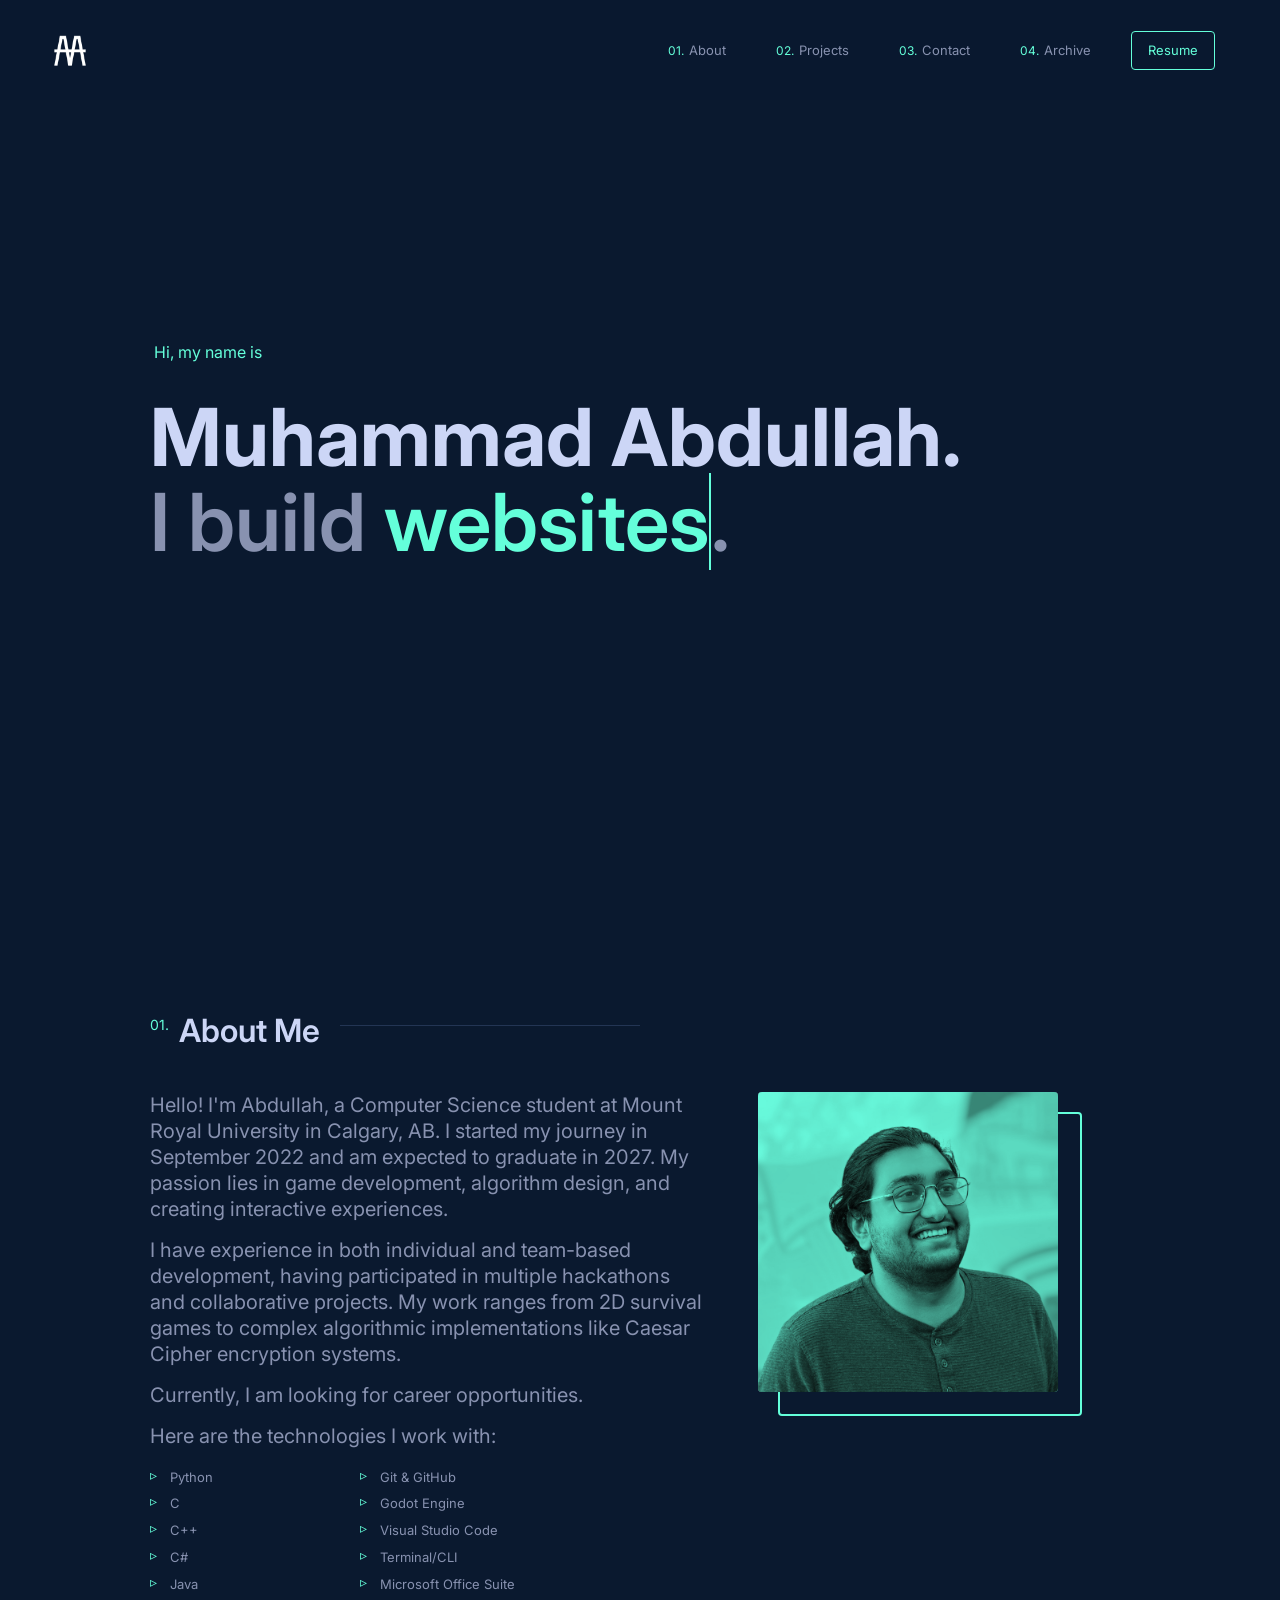
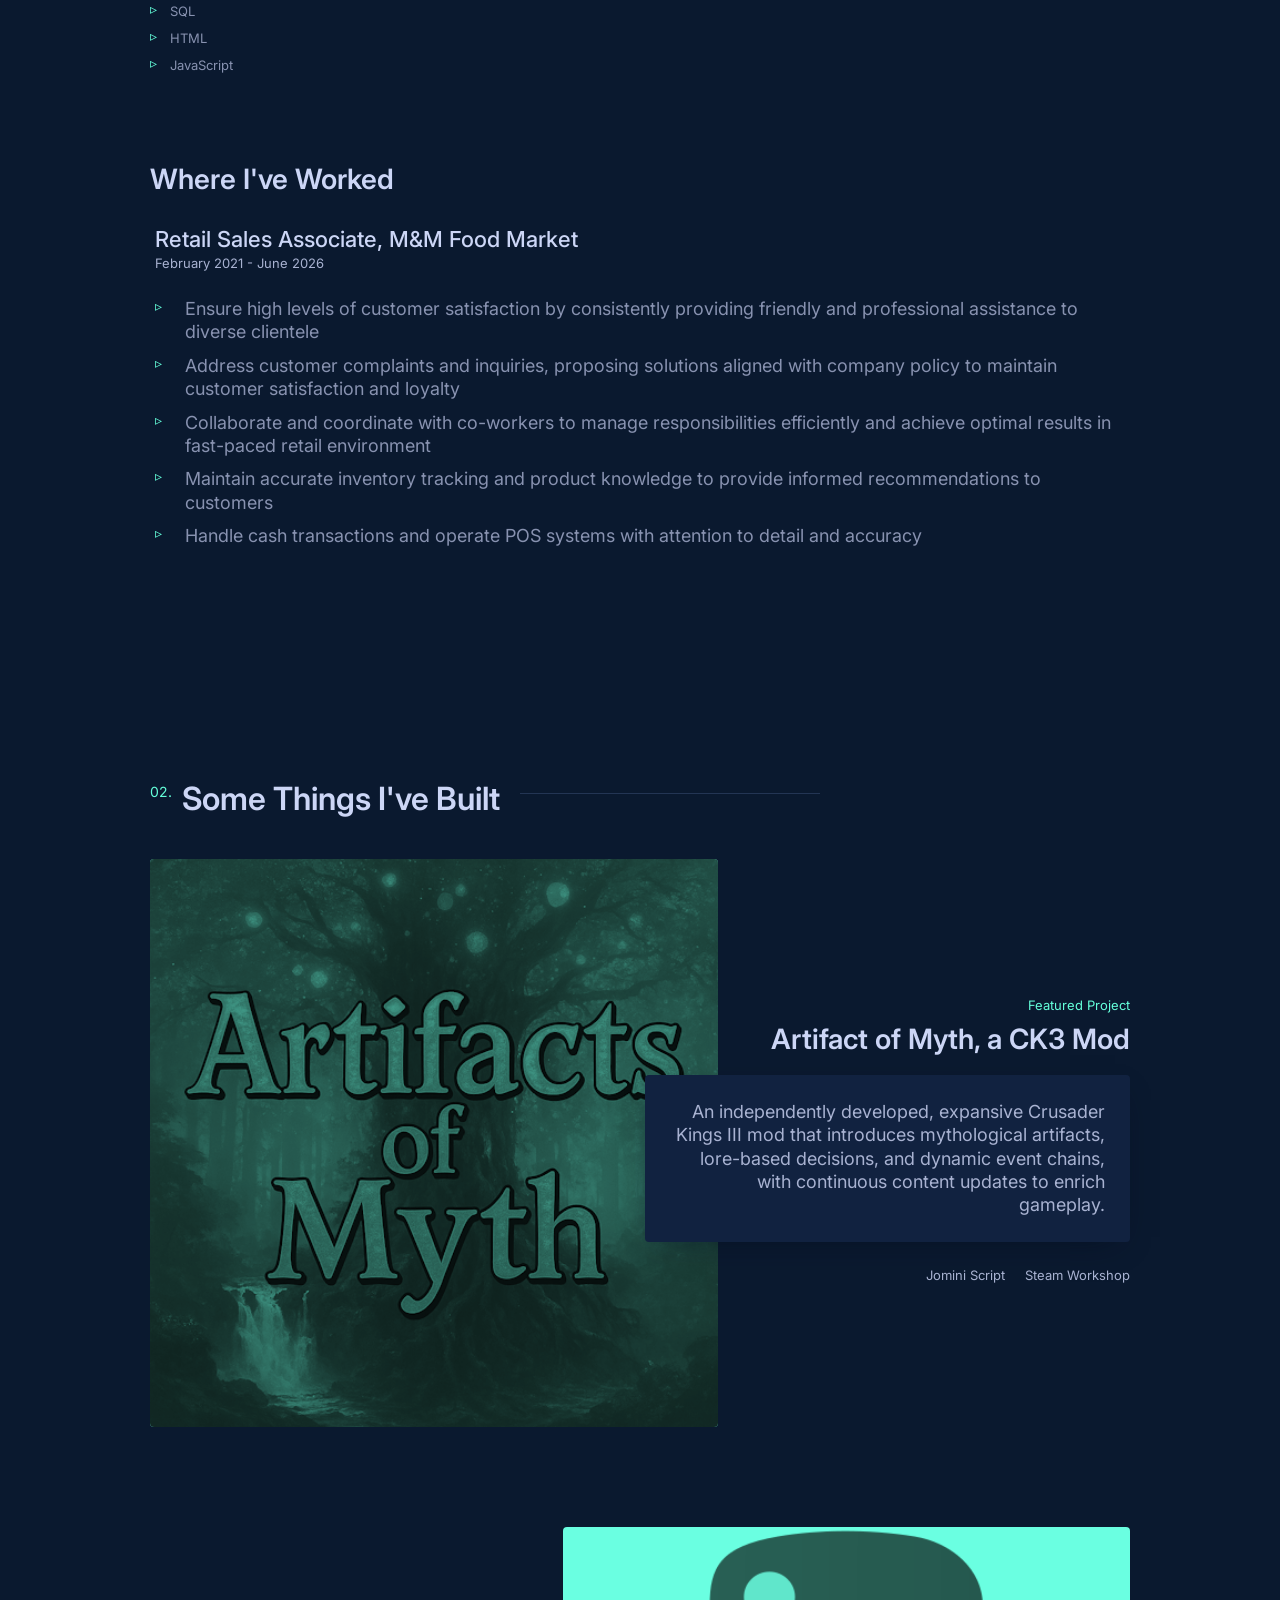
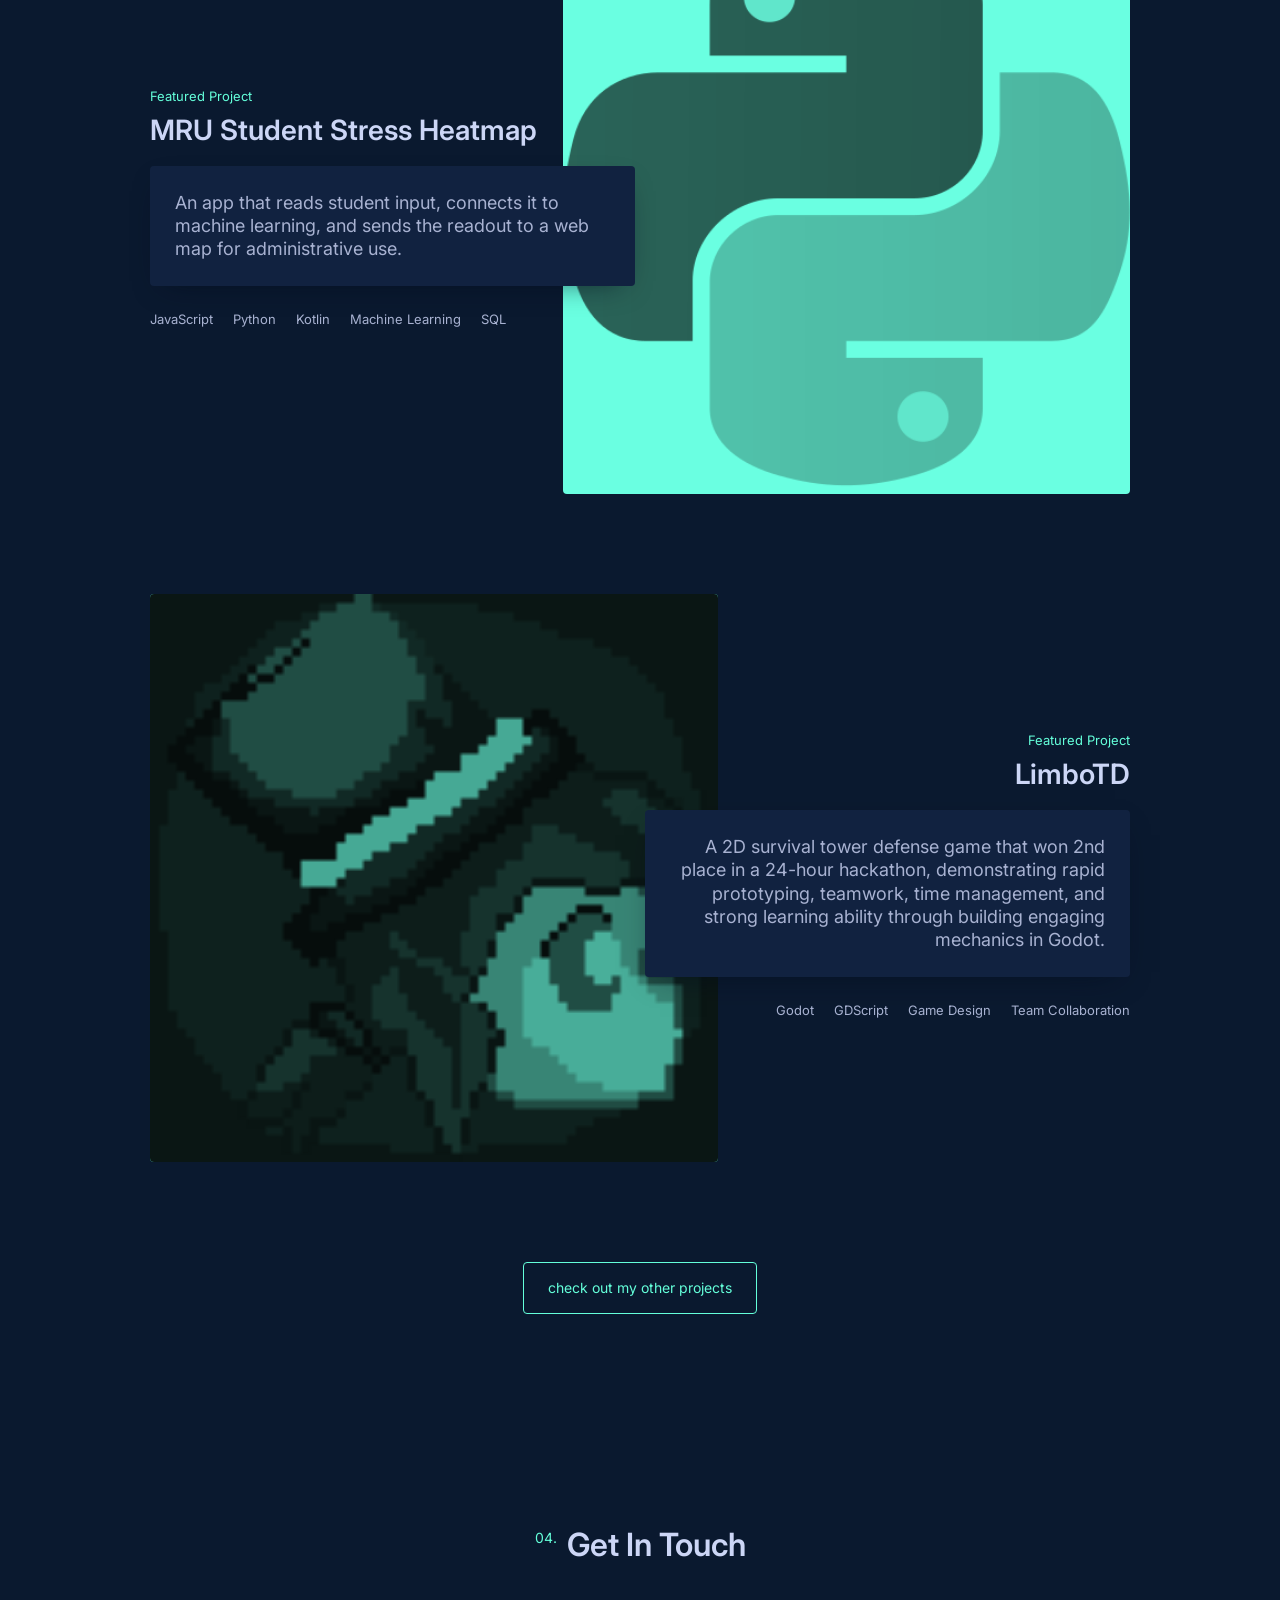
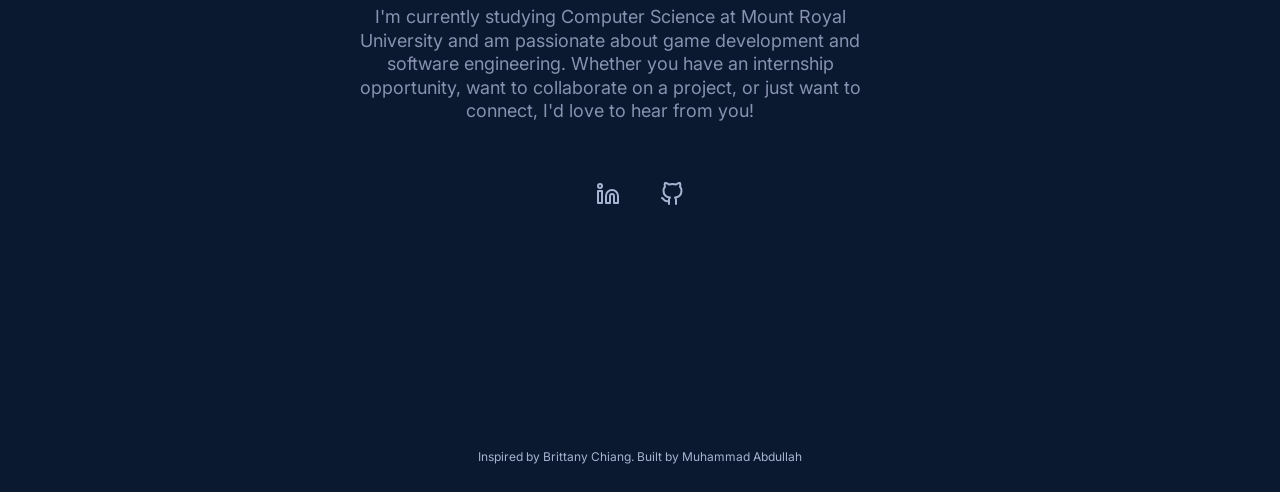
==== commit 1438c519: "moved projects to script.js, gets called into index and archive" ====
--- a/index.html
+++ b/index.html
@@ -129,73 +129,7 @@
           <h2 class="section-title">Some Things I've Built</h2>
         </div>
         
-        <div class="projects-grid">
-          <div class="project featured">
-            <div class="project-content">
-              <p class="project-overline">Featured Project</p>
-              <h3 class="project-title">Artifacts of Myth, CK3 Mod</h3>
-              <div class="project-description">
-                <p>
-                  An independently developed, expansive Crusader Kings III mod that introduces mythological artifacts, lore-based decisions, and dynamic event chains, with continuous content updates to enrich gameplay.
-                </p>
-              </div>
-              <ul class="project-tech-list">
-                <li>Jomini Script</li>
-                <li>Git & GitHub</li>
-              </ul>
-            </div>
-            <div class="project-image">
-              <a href="https://steamcommunity.com/sharedfiles/filedetails/?id=3481270592" target="_blank">
-                <img src="/assets/artifact_of_myth.jpg" alt="Artifacts of Myth, CK3 Mod" width="512" height="512" />
-              </a>
-            </div>
-          </div>
-
-          <div class="project featured">
-            <div class="project-content">
-              <p class="project-overline">Featured Project</p>
-              <h3 class="project-title">Caesar Cipher</h3>
-              <div class="project-description">
-                <p>
-                  A robust Caesar Cipher implementation in Python that demonstrates strong problem-solving, modular programming, reusable code design, and comprehensive error handling for unexpected inputs.
-                </p>
-              </div>
-              <ul class="project-tech-list">
-                <li>Python</li>
-                <li>Cryptography</li>
-                <li>Algorithm Design</li>
-              </ul>
-            </div>
-            <div class="project-image">
-              <a href="#" target="_blank">
-                <img src="/assets/caesar_cipher.png" alt="Caesar Cipher" width="512" height="512" />
-              </a>
-            </div>
-          </div>
-
-          <div class="project featured">
-            <div class="project-content">
-              <p class="project-overline">Featured Project</p>
-              <h3 class="project-title">LimboTD</h3>
-              <div class="project-description">
-                <p>
-                  A 2D survival tower defense game that won 2nd place in a 24-hour hackathon, demonstrating rapid prototyping, teamwork, time management, and strong learning ability through building engaging mechanics in Godot.
-                </p>
-              </div>
-              <ul class="project-tech-list">
-                <li>Godot</li>
-                <li>GDScript</li>
-                <li>Game Design</li>
-                <li>Team Collaboration</li>
-              </ul>
-            </div>
-            <div class="project-image">
-              <a href="https://mrugddc.itch.io/limbo-ltd" target="_blank">
-                <img src="/assets/limbo_td.png" alt="LimboTD Game" width="128" height="128" />
-              </a>
-            </div>
-          </div>
-        </div>
+        <div class="projects-grid" id="featured-projects"></div>
 
         <div class="projects-archive-cta">
           <a href="archive.html" class="projects-archive-button">check out my other projects</a>
@@ -242,6 +176,6 @@
     </div>
   </footer>
 
-  <script src="script.js"></script>
+  <script src="/script.js?v=20260624-projects-fix" defer></script>
 </body>
 </html>
